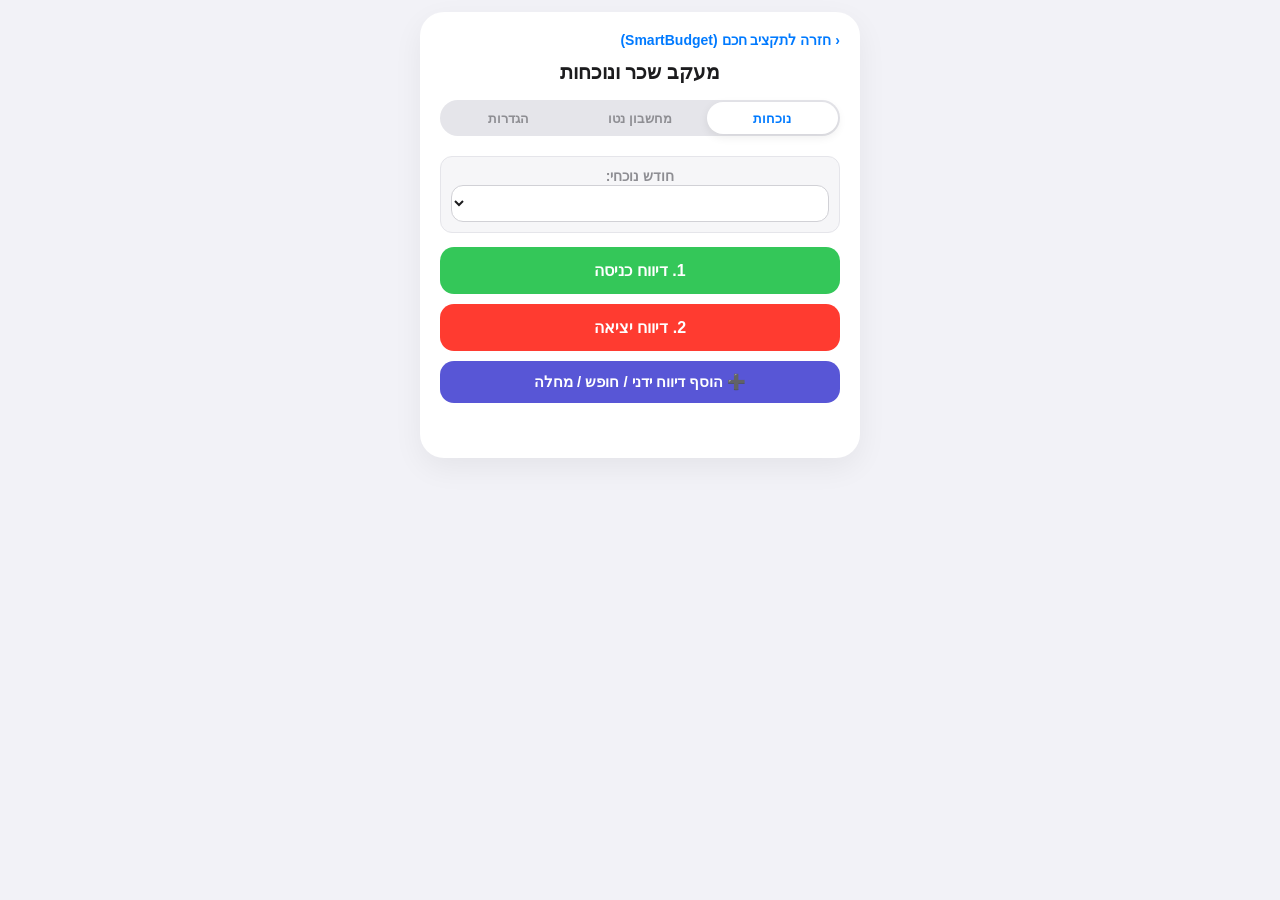
==== work.html @ 44f38001 "Add live work-hours salary sync and work app integration (work.html)" ====
<!DOCTYPE html>
<html lang="he" dir="rtl">
<head>
    <meta charset="UTF-8">
    <meta name="viewport" content="width=device-width, initial-scale=1.0, maximum-scale=1.0, user-scalable=no">
    <meta name="apple-mobile-web-app-capable" content="yes">
    <meta name="apple-mobile-web-app-status-bar-style" content="default">
    <meta name="apple-mobile-web-app-title" content="שעון נוכחות">
    <meta name="theme-color" content="#f2f2f7">
    
    <title>מעקב שכר ונוכחות</title>
    <style>
        :root {
            --ios-bg: #f2f2f7;
            --ios-card: #ffffff;
            --ios-blue: #007aff;
            --ios-green: #34c759;
            --ios-red: #ff3b30;
            --ios-orange: #ff9500;
            --ios-yellow-edit: #ffcc00;
            --ios-gray-text: #8e8e93;
            --ios-border: #e5e5ea;
        }

        body { 
            font-family: -apple-system, BlinkMacSystemFont, "SF Pro Display", "SF Pro Text", "Segoe UI", Roboto, Helvetica, Arial, sans-serif; 
            background-color: var(--ios-bg); 
            padding: 12px; 
            text-align: center; 
            color: #1c1c1e; 
            margin: 0; 
            -webkit-tap-highlight-color: transparent;
            -webkit-font-smoothing: antialiased;
        }

        .card { 
            background: var(--ios-card); 
            border-radius: 24px; 
            padding: 20px; 
            box-shadow: 0 10px 30px rgba(0,0,0,0.06); 
            max-width: 400px; 
            margin: 0 auto; 
        }

        h1 { font-size: 20px; font-weight: 700; color: #1c1c1e; margin-top: 0; margin-bottom: 16px;}
        
        .tabs { 
            display: flex; background: #e5e5ea; border-radius: 28px; padding: 2px;
            margin-bottom: 20px; position: relative; height: 36px; box-sizing: border-box;
        }

        .tab-slider {
            position: absolute; top: 2px; bottom: 2px; right: 2px; width: calc(33.333% - 2.66px);
            background: #ffffff; border-radius: 24px; box-shadow: 0 3px 10px rgba(0, 0, 0, 0.08);
            transition: transform 0.3s cubic-bezier(0.25, 1, 0.5, 1); z-index: 1;
        }

        .tabs.slide-0 .tab-slider { transform: translateX(0); }
        .tabs.slide-1 .tab-slider { transform: translateX(-100%); }
        .tabs.slide-2 .tab-slider { transform: translateX(-200%); }

        .tab-btn { 
            flex: 1; height: 100%; display: flex; align-items: center; justify-content: center;
            font-size: 13px; font-weight: 600; border: none; background: transparent; 
            color: var(--ios-gray-text); cursor: pointer; border-radius: 24px;
            transition: color 0.25s ease; z-index: 2; padding: 0;
        }
        .tab-btn.active { color: var(--ios-blue); font-weight: 700; }
        .tab-content { display: none; }
        .tab-content.active { display: block; }

        input, select { 
            padding: 12px; width: 100%; box-sizing: border-box; border-radius: 12px; 
            border: 1px solid #d1d1d6; font-size: 16px; margin-bottom: 12px; text-align: center; 
            background: #fafafa; color: #1c1c1e; outline: none; transition: border-color 0.2s;
        }
        input:focus, select:focus { border-color: var(--ios-blue); background: #fff; }

        button { 
            width: 100%; padding: 14px; border: none; border-radius: 14px; font-size: 16px; 
            font-weight: 600; margin-bottom: 10px; cursor: pointer; color: white; box-sizing: border-box;
            transition: opacity 0.2s, transform 0.1s;
        }
        button:active { transform: scale(0.98); opacity: 0.9; }
        
        .btn-in { background-color: var(--ios-green); }
        .btn-out { background-color: var(--ios-red); }
        .btn-cancel { background-color: var(--ios-orange); font-size: 14px; padding: 10px; margin-top: 2px; margin-bottom: 12px; display: none; }
        .btn-manual-toggle { background-color: #5856d6; font-size: 15px; padding: 12px; margin-bottom: 12px; }
        .btn-manual { background-color: var(--ios-blue); font-size: 16px; padding: 12px; margin-bottom: 0; }
        .btn-save { background-color: var(--ios-green); margin-top: 5px; margin-bottom: 15px;}
        .btn-pdf-short { background-color: #5856d6; margin-bottom: 8px; font-size: 14px; }
        .btn-pdf-detailed { background-color: var(--ios-blue); margin-bottom: 0; font-size: 14px; }
        .btn-cancel-edit { background-color: var(--ios-gray-text); font-size: 14px; padding: 8px; margin-top: 5px; display: none; }
        
        .timer-display { font-size: 28px; font-weight: 700; color: #1c1c1e; margin: 12px 0; display: none; font-variant-numeric: tabular-nums; }
        .timer-start-time { font-size: 13px; font-weight: normal; color: var(--ios-gray-text); margin-top: 4px; display: flex; align-items: center; justify-content: center; gap: 6px;}
        
        .month-selector-container { margin-bottom: 14px; background: #f6f6f8; padding: 10px; border-radius: 12px; border: 1px solid var(--ios-border);}
        .month-selector-container label { font-size: 14px; color: var(--ios-gray-text); }
        .month-selector-container select { margin-bottom: 0; background: #fff; font-weight: 600; padding: 8px;}
        
        .manual-entry { background: #f6f6f8; padding: 14px; border-radius: 14px; margin-bottom: 15px; border: 1px solid var(--ios-border); display: none; }
        .manual-entry h3 { margin-top: 0; font-size: 15px; color: #1c1c1e; margin-bottom: 12px;}
        .time-inputs { display: flex; justify-content: space-between; gap: 8px; }
        
        .log { margin-top: 15px; text-align: right; background: #ffffff; padding: 4px; border-radius: 14px; font-size: 14px; overflow: hidden;}
        
        .shift-container { position: relative; margin-bottom: 8px; background: #ffffff; border-radius: 12px; overflow: hidden; border: 1px solid var(--ios-border);}
        .shift-actions-bg { position: absolute; top: 0; left: 0; bottom: 0; right: 0; display: flex; justify-content: flex-start; z-index: 1; }
        .action-btn { width: 75px; display: flex; flex-direction: column; align-items: center; justify-content: center; color: white; font-size: 12px; font-weight: 600; border: none; cursor: pointer; gap: 4px; padding: 0; margin: 0; height: 100%; border-radius: 0;}
        .action-delete { background-color: var(--ios-red); } 
        .action-edit { background-color: var(--ios-yellow-edit); color: #000; }   
        
        .shift-card { position: relative; background: #fafafc; padding: 10px 14px; display: flex; justify-content: space-between; align-items: center; z-index: 2; transition: transform 0.2s cubic-bezier(0.25, 1, 0.5, 1); border-radius: 12px;}
        .shift-info { flex-grow: 1; line-height: 1.4; }
        .shift-header-row { display: flex; justify-content: space-between; align-items: center; margin-bottom: 2px;}
        .shift-header-right { display: flex; align-items: center; gap: 4px;}
        .shift-pay-tag { font-weight: 700; color: var(--ios-blue); font-size: 13px;}
        .shift-type-badge { display: inline-block; padding: 1px 6px; border-radius: 4px; font-size: 11px; font-weight: 700; }
        .badge-shift { background: #e5e5ea; color: #3a3a3c; }
        .badge-weekend { background: #5856d6; color: white; }
        .badge-vacation { background: var(--ios-green); color: white; }
        .badge-sick { background: var(--ios-orange); color: white; }
        
        .data-row { display: flex; justify-content: space-between; align-items: center; margin-bottom: 12px; background: #f6f6f8; padding: 10px 12px; border-radius: 10px; border: 1px solid var(--ios-border);}
        .data-row label { font-weight: 600; font-size: 13px; width: 60%; text-align: right; color: #3a3a3c;}
        .data-row input { width: 35%; margin-bottom: 0; padding: 8px; font-size: 14px;}
        .calc-summary-box { background: #fff; border: 1px solid var(--ios-border); padding: 14px; border-radius: 14px; text-align: right; margin-top:10px; box-shadow: 0 4px 12px rgba(0,0,0,0.03);}
        
        .custom-warning-icon { display: inline-flex; align-items: center; justify-content: center; margin-left: 6px; vertical-align: middle; }
    </style>
</head>
<body>

<div class="card">
    <div style="display:flex; justify-content:space-between; align-items:center; margin-bottom:12px;">
        <a href="index.html" style="color:var(--ios-blue); text-decoration:none; font-size:14px; font-weight:600; display:inline-flex; align-items:center; gap:4px;">
            <span>‹</span> חזרה לתקציב חכם (SmartBudget)
        </a>
    </div>
    <h1>מעקב שכר ונוכחות</h1>
    
    <div class="tabs slide-0" id="tabsContainer">
        <div class="tab-slider"></div>
        <button class="tab-btn active" onclick="switchTab(0, 'tab-attendance', this)">נוכחות</button>
        <button class="tab-btn" onclick="switchTab(1, 'tab-net', this)">מחשבון נטו</button>
        <button class="tab-btn" onclick="switchTab(2, 'tab-data', this)">הגדרות</button>
    </div>

    <!-- מסך נוכחות -->
    <div id="tab-attendance" class="tab-content active">
        <div class="month-selector-container">
            <label for="monthFilter"><strong>חודש נוכחי:</strong></label><br>
            <select id="monthFilter" onchange="renderLog()"></select>
        </div>

        <button class="btn-in" onclick="clockIn()">1. דיווח כניסה</button>
        <div id="shiftTimer" class="timer-display"></div>
        <button class="btn-out" onclick="clockOut()">2. דיווח יציאה</button>
        <button class="btn-cancel" id="cancelBtn" onclick="cancelActiveShift()">בטל דיווח כניסה פעיל</button>

        <button class="btn-manual-toggle" onclick="toggleManualBox()">➕ הוסף דיווח ידני / חופש / מחלה</button>
        <div class="manual-entry" id="manualEntryBox">
            <h3 id="formTitle">הוספת דיווח</h3>
            <select id="entryType" onchange="toggleTimeInputs()">
                <option value="shift">משמרת עבודה רגילה</option>
                <option value="vacation">יום חופשה (100% תשלום)</option>
                <option value="sick">יום מחלה (זיהוי אוטומטי)</option>
            </select>
            <input type="text" id="manualDate" placeholder="תאריך משמרת" onfocus="(this.type='date')" onblur="(this.value == '' ? this.type='text' : this.type='date')" />
            <div class="time-inputs" id="timeInputsContainer">
                <input type="text" id="manualStart" placeholder="שעת כניסה" onfocus="(this.type='time')" onblur="(this.value == '' ? this.type='text' : this.type='time')" />
                <input type="text" id="manualEnd" placeholder="שעת יציאה" onfocus="(this.type='time')" onblur="(this.value == '' ? this.type='text' : this.type='time')" />
            </div>
            <button class="btn-manual" id="btnManualSave" onclick="addManualShift()">הוסף להיסטוריה</button>
            <button class="btn-cancel-edit" id="btnCancelEdit" onclick="resetEditMode()">ביטול עריכה</button>
        </div>

        <div class="log" id="report"></div>
    </div>

    <!-- מסך מחשבון נטו -->
    <div id="tab-net" class="tab-content">
        <div class="month-selector-container">
            <label for="netMonthFilter"><strong>בחר חודש לחישוב נטו:</strong></label><br>
            <select id="netMonthFilter" onchange="onNetMonthChange()"></select>
        </div>
        
        <div class="data-row" style="background:#fff;">
            <label style="color:#007aff;">בונוס / תמריץ לחודש זה (₪):</label>
            <input type="number" id="netBonusInput" placeholder="0" oninput="renderNetCalculator()" style="background:#eef0f5;" />
        </div>

        <div class="calc-summary-box" id="netResultBox"></div>
    </div>

    <!-- מסך הגדרות ודוחות -->
    <div id="tab-data" class="tab-content">
        <h3 style="margin-top: 0; font-size: 16px; margin-bottom: 14px;">הגדרות ויתרות</h3>
        
        <div class="data-row">
            <label>שכר בסיס שעתי (₪):</label>
            <input type="number" id="settingWage" step="0.1" />
        </div>
        <div class="data-row">
            <label>דמי נסיעות קבועים (₪):</label>
            <input type="number" id="settingTravel" step="1" />
        </div>
        <div class="data-row">
            <label>יתרת ימי חופשה:</label>
            <input type="number" id="settingVacation" step="0.01" />
        </div>
        <div class="data-row">
            <label>יתרת ימי מחלה:</label>
            <input type="number" id="settingSick" step="0.01" />
        </div>
        <div class="data-row">
            <label>יתרת דמי הבראה (ימים):</label>
            <input type="number" id="settingHavraa" step="0.01" />
        </div>
        <div style="font-size:11px; color:var(--ios-gray-text); text-align:right; margin-bottom:12px;">* תאריך תחילת העסקה מוגדר ל-24/11/2024 (לצורך חישוב ותק הבראה). היתרות מתעדכנות אוטומטית בכל סוף חודש.</div>
        
        <button class="btn-save" onclick="saveSettings()">שמור נתונים</button>

        <h3 style="font-size: 15px; margin: 18px 0 10px 0; text-align: right; color: #3a3a3c;">הפקת דוחות:</h3>
        <div class="month-selector-container" style="padding:8px; margin-bottom:10px;">
            <label style="font-size: 13px;">בחר חודש לדוח:</label>
            <select id="reportMonthFilter" style="margin-top:4px; font-size:14px; padding:6px;"></select>
        </div>
        <button class="btn-pdf-short" onclick="generatePDF('short')">📄 הורד דוח מקוצר (למעסיק)</button>
        <button class="btn-pdf-detailed" onclick="generatePDF('detailed')">📊 הורד דוח מפורט</button>

        <h3 style="font-size: 15px; margin: 20px 0 10px 0; text-align: right; color: #3a3a3c;">גיבוי ושחזור נתונים:</h3>
        <button type="button" class="btn-manual" style="background:#007aff; margin-bottom:8px;" onclick="exportAllData()">📤 העתק גיבוי מלא ללוח (Export)</button>
        <button type="button" class="btn-manual" style="background:#5856d6; margin-bottom:12px;" onclick="importAllData()">📥 שחזר מגיבוי (Import)</button>
    </div>
</div>

<script>
    const REGULAR_HOURS = 8.0;
    const START_DATE = new Date('2024-11-24'); // תאריך תחילת העסקה
    const hebrewMonths = ["ינואר", "פברואר", "מרץ", "אפריל", "מאי", "יוני", "יולי", "אוגוסט", "ספטמבר", "אוקטובר", "נובמבר", "דצמבר"];
    let editingId = null;
    let openSwipeId = null;

    const warningSvg = `<svg class="custom-warning-icon" width="22" height="22" viewBox="0 0 24 24" fill="none" xmlns="http://www.w3.org/2000/svg" title="פחות מ-5 שעות"><path d="M12 2C10.5 2 9.5 3 9.5 4.5V12.5C9.5 14 10.5 15 12 15C13.5 15 14.5 14 14.5 12.5V4.5C14.5 3 13.5 2 12 2ZM12 17.5C10.6 17.5 9.5 18.6 9.5 20C9.5 21.4 10.6 22.5 12 22.5C13.4 22.5 14.5 21.4 14.5 20C14.5 18.6 13.4 17.5 12 17.5Z" fill="#d93025"/></svg>`;

    function initializeDefaults() {
        if (!localStorage.getItem('hourlyWage')) {
            localStorage.setItem('hourlyWage', '37.07');
            localStorage.setItem('travelExp', '1000');
            // יתרות מעודכנות לסוף אוגוסט 2026 לפי התלוש
            localStorage.setItem('vacationBalance', '23.57');
            localStorage.setItem('sickBalance', '12.44');
            localStorage.setItem('havraaBalance', '0.50');
        }
        injectSeptember2026Exact();
        processMonthlyAccrualsIfNeeded();
    }

    function injectSeptember2026Exact() {
        let shifts = JSON.parse(localStorage.getItem('shiftsHistory')) || [];
        if (shifts.some(s => s.monthKey === "2026-09")) return; 

        const septData = [
            { d: "01.09.2026", s: "08:11", e: "16:52", exactHours: 8.37 },
            { d: "02.09.2026", s: "10:07", e: "20:35", exactHours: 10.47 },
            { d: "03.09.2026", s: "08:29", e: "19:03", exactHours: 10.55 },
            { d: "04.09.2026", s: "08:00", e: "14:00", exactHours: 6.00 },
            { d: "06.09.2026", s: "08:20", e: "16:59", exactHours: 8.48 },
            { d: "07.09.2026", s: "08:09", e: "16:48", exactHours: 8.30 },
            { d: "08.09.2026", s: "08:09", e: "17:03", exactHours: 8.55 },
            { d: "09.09.2026", s: "08:30", e: "19:19", exactHours: 10.82 },
            { d: "10.09.2026", s: "08:00", e: "18:20", exactHours: 10.33 },
            { d: "11.09.2026", s: "08:04", e: "13:52", exactHours: 5.80 },
            { d: "14.09.2026", s: "08:11", e: "16:47", exactHours: 8.28 },
            { d: "15.09.2026", s: "08:15", e: "16:48", exactHours: 8.30 },
            { d: "16.09.2026", s: "08:14", e: "16:53", exactHours: 8.38 },
            { d: "17.09.2026", s: "10:25", e: "20:51", exactHours: 10.43 },
            { d: "20.09.2026", s: "08:06", e: "13:17", exactHours: 5.18 },
            { d: "22.09.2026", s: "08:16", e: "16:49", exactHours: 8.32 },
            { d: "23.09.2026", s: "08:13", e: "16:51", exactHours: 8.35 },
            { d: "24.09.2026", s: "09:29", e: "20:54", exactHours: 11.42 },
            { d: "25.09.2026", s: "08:09", e: "13:08", exactHours: 4.98 },
            { d: "27.09.2026", s: "08:22", e: "17:27", exactHours: 8.95 },
            { d: "29.09.2026", s: "08:18", e: "17:01", exactHours: 8.52 },
            { d: "30.09.2026", s: "08:11", e: "16:38", exactHours: 8.13 }
        ];

        let wage = parseFloat(localStorage.getItem('hourlyWage') || '37.07');
        let newShifts = septData.map((shift, i) => {
            let parts = shift.d.split('.');
            let start = new Date(`${parts[2]}-${parts[1]}-${parts[0]}T${shift.s}`);
            let end = new Date(`${parts[2]}-${parts[1]}-${parts[0]}T${shift.e}`);
            
            let payData = calculateShiftPay(start, end, shift.exactHours, wage);
            return {
                id: Date.now() + i,
                type: 'shift',
                date: shift.d,
                monthKey: "2026-09",
                start: shift.s,
                end: shift.e,
                hours: shift.exactHours.toFixed(2),
                pay: payData.totalPay.toFixed(2),
                isWeekend: payData.isWeekend
            };
        });

        localStorage.setItem('shiftsHistory', JSON.stringify([...shifts, ...newShifts]));
    }

    function processMonthlyAccrualsIfNeeded() {
        let shifts = JSON.parse(localStorage.getItem('shiftsHistory')) || [];
        let accruedMonths = JSON.parse(localStorage.getItem('accruedMonths')) || {};
        let now = new Date();
        // חודשים שהסתיימו בלבד
        let currentMonthKey = now.getFullYear() + "-" + String(now.getMonth() + 1).padStart(2, '0');

        let monthsMap = {};
        shifts.forEach(s => {
            if (s.monthKey && (!s.type || s.type === 'shift')) {
                if (!monthsMap[s.monthKey]) monthsMap[s.monthKey] = 0;
                monthsMap[s.monthKey] += parseFloat(s.hours);
            }
        });

        Object.keys(monthsMap).forEach(mKey => {
            // רק אם החודש עבר וטרם בוצעה לו צבירה
            if (mKey < currentMonthKey && !accruedMonths[mKey] && mKey >= "2026-09") {
                let hours = monthsMap[mKey];
                let fraction = Math.min(hours / 182, 1.0); // יחסיות משרה לפי 182 שעות
                
                // חופשה - לפי 14 ימים בשנה (1.17 לחודש)
                let newVac = fraction * (14 / 12); 
                // מחלה - 1.5 ימים לחודש לפי חוק
                let newSick = fraction * 1.50; 
                
                // הבראה - לפי ותק מתאריך תחילת העסקה
                let parts = mKey.split('-');
                let mDate = new Date(parts[0], parseInt(parts[1]), 1); 
                let diffYears = (mDate - START_DATE) / (1000 * 60 * 60 * 24 * 365.25);
                
                let havraaDaysPerYear = 5; // שנה ראשונה
                if (diffYears >= 1) havraaDaysPerYear = 6; // שנים 2-3
                if (diffYears >= 3) havraaDaysPerYear = 7; // שנים 4-10
                if (diffYears >= 10) havraaDaysPerYear = 8; // שנים 11-15
                
                let newHavraa = fraction * (havraaDaysPerYear / 12);

                let vacBal = parseFloat(localStorage.getItem('vacationBalance') || '0');
                let sickBal = parseFloat(localStorage.getItem('sickBalance') || '0');
                let havraaBal = parseFloat(localStorage.getItem('havraaBalance') || '0');

                localStorage.setItem('vacationBalance', (vacBal + newVac).toFixed(2));
                localStorage.setItem('sickBalance', (sickBal + newSick).toFixed(2));
                localStorage.setItem('havraaBalance', (havraaBal + newHavraa).toFixed(2));

                accruedMonths[mKey] = true;
                localStorage.setItem('accruedMonths', JSON.stringify(accruedMonths));
            }
        });
    }

    function switchTab(index, tabId, btnElement) {
        document.querySelectorAll('.tab-content').forEach(el => el.classList.remove('active'));
        document.querySelectorAll('.tab-btn').forEach(el => el.classList.remove('active'));
        
        document.getElementById(tabId).classList.add('active');
        btnElement.classList.add('active');
        document.getElementById('tabsContainer').className = 'tabs slide-' + index;

        if (tabId === 'tab-data') {
            loadSettings();
            populateReportMonthSelector();
        }
        if (tabId === 'tab-net') {
            populateNetMonthSelector();
            renderNetCalculator();
        }
    }

    function loadSettings() {
        document.getElementById('settingWage').value = localStorage.getItem('hourlyWage') || '37.07';
        document.getElementById('settingTravel').value = localStorage.getItem('travelExp') || '1000';
        document.getElementById('settingVacation').value = parseFloat(localStorage.getItem('vacationBalance') || '0').toFixed(2);
        document.getElementById('settingSick').value = parseFloat(localStorage.getItem('sickBalance') || '0').toFixed(2);
        document.getElementById('settingHavraa').value = parseFloat(localStorage.getItem('havraaBalance') || '0').toFixed(2);
    }

    function saveSettings() {
        let wage = document.getElementById('settingWage').value;
        if (!wage) { alert("חובה להזין שכר שעתי."); return; }
        localStorage.setItem('hourlyWage', wage);
        localStorage.setItem('travelExp', document.getElementById('settingTravel').value || '0');
        localStorage.setItem('vacationBalance', document.getElementById('settingVacation').value || '0');
        localStorage.setItem('sickBalance', document.getElementById('settingSick').value || '0');
        localStorage.setItem('havraaBalance', document.getElementById('settingHavraa').value || '0');
        alert("הנתונים נשמרו בהצלחה!");
    }

    function calculateShiftPay(startTime, endTime, totalHours, wage) {
        let day = startTime.getDay(); 
        let hour = startTime.getHours();
        let isWeekend = (day === 6) || (day === 5 && hour >= 14);

        let baseMult = isWeekend ? 1.5 : 1.0;
        let ot1Mult = isWeekend ? 1.75 : 1.25;
        let ot2Mult = isWeekend ? 2.0 : 1.5;

        let regHours = Math.min(totalHours, REGULAR_HOURS);
        let ot1Hours = Math.max(0, Math.min(totalHours - REGULAR_HOURS, 2));
        let ot2Hours = Math.max(0, totalHours - (REGULAR_HOURS + 2));

        let totalPay = (regHours * wage * baseMult) + (ot1Hours * wage * ot1Mult) + (ot2Hours * wage * ot2Mult);
        return { totalPay, regHours, ot1Hours, ot2Hours, isWeekend };
    }

    setInterval(updateTimer, 1000);
    function updateTimer() {
        let startIso = localStorage.getItem('shiftStart');
        let timerDiv = document.getElementById('shiftTimer');
        if (!startIso) { timerDiv.style.display = 'none'; return; }
        timerDiv.style.display = 'block';
        let startTime = new Date(startIso);
        let diffMs = Math.max(0, new Date() - startTime);
        let hrs = Math.floor(diffMs / 3600000);
        let mins = Math.floor((diffMs % 3600000) / 60000);
        let secs = Math.floor((diffMs % 60000) / 1000);
        
        timerDiv.innerHTML = `${String(hrs).padStart(2, '0')}:${String(mins).padStart(2, '0')}:${String(secs).padStart(2, '0')}
            <div class="timer-start-time">
                שעת כניסה: ${startTime.toLocaleTimeString('he-IL', {hour: '2-digit', minute:'2-digit'})}
                <span onclick="editActiveStartTime()" style="cursor:pointer; opacity:0.7; font-size: 15px;">✏️</span>
            </div>`;
    }

    function editActiveStartTime() {
        let startIso = localStorage.getItem('shiftStart');
        if (!startIso) return;
        let startDate = new Date(startIso);
        let newTime = prompt("הקלד את שעת הכניסה האמיתית (למשל 08:30):", startDate.toLocaleTimeString('he-IL', {hour: '2-digit', minute:'2-digit'}));
        if (newTime && /^([0-1]?[0-9]|2[0-3]):[0-5][0-9]$/.test(newTime)) {
            let parts = newTime.split(':');
            startDate.setHours(parseInt(parts[0]), parseInt(parts[1]), 0, 0);
            if (startDate > new Date()) return alert("שעת הכניסה לא יכולה להיות עתידית.");
            localStorage.setItem('shiftStart', startDate.toISOString());
            updateTimer();
        }
    }

    function updateActiveState() {
        document.getElementById('cancelBtn').style.display = localStorage.getItem('shiftStart') ? 'block' : 'none';
        updateTimer();
    }

    function clockIn() {
        let wage = localStorage.getItem('hourlyWage');
        if (!wage) { alert("אנא הזן שכר שעתי."); return; }
        if (localStorage.getItem('shiftStart')) { alert("כבר דיווחת כניסה!"); return; }
        localStorage.setItem('shiftStart', new Date().toISOString());
        updateActiveState();
    }

    function clockOut() {
        let startIso = localStorage.getItem('shiftStart');
        if (!startIso) return alert("לא נמצאה שעת כניסה.");
        let wage = parseFloat(localStorage.getItem('hourlyWage'));
        let startTime = new Date(startIso);
        let endTime = new Date();
        let totalHours = (endTime - startTime) / 3600000;
        
        if (totalHours > 24) {
            alert("עברו יותר מ-24 שעות!");
            localStorage.removeItem('shiftStart');
            return updateActiveState();
        }
        
        let payData = calculateShiftPay(startTime, endTime, totalHours, wage);
        saveShiftLog('shift', startTime, endTime, totalHours, payData.totalPay, 0, payData.isWeekend);
        localStorage.removeItem('shiftStart');
        updateActiveState();
    }

    function cancelActiveShift() {
        if(confirm("למחוק את דיווח הכניסה הפעיל?")) {
            localStorage.removeItem('shiftStart');
            updateActiveState();
        }
    }

    function toggleManualBox() {
        let box = document.getElementById('manualEntryBox');
        box.style.display = (box.style.display === 'block') ? 'none' : 'block';
        if(box.style.display === 'block') box.scrollIntoView({ behavior: 'smooth' });
    }

    function toggleTimeInputs() {
        let type = document.getElementById('entryType').value;
        document.getElementById('timeInputsContainer').style.display = (type === 'shift') ? 'flex' : 'none';
    }

    function editShift(id) {
        closeAllSwipes();
        let shifts = JSON.parse(localStorage.getItem('shiftsHistory')) || [];
        let shift = shifts.find(s => s.id === id);
        if (!shift) return;

        document.getElementById('entryType').value = shift.type || 'shift';
        toggleTimeInputs();
        
        let mDate = document.getElementById('manualDate');
        let mStart = document.getElementById('manualStart');
        let mEnd = document.getElementById('manualEnd');

        let dateParts = shift.date.split('.');
        if (dateParts.length === 3) {
            mDate.type = 'date';
            mDate.value = `${dateParts[2]}-${dateParts[1]}-${dateParts[0]}`;
        }
        
        if (!shift.type || shift.type === 'shift') {
            mStart.type = 'time'; mStart.value = shift.start;
            mEnd.type = 'time'; mEnd.value = shift.end;
        }

        editingId = id;
        document.getElementById('manualEntryBox').style.display = 'block';
        document.getElementById('formTitle').innerText = "עריכת דיווח קיים";
        let btn = document.getElementById('btnManualSave');
        btn.innerText = "שמור שינויים";
        btn.style.backgroundColor = "#ff9500";
        document.getElementById('btnCancelEdit').style.display = 'block';
        document.getElementById('manualEntryBox').scrollIntoView({ behavior: 'smooth' });
    }

    function resetEditMode() {
        editingId = null;
        document.getElementById('manualEntryBox').style.display = 'none';
        document.getElementById('formTitle').innerText = "הוספת דיווח";
        let btn = document.getElementById('btnManualSave');
        btn.innerText = "הוסף להיסטוריה";
        btn.style.backgroundColor = "#007aff";
        document.getElementById('btnCancelEdit').style.display = 'none';
        
        document.getElementById('manualDate').value = "";
        document.getElementById('manualStart').value = "";
        document.getElementById('manualEnd').value = "";
    }

    function addManualShift() {
        let type = document.getElementById('entryType').value;
        let mDate = document.getElementById('manualDate').value;
        let wage = parseFloat(localStorage.getItem('hourlyWage'));
        if (!wage || !mDate) return alert("חסרים פרטים.");

        let startTime, endTime, totalHours, totalPay, sickDayNum = 0, isWeekend = false;

        if (type === 'shift') {
            let mStart = document.getElementById('manualStart').value;
            let mEnd = document.getElementById('manualEnd').value;
            if (!mStart || !mEnd) return alert("חסרות שעות.");
            startTime = new Date(`${mDate}T${mStart}`);
            endTime = new Date(`${mDate}T${mEnd}`);
            if (endTime < startTime) endTime.setDate(endTime.getDate() + 1);
            totalHours = (endTime - startTime) / 3600000;
            let payData = calculateShiftPay(startTime, endTime, totalHours, wage);
            totalPay = payData.totalPay;
            isWeekend = payData.isWeekend;
        } else {
            startTime = new Date(`${mDate}T08:00`);
            endTime = new Date(`${mDate}T16:36`);
            totalHours = REGULAR_HOURS;
            if (type === 'vacation') {
                totalPay = totalHours * wage;
                let bal = parseFloat(localStorage.getItem('vacationBalance') || '0');
                localStorage.setItem('vacationBalance', (bal - 1).toFixed(2));
            } else if (type === 'sick') {
                sickDayNum = 1; 
                totalPay = totalHours * wage; 
                let bal = parseFloat(localStorage.getItem('sickBalance') || '0');
                localStorage.setItem('sickBalance', (bal - 1).toFixed(2));
            }
        }

        if (editingId) {
            let shifts = JSON.parse(localStorage.getItem('shiftsHistory')) || [];
            let oldS = shifts.find(s => s.id === editingId);
            // החזרת ימי חופש/מחלה אם שונה
            if(oldS && oldS.type === 'vacation') {
                 let bal = parseFloat(localStorage.getItem('vacationBalance') || '0');
                 localStorage.setItem('vacationBalance', (bal + 1).toFixed(2));
            }
            if(oldS && oldS.type === 'sick') {
                 let bal = parseFloat(localStorage.getItem('sickBalance') || '0');
                 localStorage.setItem('sickBalance', (bal + 1).toFixed(2));
            }
            shifts = shifts.filter(s => s.id !== editingId);
            localStorage.setItem('shiftsHistory', JSON.stringify(shifts));
        }

        saveShiftLog(type, startTime, endTime, totalHours, totalPay, sickDayNum, isWeekend);
        if (editingId) resetEditMode();
        document.getElementById('manualEntryBox').style.display = 'none';
    }

    function saveShiftLog(type, start, end, hours, pay, sickDayNum = 0, isWeekend = false) {
        let shifts = JSON.parse(localStorage.getItem('shiftsHistory')) || [];
        shifts.push({
            id: Date.now(), type, sickDayNum,
            date: start.toLocaleDateString('he-IL'),
            monthKey: start.getFullYear() + "-" + String(start.getMonth() + 1).padStart(2, '0'),
            start: start.toLocaleTimeString('he-IL', {hour: '2-digit', minute:'2-digit'}),
            end: end.toLocaleTimeString('he-IL', {hour: '2-digit', minute:'2-digit'}),
            hours: hours.toFixed(2),
            pay: pay.toFixed(2),
            isWeekend: isWeekend
        });
        
        shifts.sort((a, b) => new Date(a.date.split('.').reverse().join('-') + 'T' + a.start) - new Date(b.date.split('.').reverse().join('-') + 'T' + b.start));
        localStorage.setItem('shiftsHistory', JSON.stringify(shifts));
        populateMonthSelector(); 
        renderLog();
    }

    function deleteShift(id) {
        closeAllSwipes();
        if(confirm("למחוק דיווח זה? (אם זה חופש/מחלה, היום יוחזר ליתרה)")) {
            let shifts = JSON.parse(localStorage.getItem('shiftsHistory')) || [];
            let shiftToDelete = shifts.find(s => s.id === id);
            
            if(shiftToDelete && shiftToDelete.type === 'vacation') {
                 let bal = parseFloat(localStorage.getItem('vacationBalance') || '0');
                 localStorage.setItem('vacationBalance', (bal + 1).toFixed(2));
            }
            if(shiftToDelete && shiftToDelete.type === 'sick') {
                 let bal = parseFloat(localStorage.getItem('sickBalance') || '0');
                 localStorage.setItem('sickBalance', (bal + 1).toFixed(2));
            }

            localStorage.setItem('shiftsHistory', JSON.stringify(shifts.filter(s => s.id !== id)));
            populateMonthSelector(); renderLog();
        }
    }

    function getOptionsHTML(shifts, currentSelected) {
        let html = "";
        let monthsSet = new Set();
        shifts.forEach(s => { if(s.monthKey) monthsSet.add(s.monthKey); });
        let now = new Date();
        let currentMonthKey = now.getFullYear() + "-" + String(now.getMonth() + 1).padStart(2, '0');
        monthsSet.add(currentMonthKey);

        Array.from(monthsSet).sort().reverse().forEach(mKey => {
            let parts = mKey.split("-");
            let selectedStr = (mKey === currentSelected) ? "selected" : "";
            html += `<option value="${mKey}" ${selectedStr}>${hebrewMonths[parseInt(parts[1]) - 1]} ${parts[0]}</option>`;
        });
        return html;
    }

    function populateMonthSelector() {
        let shifts = JSON.parse(localStorage.getItem('shiftsHistory')) || [];
        let select = document.getElementById('monthFilter');
        let currentSelected = select.value || (new Date().getFullYear() + "-" + String(new Date().getMonth() + 1).padStart(2, '0'));
        select.innerHTML = getOptionsHTML(shifts, currentSelected);
    }

    function populateNetMonthSelector() {
        let shifts = JSON.parse(localStorage.getItem('shiftsHistory')) || [];
        let select = document.getElementById('netMonthFilter');
        let currentSelected = select.value || document.getElementById('monthFilter').value;
        select.innerHTML = getOptionsHTML(shifts, currentSelected);
        let savedBonus = localStorage.getItem('bonus_' + currentSelected) || '';
        document.getElementById('netBonusInput').value = savedBonus;
    }

    function onNetMonthChange() {
        let monthKey = document.getElementById('netMonthFilter').value;
        let savedBonus = localStorage.getItem('bonus_' + monthKey) || '';
        document.getElementById('netBonusInput').value = savedBonus;
        renderNetCalculator();
    }
    
    function populateReportMonthSelector() {
        let shifts = JSON.parse(localStorage.getItem('shiftsHistory')) || [];
        let select = document.getElementById('reportMonthFilter');
        let currentSelected = select.value || document.getElementById('monthFilter').value;
        select.innerHTML = getOptionsHTML(shifts, currentSelected);
    }

    const scriptPostUrl = 'https://script.google.com/macros/s/AKfycbz_oBoiUpQ9C_yFsBafkSKjodk1qmuh1sFxnsqFnQ3XHITsWlSOOlLHqgeKqLXlvAgQ/exec';
    let syncSalaryTimer = null;
    function syncSalaryToCloud(monthKey, net) {
        clearTimeout(syncSalaryTimer);
        syncSalaryTimer = setTimeout(async () => {
            try {
                const res = await fetch(scriptPostUrl);
                const cfg = await res.json();
                const cats = JSON.parse(cfg.categories || '{}');
                if (!cats.__liveSalaries) cats.__liveSalaries = {};
                cats.__liveSalaries[monthKey] = Math.round(net);
                const payload = {
                    action: 'save_config',
                    aliases: cfg.aliases,
                    categories: JSON.stringify(cats)
                };
                fetch(scriptPostUrl, {
                    method: 'POST',
                    mode: 'no-cors',
                    headers: { 'Content-Type': 'text/plain;charset=utf-8' },
                    body: JSON.stringify(payload)
                });
            } catch(e) {}
        }, 1200);
    }

    function exportAllData() {
        const data = {
            shiftsHistory: JSON.parse(localStorage.getItem('shiftsHistory') || '[]'),
            hourlyWage: localStorage.getItem('hourlyWage'),
            travelExp: localStorage.getItem('travelExp'),
            vacationBalance: localStorage.getItem('vacationBalance'),
            sickBalance: localStorage.getItem('sickBalance'),
            havraaBalance: localStorage.getItem('havraaBalance'),
            bonuses: {}
        };
        for (let i = 0; i < localStorage.length; i++) {
            let k = localStorage.key(i);
            if (k && k.startsWith('bonus_')) data.bonuses[k] = localStorage.getItem(k);
        }
        const json = JSON.stringify(data);
        if (navigator.clipboard && navigator.clipboard.writeText) {
            navigator.clipboard.writeText(json).then(() => {
                alert("כל הנתונים (משמרות, בונוסים והגדרות) הועתקו ללוח בהצלחה!");
            }).catch(() => {
                prompt("העתק את הטקסט הבא:", json);
            });
        } else {
            prompt("העתק את הטקסט הבא:", json);
        }
    }

    function importAllData() {
        const raw = prompt("הדבק כאן את נתוני הגיבוי (JSON):");
        if (!raw) return;
        try {
            const data = JSON.parse(raw);
            if (data.shiftsHistory) localStorage.setItem('shiftsHistory', JSON.stringify(data.shiftsHistory));
            if (data.hourlyWage) localStorage.setItem('hourlyWage', data.hourlyWage);
            if (data.travelExp) localStorage.setItem('travelExp', data.travelExp);
            if (data.vacationBalance) localStorage.setItem('vacationBalance', data.vacationBalance);
            if (data.sickBalance) localStorage.setItem('sickBalance', data.sickBalance);
            if (data.havraaBalance) localStorage.setItem('havraaBalance', data.havraaBalance);
            if (data.bonuses) {
                Object.keys(data.bonuses).forEach(k => localStorage.setItem(k, data.bonuses[k]));
            }
            alert("הנתונים שוחזרו בהצלחה!");
            location.reload();
        } catch(e) {
            alert("שגיאה בייבוא הנתונים: פורמט לא תקין");
        }
    }

    function renderLog() {
        let shifts = JSON.parse(localStorage.getItem('shiftsHistory')) || [];
        let reportDiv = document.getElementById('report');
        let selectedMonth = document.getElementById('monthFilter').value;
        
        reportDiv.innerHTML = "<h3 style='font-size: 15px; text-align: right; margin-bottom: 10px; color: #3a3a3c;'>פירוט החודש:</h3>";
        let totalPay = 0, totalHours = 0, shiftsFound = false;

        shifts.slice().reverse().forEach(shift => {
            if (shift.monthKey === selectedMonth) {
                shiftsFound = true;
                let isShort = (parseFloat(shift.hours) <= 5 && (!shift.type || shift.type === 'shift'));
                let iconHtml = isShort ? warningSvg : '';
                
                let badge = '<span class="shift-type-badge badge-shift">משמרת</span>';
                if (shift.isWeekend) badge = '<span class="shift-type-badge badge-weekend">שבת/חג</span>';
                if (shift.type === 'vacation') badge = '<span class="shift-type-badge badge-vacation">חופשה</span>';
                if (shift.type === 'sick') badge = `<span class="shift-type-badge badge-sick">מחלה</span>`;
                
                let timeString = (shift.type && shift.type !== 'shift') ? "יום מלא" : `${shift.start} - ${shift.end}`;
                
                reportDiv.innerHTML += `
                    <div class="shift-container" id="shift-container-${shift.id}">
                        <div class="shift-actions-bg">
                            <button class="action-btn action-delete" onclick="deleteShift(${shift.id})">
                                <svg width="20" height="20" viewBox="0 0 24 24" fill="none" stroke="currentColor" stroke-width="2"><polyline points="3 6 5 6 21 6"></polyline><path d="M19 6v14a2 2 0 0 1-2 2H7a2 2 0 0 1-2-2V6m3 0V4a2 2 0 0 1 2-2h4a2 2 0 0 1 2 2v2"></path></svg>
                                מחיקה
                            </button>
                            <button class="action-btn action-edit" onclick="editShift(${shift.id})">
                                <svg width="20" height="20" viewBox="0 0 24 24" fill="none" stroke="currentColor" stroke-width="2"><path d="M12 20h9M16.5 3.5a2.121 2.121 0 0 1 3 3L7 19l-4 1 1-4L16.5 3.5z"></path></svg>
                                עריכה
                            </button>
                        </div>
                        <div class="shift-card" ontouchstart="handleTouchStart(event, ${shift.id})" ontouchmove="handleTouchMove(event, ${shift.id})" ontouchend="handleTouchEnd(event, ${shift.id})">
                            <div class="shift-info">
                                <div class="shift-header-row">
                                    <div class="shift-header-right">
                                        ${iconHtml}${badge}
                                        <span style="font-size: 13px; color: #3a3a3c;"><strong>תאריך:</strong> ${shift.date}</span>
                                    </div>
                                    <span class="shift-pay-tag">₪${shift.pay}</span>
                                </div>
                                <div style="font-size: 13px; color: #636366; margin-top: 2px;"><strong>שעות:</strong> ${timeString} (${shift.hours} שעות)</div>
                            </div>
                        </div>
                    </div>
                `;
                totalPay += parseFloat(shift.pay);
                if (!shift.type || shift.type === 'shift') totalHours += parseFloat(shift.hours);
            }
        });

        if (!shiftsFound) reportDiv.innerHTML += "<p style='color: #8e8e93; font-size: 14px;'>אין דיווחים לחודש זה.</p>";

        reportDiv.innerHTML = `
            <div style="background: #f6f6f8; padding: 12px; border-radius: 12px; margin-bottom: 12px; border: 1px solid var(--ios-border);">
                <h2 style="color:var(--ios-blue); font-size: 18px; margin: 0 0 4px 0;">סה"כ שכר: ₪${totalPay.toFixed(2)}</h2>
                <h4 style="color:#636366; font-size: 13px; margin: 0; font-weight: normal;">שעות עבודה בפועל: ${totalHours.toFixed(2)}</h4>
            </div>
            ` + reportDiv.innerHTML;
    }

    function renderNetCalculator() {
        let monthKey = document.getElementById('netMonthFilter').value;
        let shifts = JSON.parse(localStorage.getItem('shiftsHistory')) || [];
        let travel = parseFloat(localStorage.getItem('travelExp') || '1000');
        let bonusVal = document.getElementById('netBonusInput').value;
        let bonus = parseFloat(bonusVal || '0');
        let wage = parseFloat(localStorage.getItem('hourlyWage') || '37.07');
        
        if (monthKey) {
            if (bonusVal) localStorage.setItem('bonus_' + monthKey, bonusVal);
            else localStorage.removeItem('bonus_' + monthKey);
        }

        let monthShifts = shifts.filter(s => s.monthKey === monthKey);
        
        let pensionableBasePay = 0; 
        let totalGrossPay = 0;
        let uniqueWorkDays = new Set();

        monthShifts.forEach(s => {
            let shiftPay = parseFloat(s.pay || 0);
            totalGrossPay += shiftPay;
            
            if (s.type === 'shift' || !s.type) {
                uniqueWorkDays.add(s.date); // ספירת ימי עבודה ייחודיים לסיבוס
                let hrs = parseFloat(s.hours);
                let regHrs = Math.min(hrs, REGULAR_HOURS);
                pensionableBasePay += (regHrs * wage);
            } else if (s.type === 'vacation' || s.type === 'sick') {
                pensionableBasePay += shiftPay;
            }
        });
        
        let daysCount = uniqueWorkDays.size;
        let cibusZkifa = daysCount * 40; // 40 ש"ח לכל יום
        let cibusNikuy = daysCount * 12; // 12 ש"ח לכל יום יורד מהנטו
        let fixedZkifot = 20.00 + 42.31; // רט"ן ובריאות
        let totalZkifot = cibusZkifa + fixedZkifot;

        let physicalGross = totalGrossPay + travel + bonus; 
        let taxGross = physicalGross + totalZkifot; // הברוטו שממנו מחשבים את המס
        
        // תיקון פנסיה: משכר הבסיס והבונוס יחד
        let pension = (pensionableBasePay + bonus) * 0.07; 
        
        // ביטוח לאומי ומס בריאות מחושבים על הברוטו למס
        let bleumi = (taxGross <= 7522) ? (taxGross * 0.035) : (7522 * 0.035) + ((taxGross - 7522) * 0.12);
        
        // מס הכנסה מחושב על הברוטו למס
        let tax = 0;
        if (taxGross > 0) tax += Math.min(taxGross, 7010) * 0.10;
        if (taxGross > 7010) tax += Math.min(taxGross - 7010, 10060 - 7010) * 0.14;
        if (taxGross > 10060) tax += Math.min(taxGross - 10060, 16150 - 10060) * 0.20;
        if (taxGross > 16150) tax += Math.min(taxGross - 16150, 22440 - 16150) * 0.31;
        
        // קיזוזים ממס הכנסה
        let creditPointsVal = 2.25 * 242; // 544.5
        let residentDiscount = Math.min(taxGross, 12220) * 0.07; 
        let pensionCredit = pension * 0.35; 
        
        tax = tax - creditPointsVal - residentDiscount - pensionCredit;
        if (tax < 0) tax = 0;
        
        // הנטו הסופי: ברוטו פיזי (בלי הזקיפות) פחות ניכויי החובה ופחות הניכוי הפיזי של סיבוס
        let net = physicalGross - pension - bleumi - tax - cibusNikuy;
        
        if (monthKey) {
            localStorage.setItem('salary_net_' + monthKey, net.toFixed(2));
            syncSalaryToCloud(monthKey, net);
        }
        
        let box = document.getElementById('netResultBox');
        if (monthShifts.length === 0 && bonus === 0) {
            box.innerHTML = `<p style="text-align:center; color:var(--ios-gray-text);">בחר חודש עם דיווחים.</p>`;
            return;
        }
        
        box.innerHTML = `
            <div style="display:flex; justify-content:space-between; margin-bottom:8px;">
                <span>שכר משעות עבודה:</span> <strong>₪${totalGrossPay.toFixed(2)}</strong>
            </div>
            <div style="display:flex; justify-content:space-between; margin-bottom:8px;">
                <span>נסיעות קבוע:</span> <strong>₪${travel.toFixed(2)}</strong>
            </div>
            <div style="display:flex; justify-content:space-between; margin-bottom:8px;">
                <span>בונוס / תמריץ:</span> <strong>₪${bonus.toFixed(2)}</strong>
            </div>
            <div style="display:flex; justify-content:space-between; margin-bottom:4px; font-size:13px; color:#5856d6;">
                <span>זקיפות שכר (סיבוס ${daysCount} ימ', רט"ן, בריאות):</span> <span>+₪${totalZkifot.toFixed(2)}</span>
            </div>
            <hr style="border:0; border-top:1px solid var(--ios-border); margin:12px 0;">
            <div style="display:flex; justify-content:space-between; margin-bottom:8px; font-weight:bold; color:var(--ios-blue);">
                <span>ברוטו מחושב למס:</span> <span>₪${taxGross.toFixed(2)}</span>
            </div>
            <div style="display:flex; justify-content:space-between; margin-bottom:4px; font-size:13px; color:var(--ios-gray-text);">
                <span>ניכוי פנסיה (7% מבסיס + בונוס):</span> <span style="color:var(--ios-red);">-₪${pension.toFixed(2)}</span>
            </div>
            <div style="display:flex; justify-content:space-between; margin-bottom:4px; font-size:13px; color:var(--ios-gray-text);">
                <span>ב.לאומי ובריאות:</span> <span style="color:var(--ios-red);">-₪${bleumi.toFixed(2)}</span>
            </div>
            <div style="display:flex; justify-content:space-between; margin-bottom:4px; font-size:13px; color:var(--ios-gray-text);">
                <span>מס הכנסה (משוער):</span> <span style="color:var(--ios-red);">-₪${tax.toFixed(2)}</span>
            </div>
            <div style="display:flex; justify-content:space-between; margin-bottom:12px; font-size:13px; color:var(--ios-gray-text);">
                <span>ניכוי סיבוס (${daysCount} ימים X 12₪):</span> <span style="color:var(--ios-red);">-₪${cibusNikuy.toFixed(2)}</span>
            </div>
            <div style="background:var(--ios-green); color:white; padding:15px; border-radius:12px; text-align:center;">
                <h2 style="margin:0; font-size:24px;">נטו לתשלום: ₪${net.toFixed(2)}</h2>
            </div>
    }

    function generatePDF(type) {
        let selectedMonthKey = document.getElementById('reportMonthFilter').value;
        let parts = selectedMonthKey.split("-");
        let monthName = hebrewMonths[parseInt(parts[1]) - 1];
        let year = parts[0];

        let shifts = JSON.parse(localStorage.getItem('shiftsHistory')) || [];
        let monthShifts = shifts.filter(s => s.monthKey === selectedMonthKey);

        if (monthShifts.length === 0) return alert("אין דיווחים לחודש הנבחר.");

        let totalPay = 0, totalHours = 0, totalDays = 0, totalOt125 = 0, totalOt150 = 0, weekendHours = 0;

        monthShifts.forEach(s => {
            totalPay += parseFloat(s.pay);
            if (!s.type || s.type === 'shift') {
                totalHours += parseFloat(s.hours);
                totalDays++;
                let hrs = parseFloat(s.hours);
                if (s.isWeekend) {
                    weekendHours += hrs;
                } else {
                    totalOt125 += Math.max(0, Math.min(hrs - REGULAR_HOURS, 2));
                    totalOt150 += Math.max(0, hrs - (REGULAR_HOURS + 2));
                }
            } else { totalDays++; }
        });

        let printWindow = window.open('', '_blank');
        let htmlContent = `
            <!DOCTYPE html>
            <html lang="he" dir="rtl">
            <head>
                <meta charset="UTF-8">
                <title>דוח נוכחות - ${monthName} ${year}</title>
                <style>
                    body { font-family: Arial, sans-serif; padding: 20px; direction: rtl; text-align: right; }
                    h2, h3 { color: #007aff; }
                    table { width: 100%; border-collapse: collapse; margin-top: 15px; font-size: 13px; }
                    th, td { border: 1px solid #ccc; padding: 8px; text-align: center; }
                    th { background-color: #f2f2f7; }
                    .summary-box { background: #f9f9fb; border: 1px solid #e5e5ea; padding: 12px; border-radius: 8px; }
                </style>
            </head>
            <body>
                <h2>דוח נוכחות - ${type === 'short' ? 'מקוצר' : 'מפורט'} | ${monthName} ${year}</h2>
                <div class="summary-box">
                    <p>ימי עבודה: ${totalDays} | סה"כ שעות בפועל: ${totalHours.toFixed(2)}</p>
                    ${type === 'detailed' ? `<p>שעות 125%: ${totalOt125.toFixed(2)} | שעות 150%: ${totalOt150.toFixed(2)} \vert{} שעות שבת/חג: ${weekendHours.toFixed(2)}</p>` : ''}
                    <h3 style="color: #34c759;">שכר משוער (לפני נסיעות ובונוס): ₪${totalPay.toFixed(2)}</h3>
                </div>
        `;

        if (type === 'detailed') {
            htmlContent += `
                <table><thead><tr><th>תאריך</th><th>סוג</th><th>שעות</th><th>סה"כ</th><th>רגילות</th><th>125%</th><th>150%</th><th>שכר יומי</th></tr></thead><tbody>
            `;
            monthShifts.forEach(s => {
                let isShift = (!s.type || s.type === 'shift');
                let typeLbl = s.isWeekend ? "שבת/חג" : (isShift ? "משמרת" : (s.type==='vacation'?"חופשה":"מחלה"));
                let time = isShift ? `${s.start} - ${s.end}` : "יום מלא";
                let hrs = isShift ? parseFloat(s.hours) : REGULAR_HOURS;
                let reg = Math.min(hrs, REGULAR_HOURS).toFixed(2);
                let ot125 = isShift && !s.isWeekend ? Math.max(0, Math.min(hrs - REGULAR_HOURS, 2)).toFixed(2) : "0.00";
                let ot150 = isShift && !s.isWeekend ? Math.max(0, hrs - (REGULAR_HOURS + 2)).toFixed(2) : "0.00";
                
                if(s.isWeekend) { reg="0.00"; ot125="0.00"; ot150=hrs.toFixed(2); }

                htmlContent += `<tr><td>${s.date}</td><td>${typeLbl}</td><td>${time}</td><td>${s.hours}</td><td>${reg}</td><td>${ot125}</td><td>${ot150}</td><td>₪${s.pay}</td></tr>`;
            });
            htmlContent += `</tbody></table>`;
        }

        htmlContent += `<script>window.onload=function(){window.print();}<\/script></body></html>`;
        printWindow.document.write(htmlContent);
        printWindow.document.close();
    }

    // ג'סטות Swipe
    let touchStartX = 0; let touchCurrentX = 0;
    function handleTouchStart(e, id) { touchStartX = e.touches[0].clientX; touchCurrentX = touchStartX; }
    function handleTouchMove(e, id) {
        touchCurrentX = e.touches[0].clientX;
        let diff = touchCurrentX - touchStartX;
        let card = document.querySelector(`#shift-container-${id} .shift-card`);
        if (openSwipeId !== id && diff < 0 && diff > -160) card.style.transform = `translateX(${diff}px)`;
    }
    function handleTouchEnd(e, id) {
        let card = document.querySelector(`#shift-container-${id} .shift-card`);
        let diff = touchCurrentX - touchStartX;
        if (openSwipeId !== id && diff < -60) { closeAllSwipes(); card.style.transform = `translateX(-150px)`; openSwipeId = id; } 
        else { card.style.transform = `translateX(0px)`; if(openSwipeId === id) openSwipeId = null; }
    }
    function closeAllSwipes() { document.querySelectorAll('.shift-card').forEach(c => c.style.transform = `translateX(0px)`); openSwipeId = null; }

    window.onload = function() {
        initializeDefaults();
        updateActiveState();
        populateMonthSelector();
        renderLog();
    }
</script>

</body>
</html>
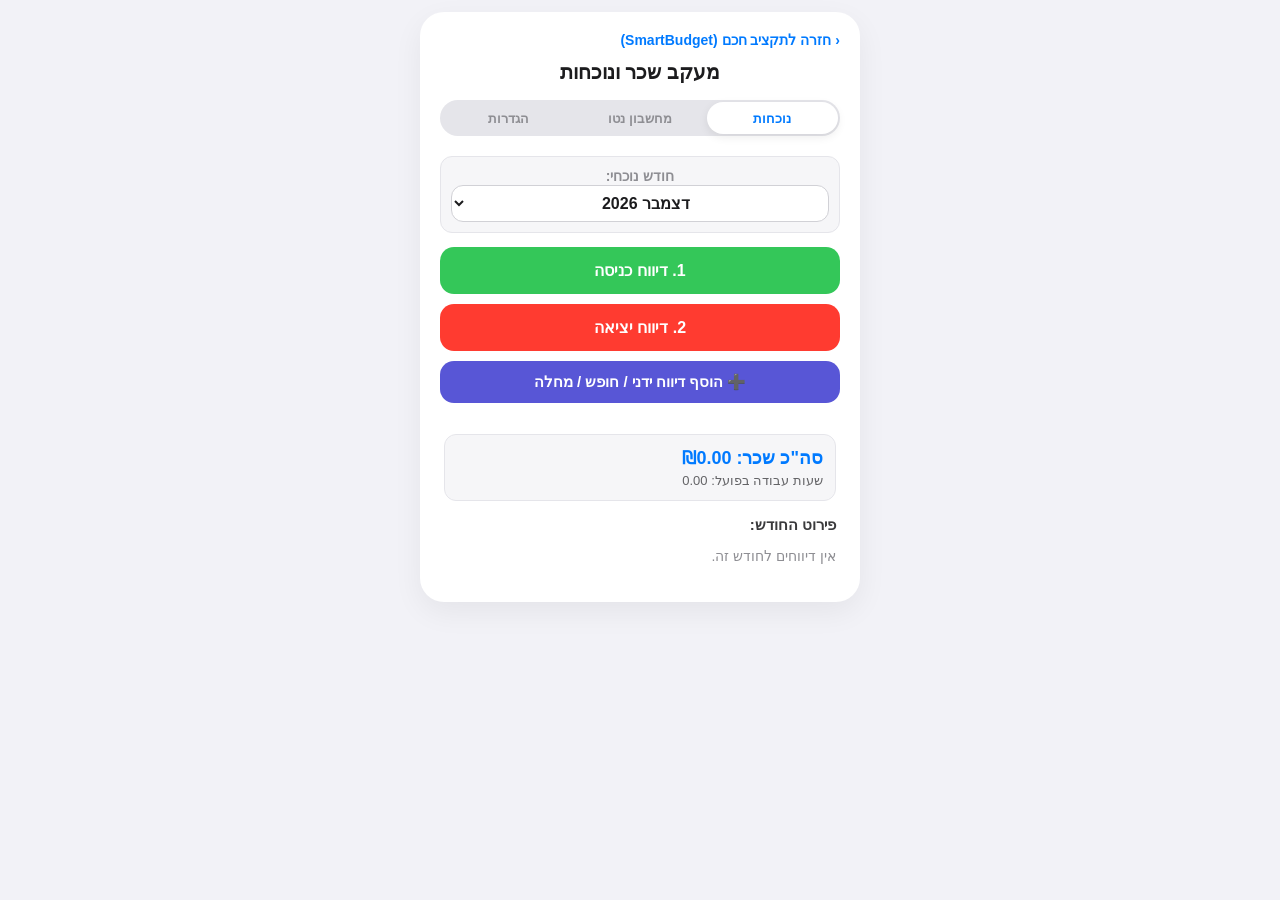
==== commit eec47227: "Fix syntax error closing backtick in work.html (work.html)" ====
--- a/work.html
+++ b/work.html
@@ -934,6 +934,7 @@
             <div style="background:var(--ios-green); color:white; padding:15px; border-radius:12px; text-align:center;">
                 <h2 style="margin:0; font-size:24px;">נטו לתשלום: ₪${net.toFixed(2)}</h2>
             </div>
+        `;
     }
 
     function generatePDF(type) {
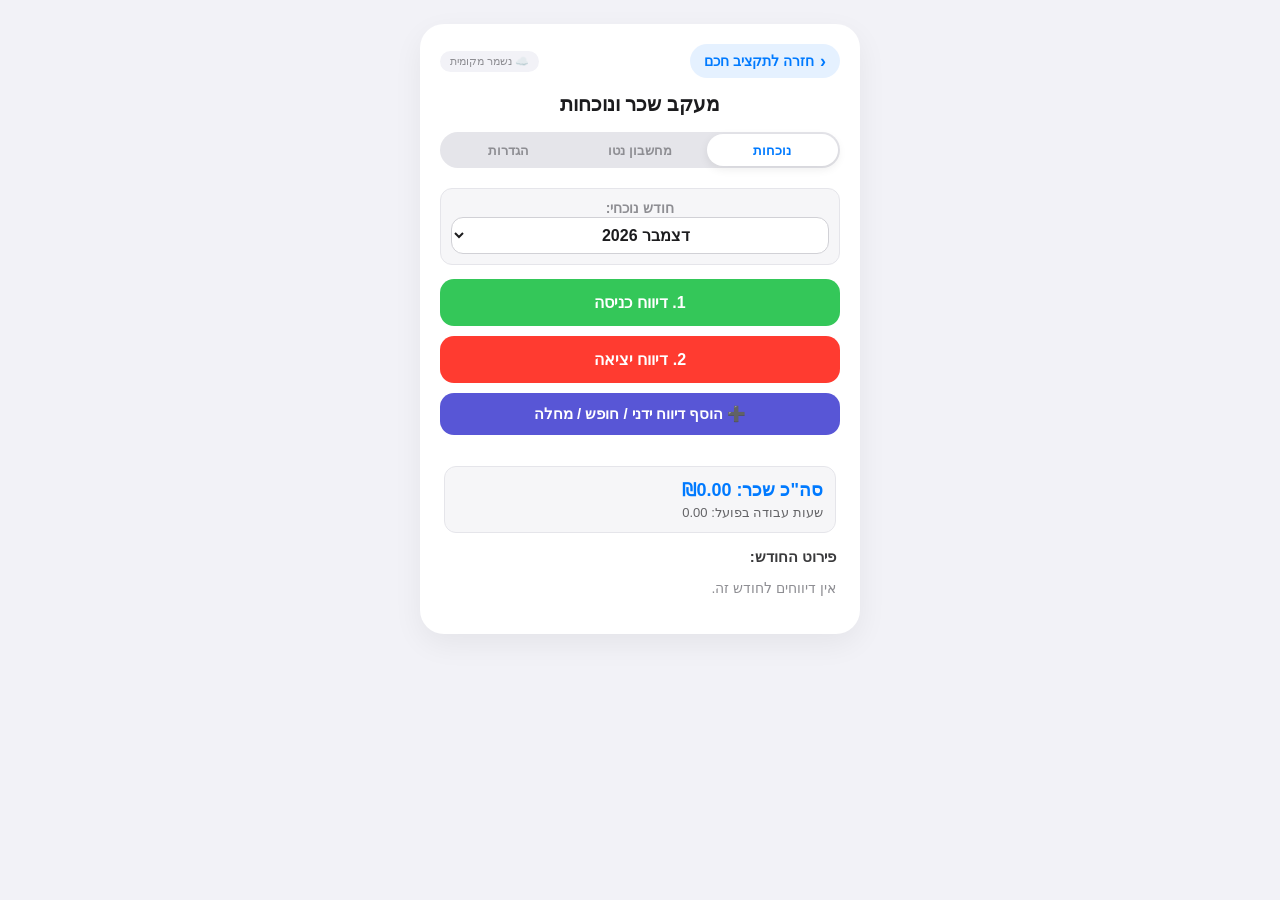
==== commit f0a81ca0: "Fix utility recurring labels, Hot Mobile encoding, Dynamic Island insets, and shift cloud sync (work" ====
--- a/work.html
+++ b/work.html
@@ -2,11 +2,17 @@
 <html lang="he" dir="rtl">
 <head>
     <meta charset="UTF-8">
-    <meta name="viewport" content="width=device-width, initial-scale=1.0, maximum-scale=1.0, user-scalable=no">
+    <meta name="viewport" content="width=device-width, initial-scale=1.0, maximum-scale=1.0, user-scalable=no, viewport-fit=cover">
     <meta name="apple-mobile-web-app-capable" content="yes">
     <meta name="apple-mobile-web-app-status-bar-style" content="default">
     <meta name="apple-mobile-web-app-title" content="שעון נוכחות">
     <meta name="theme-color" content="#f2f2f7">
+    <link rel="manifest" href="manifest.json">
+    <link rel="apple-touch-icon" href="apple-touch-icon.png">
+    <link rel="apple-touch-icon" sizes="180x180" href="apple-touch-icon-180.png">
+    <link rel="icon" type="image/png" sizes="192x192" href="icon-192.png">
+    <link rel="icon" type="image/png" sizes="512x512" href="icon-512.png">
+    <link rel="icon" type="image/png" sizes="64x64" href="favicon.png">
     
     <title>מעקב שכר ונוכחות</title>
     <style>
@@ -25,7 +31,8 @@
         body { 
             font-family: -apple-system, BlinkMacSystemFont, "SF Pro Display", "SF Pro Text", "Segoe UI", Roboto, Helvetica, Arial, sans-serif; 
             background-color: var(--ios-bg); 
-            padding: 12px; 
+            padding: max(16px, env(safe-area-inset-top)) 12px max(24px, env(safe-area-inset-bottom)) 12px; 
+            padding-top: max(24px, calc(env(safe-area-inset-top) + 12px));
             text-align: center; 
             color: #1c1c1e; 
             margin: 0; 
@@ -129,15 +136,47 @@
         .calc-summary-box { background: #fff; border: 1px solid var(--ios-border); padding: 14px; border-radius: 14px; text-align: right; margin-top:10px; box-shadow: 0 4px 12px rgba(0,0,0,0.03);}
         
         .custom-warning-icon { display: inline-flex; align-items: center; justify-content: center; margin-left: 6px; vertical-align: middle; }
+        
+        .nav-back-pill {
+            color: var(--ios-blue);
+            text-decoration: none;
+            font-size: 14px;
+            font-weight: 600;
+            display: inline-flex;
+            align-items: center;
+            gap: 6px;
+            background: rgba(0, 122, 255, 0.1);
+            padding: 8px 14px;
+            border-radius: 20px;
+            -webkit-tap-highlight-color: transparent;
+            transition: background 0.2s, transform 0.1s;
+        }
+        .nav-back-pill:active {
+            background: rgba(0, 122, 255, 0.2);
+            transform: scale(0.97);
+        }
+        .sync-badge {
+            font-size: 11px;
+            font-weight: 500;
+            color: var(--ios-gray-text);
+            display: inline-flex;
+            align-items: center;
+            gap: 4px;
+            background: #f2f2f7;
+            padding: 4px 10px;
+            border-radius: 12px;
+        }
     </style>
 </head>
 <body>
 
 <div class="card">
-    <div style="display:flex; justify-content:space-between; align-items:center; margin-bottom:12px;">
-        <a href="index.html" style="color:var(--ios-blue); text-decoration:none; font-size:14px; font-weight:600; display:inline-flex; align-items:center; gap:4px;">
-            <span>‹</span> חזרה לתקציב חכם (SmartBudget)
+    <div style="display:flex; justify-content:space-between; align-items:center; margin-bottom:14px;">
+        <a href="index.html" class="nav-back-pill">
+            <span style="font-size:18px; line-height:1; font-weight:700;">‹</span>
+            <span>חזרה לתקציב חכם</span>
         </a>
+        <span id="cloudSyncStatus" class="sync-badge" title="סנכרון ענן פעיל">☁️ מסונכרן</span>
     </div>
     <h1>מעקב שכר ונוכחות</h1>
     
@@ -397,7 +436,8 @@
         localStorage.setItem('vacationBalance', document.getElementById('settingVacation').value || '0');
         localStorage.setItem('sickBalance', document.getElementById('settingSick').value || '0');
         localStorage.setItem('havraaBalance', document.getElementById('settingHavraa').value || '0');
-        alert("הנתונים נשמרו בהצלחה!");
+        syncWorkDataToCloud();
+        alert("הנתונים נשמרו בהצלחה וסונכרנו לענן!");
     }
 
     function calculateShiftPay(startTime, endTime, totalHours, wage) {
@@ -620,6 +660,7 @@
         
         shifts.sort((a, b) => new Date(a.date.split('.').reverse().join('-') + 'T' + a.start) - new Date(b.date.split('.').reverse().join('-') + 'T' + b.start));
         localStorage.setItem('shiftsHistory', JSON.stringify(shifts));
+        syncWorkDataToCloud();
         populateMonthSelector(); 
         renderLog();
     }
@@ -640,6 +681,7 @@
             }
 
             localStorage.setItem('shiftsHistory', JSON.stringify(shifts.filter(s => s.id !== id)));
+            syncWorkDataToCloud();
             populateMonthSelector(); renderLog();
         }
     }
@@ -691,29 +733,141 @@
     }
 
     const scriptPostUrl = 'https://script.google.com/macros/s/AKfycbz_oBoiUpQ9C_yFsBafkSKjodk1qmuh1sFxnsqFnQ3XHITsWlSOOlLHqgeKqLXlvAgQ/exec';
-    let syncSalaryTimer = null;
+    let syncCloudTimer = null;
+
+    function setSyncStatus(text, color) {
+        const el = document.getElementById('cloudSyncStatus');
+        if (!el) return;
+        el.innerHTML = text;
+        if (color) el.style.color = color;
+    }
+
     function syncSalaryToCloud(monthKey, net) {
-        clearTimeout(syncSalaryTimer);
-        syncSalaryTimer = setTimeout(async () => {
+        syncWorkDataToCloud(monthKey, net);
+    }
+
+    function syncWorkDataToCloud(immediateMonthKey, immediateNet) {
+        clearTimeout(syncCloudTimer);
+        setSyncStatus('☁️ מסנכרן...', '#ff9500');
+        syncCloudTimer = setTimeout(async () => {
             try {
                 const res = await fetch(scriptPostUrl);
                 const cfg = await res.json();
                 const cats = JSON.parse(cfg.categories || '{}');
-                if (!cats.__liveSalaries) cats.__liveSalaries = {};
-                cats.__liveSalaries[monthKey] = Math.round(net);
+                
+                const shifts = JSON.parse(localStorage.getItem('shiftsHistory') || '[]');
+                const bonuses = {};
+                for (let i = 0; i < localStorage.length; i++) {
+                    let k = localStorage.key(i);
+                    if (k && k.startsWith('bonus_')) bonuses[k] = localStorage.getItem(k);
+                }
+                const settings = {
+                    hourlyWage: localStorage.getItem('hourlyWage'),
+                    travelExp: localStorage.getItem('travelExp'),
+                    vacationBalance: localStorage.getItem('vacationBalance'),
+                    sickBalance: localStorage.getItem('sickBalance'),
+                    havraaBalance: localStorage.getItem('havraaBalance'),
+                    bonuses: bonuses
+                };
+
+                let cloudShifts = [];
+                if (cats.__shiftsData && Array.isArray(cats.__shiftsData.shiftsHistory)) {
+                    cloudShifts = cats.__shiftsData.shiftsHistory;
+                }
+                const shiftMap = new Map();
+                cloudShifts.forEach(s => shiftMap.set(String(s.id), s));
+                shifts.forEach(s => shiftMap.set(String(s.id), s));
+                const mergedShifts = Array.from(shiftMap.values());
+                mergedShifts.sort((a, b) => new Date(a.date.split('.').reverse().join('-') + 'T' + (a.start || '00:00')) - new Date(b.date.split('.').reverse().join('-') + 'T' + (b.start || '00:00')));
+
+                cats.__shiftsData = {
+                    shiftsHistory: mergedShifts,
+                    settings: settings,
+                    updatedAt: Date.now()
+                };
+
+                if (immediateMonthKey && immediateNet !== undefined) {
+                    if (!cats.__liveSalaries) cats.__liveSalaries = {};
+                    cats.__liveSalaries[immediateMonthKey] = Math.round(immediateNet);
+                }
+
                 const payload = {
                     action: 'save_config',
                     aliases: cfg.aliases,
                     categories: JSON.stringify(cats)
                 };
-                fetch(scriptPostUrl, {
+                await fetch(scriptPostUrl, {
                     method: 'POST',
                     mode: 'no-cors',
                     headers: { 'Content-Type': 'text/plain;charset=utf-8' },
                     body: JSON.stringify(payload)
                 });
-            } catch(e) {}
+                setSyncStatus('☁️ מסונכרן', '#34c759');
+            } catch(e) {
+                console.warn('Sync failed', e);
+                setSyncStatus('☁️ לא מקוון', '#8e8e93');
+            }
         }, 1200);
+    }
+
+    async function loadWorkDataFromCloud() {
+        setSyncStatus('☁️ בודק ענן...', '#ff9500');
+        try {
+            const res = await fetch(scriptPostUrl);
+            const cfg = await res.json();
+            const cats = JSON.parse(cfg.categories || '{}');
+            
+            let changed = false;
+            if (cats.__shiftsData) {
+                const cloudShifts = Array.isArray(cats.__shiftsData.shiftsHistory) ? cats.__shiftsData.shiftsHistory : [];
+                const localShifts = JSON.parse(localStorage.getItem('shiftsHistory') || '[]');
+
+                const shiftMap = new Map();
+                cloudShifts.forEach(s => shiftMap.set(String(s.id), s));
+                localShifts.forEach(s => shiftMap.set(String(s.id), s));
+                const mergedShifts = Array.from(shiftMap.values());
+                mergedShifts.sort((a, b) => new Date(a.date.split('.').reverse().join('-') + 'T' + (a.start || '00:00')) - new Date(b.date.split('.').reverse().join('-') + 'T' + (b.start || '00:00')));
+
+                if (mergedShifts.length > 0 && JSON.stringify(mergedShifts) !== JSON.stringify(localShifts)) {
+                    localStorage.setItem('shiftsHistory', JSON.stringify(mergedShifts));
+                    changed = true;
+                }
+
+                const cSet = cats.__shiftsData.settings;
+                if (cSet) {
+                    if (cSet.hourlyWage && !localStorage.getItem('hourlyWage')) { localStorage.setItem('hourlyWage', cSet.hourlyWage); changed = true; }
+                    if (cSet.travelExp && !localStorage.getItem('travelExp')) { localStorage.setItem('travelExp', cSet.travelExp); changed = true; }
+                    if (cSet.vacationBalance && !localStorage.getItem('vacationBalance')) { localStorage.setItem('vacationBalance', cSet.vacationBalance); changed = true; }
+                    if (cSet.sickBalance && !localStorage.getItem('sickBalance')) { localStorage.setItem('sickBalance', cSet.sickBalance); changed = true; }
+                    if (cSet.havraaBalance && !localStorage.getItem('havraaBalance')) { localStorage.setItem('havraaBalance', cSet.havraaBalance); changed = true; }
+                    if (cSet.bonuses && typeof cSet.bonuses === 'object') {
+                        Object.entries(cSet.bonuses).forEach(([k, v]) => {
+                            if (!localStorage.getItem(k)) { localStorage.setItem(k, v); changed = true; }
+                        });
+                    }
+                }
+
+                if (localShifts.length > cloudShifts.length) {
+                    syncWorkDataToCloud();
+                }
+            } else {
+                const localShifts = JSON.parse(localStorage.getItem('shiftsHistory') || '[]');
+                if (localShifts.length > 0) {
+                    syncWorkDataToCloud();
+                }
+            }
+
+            setSyncStatus('☁️ מסונכרן', '#34c759');
+            if (changed) {
+                populateMonthSelector();
+                renderLog();
+                loadSettings();
+                if (typeof renderNetCalculator === 'function') renderNetCalculator();
+            }
+        } catch(e) {
+            console.warn('Load from cloud failed', e);
+            setSyncStatus('☁️ נשמר מקומית', '#8e8e93');
+        }
     }
 
     function exportAllData() {
@@ -756,7 +910,8 @@
             if (data.bonuses) {
                 Object.keys(data.bonuses).forEach(k => localStorage.setItem(k, data.bonuses[k]));
             }
-            alert("הנתונים שוחזרו בהצלחה!");
+            syncWorkDataToCloud();
+            alert("הנתונים שוחזרו בהצלחה וסונכרנו לענן!");
             location.reload();
         } catch(e) {
             alert("שגיאה בייבוא הנתונים: פורמט לא תקין");
@@ -1037,6 +1192,7 @@
         updateActiveState();
         populateMonthSelector();
         renderLog();
+        loadWorkDataFromCloud();
     }
 </script>
 
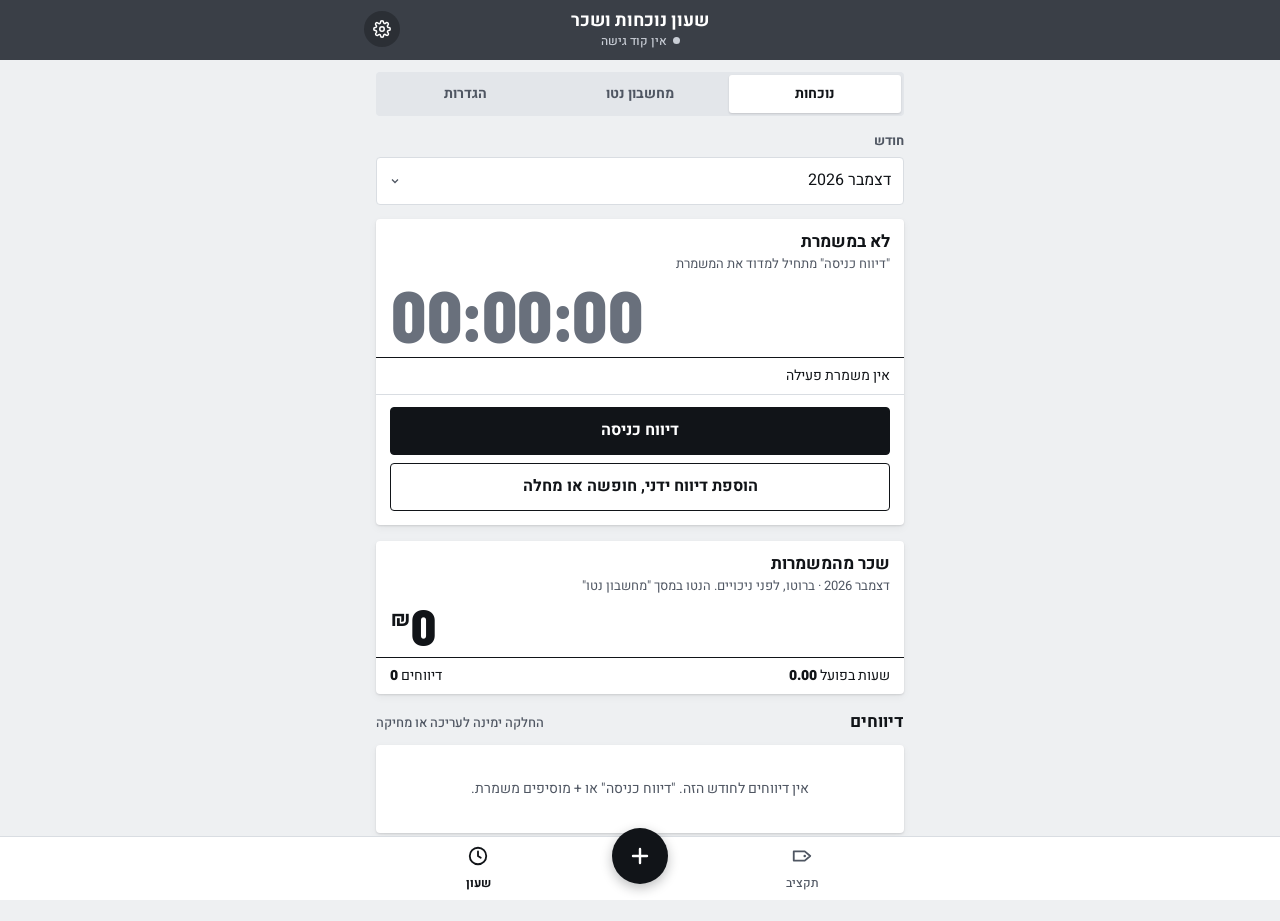
==== commit 5af698ba: "Redesign: shelf-label look, insurance row, security token (work.html)" ====
--- a/work.html
+++ b/work.html
@@ -1,415 +1,349 @@
-  <!DOCTYPE html>
+<!DOCTYPE html>
 <html lang="he" dir="rtl">
 <head>
     <meta charset="UTF-8">
-    <meta name="viewport" content="width=device-width, initial-scale=1.0, maximum-scale=1.0, user-scalable=no, viewport-fit=cover">
+    <meta name="viewport" content="width=device-width, initial-scale=1.0, viewport-fit=cover">
     <meta name="apple-mobile-web-app-capable" content="yes">
-    <meta name="apple-mobile-web-app-status-bar-style" content="default">
+    <meta name="apple-mobile-web-app-status-bar-style" content="black-translucent">
     <meta name="apple-mobile-web-app-title" content="שעון נוכחות">
-    <meta name="theme-color" content="#f2f2f7">
-    <link rel="manifest" href="manifest.json">
-    <link rel="apple-touch-icon" href="apple-touch-icon.png">
-    <link rel="apple-touch-icon" sizes="180x180" href="apple-touch-icon-180.png">
-    <link rel="icon" type="image/png" sizes="192x192" href="icon-192.png">
-    <link rel="icon" type="image/png" sizes="512x512" href="icon-512.png">
-    <link rel="icon" type="image/png" sizes="64x64" href="favicon.png">
-    
-    <title>מעקב שכר ונוכחות</title>
+    <meta name="theme-color" content="#3A3F47">
+    <link rel="manifest" href="manifest-work.json">
+    <link rel="apple-touch-icon" href="clock-touch-icon.png">
+    <link rel="apple-touch-icon" sizes="180x180" href="clock-touch-icon.png">
+    <link rel="icon" type="image/png" sizes="192x192" href="clock-icon-192.png">
+    <link rel="icon" type="image/png" sizes="512x512" href="clock-icon-512.png">
+    <link rel="icon" type="image/png" sizes="64x64" href="clock-favicon.png">
+    <title>שעון נוכחות ושכר</title>
+    <link rel="preconnect" href="https://fonts.googleapis.com">
+    <link rel="preconnect" href="https://fonts.gstatic.com" crossorigin>
+    <link href="https://fonts.googleapis.com/css2?family=Barlow+Condensed:wght@600;700;800&family=Heebo:wght@400;500;700;900&display=swap" rel="stylesheet">
+    <link rel="stylesheet" href="sb.css?v=1">
+    <script src="cloud.js?v=3"></script>
+    <script src="payroll.js?v=3"></script>
+    <script src="sb-ui.js?v=1"></script>
     <style>
-        :root {
-            --ios-bg: #f2f2f7;
-            --ios-card: #ffffff;
-            --ios-blue: #007aff;
-            --ios-green: #34c759;
-            --ios-red: #ff3b30;
-            --ios-orange: #ff9500;
-            --ios-yellow-edit: #ffcc00;
-            --ios-gray-text: #8e8e93;
-            --ios-border: #e5e5ea;
-        }
-
-        body { 
-            font-family: -apple-system, BlinkMacSystemFont, "SF Pro Display", "SF Pro Text", "Segoe UI", Roboto, Helvetica, Arial, sans-serif; 
-            background-color: var(--ios-bg); 
-            padding: max(16px, env(safe-area-inset-top)) 12px max(24px, env(safe-area-inset-bottom)) 12px; 
-            padding-top: max(24px, calc(env(safe-area-inset-top) + 12px));
-            text-align: center; 
-            color: #1c1c1e; 
-            margin: 0; 
-            -webkit-tap-highlight-color: transparent;
-            -webkit-font-smoothing: antialiased;
-        }
-
-        .card { 
-            background: var(--ios-card); 
-            border-radius: 24px; 
-            padding: 20px; 
-            box-shadow: 0 10px 30px rgba(0,0,0,0.06); 
-            max-width: 400px; 
-            margin: 0 auto; 
-        }
-
-        h1 { font-size: 20px; font-weight: 700; color: #1c1c1e; margin-top: 0; margin-bottom: 16px;}
-        
-        .tabs { 
-            display: flex; background: #e5e5ea; border-radius: 28px; padding: 2px;
-            margin-bottom: 20px; position: relative; height: 36px; box-sizing: border-box;
-        }
-
-        .tab-slider {
-            position: absolute; top: 2px; bottom: 2px; right: 2px; width: calc(33.333% - 2.66px);
-            background: #ffffff; border-radius: 24px; box-shadow: 0 3px 10px rgba(0, 0, 0, 0.08);
-            transition: transform 0.3s cubic-bezier(0.25, 1, 0.5, 1); z-index: 1;
-        }
-
-        .tabs.slide-0 .tab-slider { transform: translateX(0); }
-        .tabs.slide-1 .tab-slider { transform: translateX(-100%); }
-        .tabs.slide-2 .tab-slider { transform: translateX(-200%); }
-
-        .tab-btn { 
-            flex: 1; height: 100%; display: flex; align-items: center; justify-content: center;
-            font-size: 13px; font-weight: 600; border: none; background: transparent; 
-            color: var(--ios-gray-text); cursor: pointer; border-radius: 24px;
-            transition: color 0.25s ease; z-index: 2; padding: 0;
-        }
-        .tab-btn.active { color: var(--ios-blue); font-weight: 700; }
-        .tab-content { display: none; }
-        .tab-content.active { display: block; }
-
-        input, select { 
-            padding: 12px; width: 100%; box-sizing: border-box; border-radius: 12px; 
-            border: 1px solid #d1d1d6; font-size: 16px; margin-bottom: 12px; text-align: center; 
-            background: #fafafa; color: #1c1c1e; outline: none; transition: border-color 0.2s;
-        }
-        input:focus, select:focus { border-color: var(--ios-blue); background: #fff; }
-
-        button { 
-            width: 100%; padding: 14px; border: none; border-radius: 14px; font-size: 16px; 
-            font-weight: 600; margin-bottom: 10px; cursor: pointer; color: white; box-sizing: border-box;
-            transition: opacity 0.2s, transform 0.1s;
-        }
-        button:active { transform: scale(0.98); opacity: 0.9; }
-        
-        .btn-in { background-color: var(--ios-green); }
-        .btn-out { background-color: var(--ios-red); }
-        .btn-cancel { background-color: var(--ios-orange); font-size: 14px; padding: 10px; margin-top: 2px; margin-bottom: 12px; display: none; }
-        .btn-manual-toggle { background-color: #5856d6; font-size: 15px; padding: 12px; margin-bottom: 12px; }
-        .btn-manual { background-color: var(--ios-blue); font-size: 16px; padding: 12px; margin-bottom: 0; }
-        .btn-save { background-color: var(--ios-green); margin-top: 5px; margin-bottom: 15px;}
-        .btn-pdf-short { background-color: #5856d6; margin-bottom: 8px; font-size: 14px; }
-        .btn-pdf-detailed { background-color: var(--ios-blue); margin-bottom: 0; font-size: 14px; }
-        .btn-cancel-edit { background-color: var(--ios-gray-text); font-size: 14px; padding: 8px; margin-top: 5px; display: none; }
-        
-        .timer-display { font-size: 28px; font-weight: 700; color: #1c1c1e; margin: 12px 0; display: none; font-variant-numeric: tabular-nums; }
-        .timer-start-time { font-size: 13px; font-weight: normal; color: var(--ios-gray-text); margin-top: 4px; display: flex; align-items: center; justify-content: center; gap: 6px;}
-        
-        .month-selector-container { margin-bottom: 14px; background: #f6f6f8; padding: 10px; border-radius: 12px; border: 1px solid var(--ios-border);}
-        .month-selector-container label { font-size: 14px; color: var(--ios-gray-text); }
-        .month-selector-container select { margin-bottom: 0; background: #fff; font-weight: 600; padding: 8px;}
-        
-        .manual-entry { background: #f6f6f8; padding: 14px; border-radius: 14px; margin-bottom: 15px; border: 1px solid var(--ios-border); display: none; }
-        .manual-entry h3 { margin-top: 0; font-size: 15px; color: #1c1c1e; margin-bottom: 12px;}
-        .time-inputs { display: flex; justify-content: space-between; gap: 8px; }
-        
-        .log { margin-top: 15px; text-align: right; background: #ffffff; padding: 4px; border-radius: 14px; font-size: 14px; overflow: hidden;}
-        
-        .shift-container { position: relative; margin-bottom: 8px; background: #ffffff; border-radius: 12px; overflow: hidden; border: 1px solid var(--ios-border);}
-        .shift-actions-bg { position: absolute; top: 0; left: 0; bottom: 0; right: 0; display: flex; justify-content: flex-start; z-index: 1; }
-        .action-btn { width: 75px; display: flex; flex-direction: column; align-items: center; justify-content: center; color: white; font-size: 12px; font-weight: 600; border: none; cursor: pointer; gap: 4px; padding: 0; margin: 0; height: 100%; border-radius: 0;}
-        .action-delete { background-color: var(--ios-red); } 
-        .action-edit { background-color: var(--ios-yellow-edit); color: #000; }   
-        
-        .shift-card { position: relative; background: #fafafc; padding: 10px 14px; display: flex; justify-content: space-between; align-items: center; z-index: 2; transition: transform 0.2s cubic-bezier(0.25, 1, 0.5, 1); border-radius: 12px;}
-        .shift-info { flex-grow: 1; line-height: 1.4; }
-        .shift-header-row { display: flex; justify-content: space-between; align-items: center; margin-bottom: 2px;}
-        .shift-header-right { display: flex; align-items: center; gap: 4px;}
-        .shift-pay-tag { font-weight: 700; color: var(--ios-blue); font-size: 13px;}
-        .shift-type-badge { display: inline-block; padding: 1px 6px; border-radius: 4px; font-size: 11px; font-weight: 700; }
-        .badge-shift { background: #e5e5ea; color: #3a3a3c; }
-        .badge-weekend { background: #5856d6; color: white; }
-        .badge-vacation { background: var(--ios-green); color: white; }
-        .badge-sick { background: var(--ios-orange); color: white; }
-        
-        .data-row { display: flex; justify-content: space-between; align-items: center; margin-bottom: 12px; background: #f6f6f8; padding: 10px 12px; border-radius: 10px; border: 1px solid var(--ios-border);}
-        .data-row label { font-weight: 600; font-size: 13px; width: 60%; text-align: right; color: #3a3a3c;}
-        .data-row input { width: 35%; margin-bottom: 0; padding: 8px; font-size: 14px;}
-        .calc-summary-box { background: #fff; border: 1px solid var(--ios-border); padding: 14px; border-radius: 14px; text-align: right; margin-top:10px; box-shadow: 0 4px 12px rgba(0,0,0,0.03);}
-        
-        .custom-warning-icon { display: inline-flex; align-items: center; justify-content: center; margin-left: 6px; vertical-align: middle; }
-        
-        .nav-back-pill {
-            color: var(--ios-blue);
-            text-decoration: none;
-            font-size: 14px;
-            font-weight: 600;
-            display: inline-flex;
-            align-items: center;
-            gap: 6px;
-            background: rgba(0, 122, 255, 0.1);
-            padding: 8px 14px;
-            border-radius: 20px;
-            -webkit-tap-highlight-color: transparent;
-            transition: background 0.2s, transform 0.1s;
-        }
-        .nav-back-pill:active {
-            background: rgba(0, 122, 255, 0.2);
-            transform: scale(0.97);
-        }
-        .sync-badge {
-            font-size: 11px;
-            font-weight: 500;
-            color: var(--ios-gray-text);
-            display: inline-flex;
-            align-items: center;
-            gap: 4px;
-            background: #f2f2f7;
-            padding: 4px 10px;
-            border-radius: 12px;
-        }
+        .seg-wrap { margin: 12px 16px 0; }
+        .tab-content { margin: 16px 16px 0; }
+        .clock { overflow: hidden; }
+        .clock-time { font-size: 72px; text-align: left; padding: 8px 14px 10px; color: var(--ink-3); }
+        .clock.active .clock-time { color: var(--ink); }
+        .clock .unit-row button { border: 0; background: none; color: var(--focus); font-weight: 700; font-size: 14px; padding: 4px 0; }
+        .clock-actions { padding: 12px 14px 14px; display: grid; gap: 8px; border-top: 1px solid var(--line); }
+        .summary { overflow: hidden; margin: 16px 0; }
+        .summary .price { font-size: 52px; text-align: left; padding: 6px 14px 8px; }
+        .form-list .row { gap: 12px; }
+        .form-list .row-main { font-weight: 500; }
+        .input-sm { width: 132px; min-height: 40px; padding: 6px 10px; flex: none; }
+        input[type="date"].input-sm { width: 150px; }
+        .rail-title small::before { content: ""; display: inline-block; width: 7px; height: 7px; border-radius: 4px; background: var(--rail-ink-2); margin-left: 6px; vertical-align: 1px; }
+        .rail-title small.ok::before { background: var(--ok-bg); }
+        .rail-title small.busy::before { background: #FFFFFF; }
+        .rail-title small.bad::before { background: transparent; box-shadow: inset 0 0 0 1.5px #FFFFFF; }
+        .receipt .row { min-height: 44px; }
+        .receipt .row.total { font-weight: 700; background: var(--ground); }
+        .receipt .minus, .receipt .plus { color: var(--ink); }
+        .tab-content > .section-sub { margin-top: 24px; }
     </style>
 </head>
 <body>
 
-<div class="card">
-    <div style="display:flex; justify-content:space-between; align-items:center; margin-bottom:14px;">
-        <a href="index.html" class="nav-back-pill">
-            <span style="font-size:18px; line-height:1; font-weight:700;">‹</span>
-            <span>חזרה לתקציב חכם</span>
-        </a>
-        <span id="cloudSyncStatus" class="sync-badge" title="סנכרון ענן פעיל">☁️ מסונכרן</span>
+<header class="rail">
+    <span aria-hidden="true"></span>
+    <div class="rail-title">שעון נוכחות ושכר<small id="cloudSyncStatus" aria-live="polite">בודק ענן...</small></div>
+    <button class="rail-btn" onclick="switchTab(2, 'tab-data')" aria-label="הגדרות" data-icon="gear"></button>
+</header>
+
+<main class="page">
+    <div class="seg-wrap">
+        <div class="seg" role="tablist" id="tabsContainer" aria-label="מסכי השעון">
+            <button role="tab" aria-selected="true" data-tab="tab-attendance" onclick="switchTab(0, 'tab-attendance', this)">נוכחות</button>
+            <button role="tab" aria-selected="false" data-tab="tab-net" onclick="switchTab(1, 'tab-net', this)">מחשבון נטו</button>
+            <button role="tab" aria-selected="false" data-tab="tab-data" onclick="switchTab(2, 'tab-data', this)">הגדרות</button>
+        </div>
     </div>
-    <h1>מעקב שכר ונוכחות</h1>
-    
-    <div class="tabs slide-0" id="tabsContainer">
-        <div class="tab-slider"></div>
-        <button class="tab-btn active" onclick="switchTab(0, 'tab-attendance', this)">נוכחות</button>
-        <button class="tab-btn" onclick="switchTab(1, 'tab-net', this)">מחשבון נטו</button>
-        <button class="tab-btn" onclick="switchTab(2, 'tab-data', this)">הגדרות</button>
-    </div>
-
-    <!-- מסך נוכחות -->
-    <div id="tab-attendance" class="tab-content active">
-        <div class="month-selector-container">
-            <label for="monthFilter"><strong>חודש נוכחי:</strong></label><br>
-            <select id="monthFilter" onchange="renderLog()"></select>
+
+    <!-- נוכחות -->
+    <section id="tab-attendance" class="tab-content" role="tabpanel">
+        <label class="field"><span>חודש</span>
+            <select id="monthFilter" class="input" onchange="renderLog()"></select>
+        </label>
+
+        <section class="label clock" id="clockLabel" aria-labelledby="clockTitle">
+            <div class="label-top">
+                <h1 id="clockTitle">לא במשמרת</h1>
+                <p class="label-sub" id="clockSub">"דיווח כניסה" מתחיל למדוד את המשמרת</p>
+            </div>
+            <div class="price clock-time" id="shiftTimer" role="timer">00:00:00</div>
+            <div class="unit-row"><span id="clockStartLine">אין משמרת פעילה</span><button id="editStartBtn" onclick="editActiveStartTime()" hidden>עריכת שעת כניסה</button></div>
+            <div class="clock-actions">
+                <button class="btn" id="btnIn" onclick="clockIn()">דיווח כניסה</button>
+                <button class="btn" id="btnOut" onclick="clockOut()" hidden>דיווח יציאה</button>
+                <button class="btn btn-text" id="cancelBtn" onclick="cancelActiveShift()" hidden>ביטול דיווח הכניסה</button>
+                <button class="btn btn-secondary" onclick="toggleManualBox()">הוספת דיווח ידני, חופשה או מחלה</button>
+            </div>
+        </section>
+
+        <div id="report"></div>
+    </section>
+
+    <!-- מחשבון נטו -->
+    <section id="tab-net" class="tab-content" role="tabpanel" hidden>
+        <label class="field"><span>חודש עבודה</span>
+            <select id="netMonthFilter" class="input" onchange="onNetMonthChange()"></select>
+        </label>
+        <label class="field"><span>בונוס / תמריץ לחודש הזה (₪)</span>
+            <input type="number" id="netBonusInput" class="input" inputmode="decimal" placeholder="0" oninput="renderNetCalculator()">
+        </label>
+        <div id="netResultBox"></div>
+    </section>
+
+    <!-- הגדרות -->
+    <section id="tab-data" class="tab-content" role="tabpanel" hidden>
+        <h2 class="section-sub" style="margin-top:0;">שכר ויתרות</h2>
+        <div class="list form-list">
+            <label class="row"><span class="row-main">שכר בסיס לשעה (₪)</span><input class="input input-sm num" type="number" id="settingWage" step="0.1" inputmode="decimal"></label>
+            <label class="row"><span class="row-main">דמי נסיעות קבועים (₪)</span><input class="input input-sm num" type="number" id="settingTravel" step="1" inputmode="decimal"></label>
+            <label class="row"><span class="row-main">יתרת ימי חופשה</span><input class="input input-sm num" type="number" id="settingVacation" step="0.01" inputmode="decimal"></label>
+            <label class="row"><span class="row-main">יתרת ימי מחלה</span><input class="input input-sm num" type="number" id="settingSick" step="0.01" inputmode="decimal"></label>
+            <label class="row"><span class="row-main">יתרת דמי הבראה (ימים)</span><input class="input input-sm num" type="number" id="settingHavraa" step="0.01" inputmode="decimal"></label>
+            <label class="row"><span class="row-main">תחילת העסקה (לוותק הבראה)</span><input class="input input-sm" type="date" id="settingStartDate"></label>
         </div>
-
-        <button class="btn-in" onclick="clockIn()">1. דיווח כניסה</button>
-        <div id="shiftTimer" class="timer-display"></div>
-        <button class="btn-out" onclick="clockOut()">2. דיווח יציאה</button>
-        <button class="btn-cancel" id="cancelBtn" onclick="cancelActiveShift()">בטל דיווח כניסה פעיל</button>
-
-        <button class="btn-manual-toggle" onclick="toggleManualBox()">➕ הוסף דיווח ידני / חופש / מחלה</button>
-        <div class="manual-entry" id="manualEntryBox">
-            <h3 id="formTitle">הוספת דיווח</h3>
-            <select id="entryType" onchange="toggleTimeInputs()">
-                <option value="shift">משמרת עבודה רגילה</option>
-                <option value="vacation">יום חופשה (100% תשלום)</option>
-                <option value="sick">יום מחלה (זיהוי אוטומטי)</option>
-            </select>
-            <input type="text" id="manualDate" placeholder="תאריך משמרת" onfocus="(this.type='date')" onblur="(this.value == '' ? this.type='text' : this.type='date')" />
-            <div class="time-inputs" id="timeInputsContainer">
-                <input type="text" id="manualStart" placeholder="שעת כניסה" onfocus="(this.type='time')" onblur="(this.value == '' ? this.type='text' : this.type='time')" />
-                <input type="text" id="manualEnd" placeholder="שעת יציאה" onfocus="(this.type='time')" onblur="(this.value == '' ? this.type='text' : this.type='time')" />
+        <p class="sheet-note" style="margin-top:8px;">היתרות מתעדכנות אוטומטית בכל סוף חודש ומסונכרנות בין המכשירים.</p>
+        <button class="btn" onclick="saveSettings()">שמירה</button>
+
+        <h2 class="section-sub">דוחות</h2>
+        <label class="field"><span>חודש לדוח</span>
+            <select id="reportMonthFilter" class="input"></select>
+        </label>
+        <div class="btn-row">
+            <button class="btn btn-secondary" onclick="generatePDF('short')">דוח מקוצר למעסיק</button>
+            <button class="btn btn-secondary" onclick="generatePDF('detailed')">דוח מפורט</button>
+        </div>
+
+        <h2 class="section-sub">גיבוי וענן</h2>
+        <div class="list">
+            <button class="row" onclick="exportAllData()"><span class="row-icon" data-icon="inbox"></span><span class="row-main"><span class="row-title">העתקת גיבוי מלא ללוח</span><span class="row-sub">משמרות, בונוסים והגדרות</span></span></button>
+            <button class="row" onclick="importAllData()"><span class="row-icon" data-icon="repeat"></span><span class="row-main"><span class="row-title">שחזור מגיבוי</span><span class="row-sub">הדבקת גיבוי שהועתק קודם</span></span></button>
+            <button class="row" onclick="changeCloudToken()"><span class="row-icon" data-icon="key"></span><span class="row-main"><span class="row-title">קוד גישה לענן</span><span class="row-sub">אותו קוד כמו באפליקציית התקציב</span></span></button>
+        </div>
+    </section>
+</main>
+
+<!-- סרגל תחתון -->
+<nav class="tabbar" aria-label="ניווט ראשי">
+    <a class="tab" href="index.html"><span data-icon="budget"></span>תקציב</a>
+    <button class="fab" onclick="toggleManualBox()" aria-label="הוספת דיווח ידני" data-icon="plus"></button>
+    <a class="tab" href="work.html" aria-current="page" onclick="event.preventDefault(); switchTab(0, 'tab-attendance');"><span data-icon="clock"></span>שעון</a>
+</nav>
+
+<!-- גיליון: דיווח ידני / עריכה -->
+<div class="sheet" id="manualSheet" role="dialog" aria-modal="true" aria-labelledby="formTitle" aria-hidden="true">
+    <div class="sheet-panel">
+        <div class="sheet-head"><div><h2 id="formTitle">הוספת דיווח</h2></div><button class="sheet-close" data-close-sheet aria-label="סגירה" onclick="resetEditMode()"></button></div>
+        <div class="sheet-body" id="manualEntryBox">
+            <p class="form-error" id="manualError" role="alert" hidden></p>
+            <label class="field"><span>סוג הדיווח</span>
+                <select id="entryType" class="input" onchange="toggleTimeInputs()">
+                    <option value="shift">משמרת עבודה רגילה</option>
+                    <option value="vacation">יום חופשה (100% תשלום)</option>
+                    <option value="sick">יום מחלה (זיהוי אוטומטי)</option>
+                </select>
+            </label>
+            <label class="field"><span>תאריך</span><input type="date" id="manualDate" class="input"></label>
+            <div class="btn-row" id="timeInputsContainer">
+                <label class="field" style="flex:1;"><span>כניסה</span><input type="time" id="manualStart" class="input"></label>
+                <label class="field" style="flex:1;"><span>יציאה</span><input type="time" id="manualEnd" class="input"></label>
             </div>
-            <button class="btn-manual" id="btnManualSave" onclick="addManualShift()">הוסף להיסטוריה</button>
-            <button class="btn-cancel-edit" id="btnCancelEdit" onclick="resetEditMode()">ביטול עריכה</button>
         </div>
-
-        <div class="log" id="report"></div>
-    </div>
-
-    <!-- מסך מחשבון נטו -->
-    <div id="tab-net" class="tab-content">
-        <div class="month-selector-container">
-            <label for="netMonthFilter"><strong>בחר חודש לחישוב נטו:</strong></label><br>
-            <select id="netMonthFilter" onchange="onNetMonthChange()"></select>
+        <div class="sheet-foot">
+            <div class="btn-row">
+                <button class="btn btn-secondary" id="btnCancelEdit" onclick="resetEditMode()">ביטול</button>
+                <button class="btn" id="btnManualSave" onclick="addManualShift()">הוספה לדיווחים</button>
+            </div>
         </div>
-        
-        <div class="data-row" style="background:#fff;">
-            <label style="color:#007aff;">בונוס / תמריץ לחודש זה (₪):</label>
-            <input type="number" id="netBonusInput" placeholder="0" oninput="renderNetCalculator()" style="background:#eef0f5;" />
-        </div>
-
-        <div class="calc-summary-box" id="netResultBox"></div>
-    </div>
-
-    <!-- מסך הגדרות ודוחות -->
-    <div id="tab-data" class="tab-content">
-        <h3 style="margin-top: 0; font-size: 16px; margin-bottom: 14px;">הגדרות ויתרות</h3>
-        
-        <div class="data-row">
-            <label>שכר בסיס שעתי (₪):</label>
-            <input type="number" id="settingWage" step="0.1" />
-        </div>
-        <div class="data-row">
-            <label>דמי נסיעות קבועים (₪):</label>
-            <input type="number" id="settingTravel" step="1" />
-        </div>
-        <div class="data-row">
-            <label>יתרת ימי חופשה:</label>
-            <input type="number" id="settingVacation" step="0.01" />
-        </div>
-        <div class="data-row">
-            <label>יתרת ימי מחלה:</label>
-            <input type="number" id="settingSick" step="0.01" />
-        </div>
-        <div class="data-row">
-            <label>יתרת דמי הבראה (ימים):</label>
-            <input type="number" id="settingHavraa" step="0.01" />
-        </div>
-        <div style="font-size:11px; color:var(--ios-gray-text); text-align:right; margin-bottom:12px;">* תאריך תחילת העסקה מוגדר ל-24/11/2024 (לצורך חישוב ותק הבראה). היתרות מתעדכנות אוטומטית בכל סוף חודש.</div>
-        
-        <button class="btn-save" onclick="saveSettings()">שמור נתונים</button>
-
-        <h3 style="font-size: 15px; margin: 18px 0 10px 0; text-align: right; color: #3a3a3c;">הפקת דוחות:</h3>
-        <div class="month-selector-container" style="padding:8px; margin-bottom:10px;">
-            <label style="font-size: 13px;">בחר חודש לדוח:</label>
-            <select id="reportMonthFilter" style="margin-top:4px; font-size:14px; padding:6px;"></select>
-        </div>
-        <button class="btn-pdf-short" onclick="generatePDF('short')">📄 הורד דוח מקוצר (למעסיק)</button>
-        <button class="btn-pdf-detailed" onclick="generatePDF('detailed')">📊 הורד דוח מפורט</button>
-
-        <h3 style="font-size: 15px; margin: 20px 0 10px 0; text-align: right; color: #3a3a3c;">גיבוי ושחזור נתונים:</h3>
-        <button type="button" class="btn-manual" style="background:#007aff; margin-bottom:8px;" onclick="exportAllData()">📤 העתק גיבוי מלא ללוח (Export)</button>
-        <button type="button" class="btn-manual" style="background:#5856d6; margin-bottom:12px;" onclick="importAllData()">📥 שחזר מגיבוי (Import)</button>
     </div>
 </div>
 
 <script>
-    const REGULAR_HOURS = 8.0;
-    const START_DATE = new Date('2024-11-24'); // תאריך תחילת העסקה
+    const REGULAR_HOURS = SBPayroll.PAYROLL.REGULAR_HOURS;
+    const DEFAULT_EMPLOYMENT_START = '2024-11-24'; // ניתן לשינוי במסך ההגדרות
     const hebrewMonths = ["ינואר", "פברואר", "מרץ", "אפריל", "מאי", "יוני", "יולי", "אוגוסט", "ספטמבר", "אוקטובר", "נובמבר", "דצמבר"];
     let editingId = null;
     let openSwipeId = null;
 
     const warningSvg = `<svg class="custom-warning-icon" width="22" height="22" viewBox="0 0 24 24" fill="none" xmlns="http://www.w3.org/2000/svg" title="פחות מ-5 שעות"><path d="M12 2C10.5 2 9.5 3 9.5 4.5V12.5C9.5 14 10.5 15 12 15C13.5 15 14.5 14 14.5 12.5V4.5C14.5 3 13.5 2 12 2ZM12 17.5C10.6 17.5 9.5 18.6 9.5 20C9.5 21.4 10.6 22.5 12 22.5C13.4 22.5 14.5 21.4 14.5 20C14.5 18.6 13.4 17.5 12 17.5Z" fill="#d93025"/></svg>`;
 
-    function initializeDefaults() {
-        if (!localStorage.getItem('hourlyWage')) {
-            localStorage.setItem('hourlyWage', '37.07');
-            localStorage.setItem('travelExp', '1000');
-            // יתרות מעודכנות לסוף אוגוסט 2026 לפי התלוש
-            localStorage.setItem('vacationBalance', '23.57');
-            localStorage.setItem('sickBalance', '12.44');
-            localStorage.setItem('havraaBalance', '0.50');
-        }
-        injectSeptember2026Exact();
-        processMonthlyAccrualsIfNeeded();
-    }
-
-    function injectSeptember2026Exact() {
-        let shifts = JSON.parse(localStorage.getItem('shiftsHistory')) || [];
-        if (shifts.some(s => s.monthKey === "2026-09")) return; 
-
-        const septData = [
-            { d: "01.09.2026", s: "08:11", e: "16:52", exactHours: 8.37 },
-            { d: "02.09.2026", s: "10:07", e: "20:35", exactHours: 10.47 },
-            { d: "03.09.2026", s: "08:29", e: "19:03", exactHours: 10.55 },
-            { d: "04.09.2026", s: "08:00", e: "14:00", exactHours: 6.00 },
-            { d: "06.09.2026", s: "08:20", e: "16:59", exactHours: 8.48 },
-            { d: "07.09.2026", s: "08:09", e: "16:48", exactHours: 8.30 },
-            { d: "08.09.2026", s: "08:09", e: "17:03", exactHours: 8.55 },
-            { d: "09.09.2026", s: "08:30", e: "19:19", exactHours: 10.82 },
-            { d: "10.09.2026", s: "08:00", e: "18:20", exactHours: 10.33 },
-            { d: "11.09.2026", s: "08:04", e: "13:52", exactHours: 5.80 },
-            { d: "14.09.2026", s: "08:11", e: "16:47", exactHours: 8.28 },
-            { d: "15.09.2026", s: "08:15", e: "16:48", exactHours: 8.30 },
-            { d: "16.09.2026", s: "08:14", e: "16:53", exactHours: 8.38 },
-            { d: "17.09.2026", s: "10:25", e: "20:51", exactHours: 10.43 },
-            { d: "20.09.2026", s: "08:06", e: "13:17", exactHours: 5.18 },
-            { d: "22.09.2026", s: "08:16", e: "16:49", exactHours: 8.32 },
-            { d: "23.09.2026", s: "08:13", e: "16:51", exactHours: 8.35 },
-            { d: "24.09.2026", s: "09:29", e: "20:54", exactHours: 11.42 },
-            { d: "25.09.2026", s: "08:09", e: "13:08", exactHours: 4.98 },
-            { d: "27.09.2026", s: "08:22", e: "17:27", exactHours: 8.95 },
-            { d: "29.09.2026", s: "08:18", e: "17:01", exactHours: 8.52 },
-            { d: "30.09.2026", s: "08:11", e: "16:38", exactHours: 8.13 }
-        ];
-
-        let wage = parseFloat(localStorage.getItem('hourlyWage') || '37.07');
-        let newShifts = septData.map((shift, i) => {
-            let parts = shift.d.split('.');
-            let start = new Date(`${parts[2]}-${parts[1]}-${parts[0]}T${shift.s}`);
-            let end = new Date(`${parts[2]}-${parts[1]}-${parts[0]}T${shift.e}`);
-            
-            let payData = calculateShiftPay(start, end, shift.exactHours, wage);
-            return {
-                id: Date.now() + i,
-                type: 'shift',
-                date: shift.d,
-                monthKey: "2026-09",
-                start: shift.s,
-                end: shift.e,
-                hours: shift.exactHours.toFixed(2),
-                pay: payData.totalPay.toFixed(2),
-                isWeekend: payData.isWeekend
-            };
+    // ==========================================
+    //   נתונים מקומיים
+    // ==========================================
+    function readShifts() {
+        try {
+            const arr = JSON.parse(localStorage.getItem('shiftsHistory') || '[]');
+            return Array.isArray(arr) ? arr : [];
+        } catch (e) { return []; }
+    }
+    function writeShifts(shifts) {
+        localStorage.setItem('shiftsHistory', JSON.stringify(shifts));
+    }
+
+    function pad2(n) { return String(n).padStart(2, '0'); }
+    function formatDate(d) { return `${pad2(d.getDate())}.${pad2(d.getMonth() + 1)}.${d.getFullYear()}`; }
+    function formatTime(d) { return `${pad2(d.getHours())}:${pad2(d.getMinutes())}`; }
+    function monthKeyOf(d) { return d.getFullYear() + "-" + pad2(d.getMonth() + 1); }
+    function shiftSortKey(s) {
+        const p = SBPayroll.normalizeDate(s.date).split('.');
+        return new Date(`${p[2]}-${p[1]}-${p[0]}T${s.start || '00:00'}`).getTime() || 0;
+    }
+
+    // משמרת תקינה: מזהה מספרי (מגן מפני הזרקת קוד מנתוני ענן) ותאריך בפורמט אחיד dd.mm.yyyy
+    function cleanShift(s) {
+        if (!s || s.id === undefined || s.id === null || !isFinite(Number(s.id))) return null;
+        return Object.assign({}, s, { id: Number(s.id), date: SBPayroll.normalizeDate(s.date) });
+    }
+
+    function sortShifts(shifts) {
+        return shifts.sort((a, b) => shiftSortKey(a) - shiftSortKey(b));
+    }
+
+    // מאחד תאריכים ישנים בפורמט 1.9.2026 לפורמט 01.09.2026 (חד פעמי)
+    function normalizeStoredShifts() {
+        const before = localStorage.getItem('shiftsHistory') || '[]';
+        const shifts = sortShifts(readShifts().map(cleanShift).filter(Boolean));
+        const after = JSON.stringify(shifts);
+        if (after !== before) { writeShifts(shifts); return true; }
+        return false;
+    }
+
+    // ==========================================
+    //   הגדרות: כל שינוי מסומן בזמן, כדי שהענן ידע מה העדכני
+    // ==========================================
+    const SETTING_KEYS = ['hourlyWage', 'travelExp', 'vacationBalance', 'sickBalance', 'havraaBalance', 'employmentStart'];
+
+    function touchSettings() { localStorage.setItem('workSettingsUpdatedAt', String(Date.now())); }
+    function setSetting(key, value) { localStorage.setItem(key, String(value)); touchSettings(); }
+    function getNum(key, fallback) { const v = parseFloat(localStorage.getItem(key)); return isNaN(v) ? fallback : v; }
+    function adjustBalance(key, delta) { setSetting(key, (getNum(key, 0) + delta).toFixed(2)); }
+
+    function readAccruedMonths() {
+        try { return JSON.parse(localStorage.getItem('accruedMonths') || '{}') || {}; } catch (e) { return {}; }
+    }
+
+    function collectLocalSettings() {
+        const settings = {};
+        SETTING_KEYS.forEach(k => { settings[k] = localStorage.getItem(k); });
+        const bonuses = {};
+        for (let i = 0; i < localStorage.length; i++) {
+            const k = localStorage.key(i);
+            if (k && k.startsWith('bonus_')) bonuses[k] = localStorage.getItem(k);
+        }
+        settings.bonuses = bonuses;
+        settings.accruedMonths = readAccruedMonths();
+        settings.updatedAt = parseInt(localStorage.getItem('workSettingsUpdatedAt') || '0', 10) || 0;
+        return settings;
+    }
+
+    // מחיל הגדרות מהענן: אם הן חדשות יותר מהמקומיות – מחליף; אחרת משלים רק ערכים חסרים.
+    function mergeSettingsFromCloud(cSet) {
+        if (!cSet || typeof cSet !== 'object') return false;
+        let changed = false;
+        const cloudTs = Number(cSet.updatedAt) || 0;
+        const localTs = parseInt(localStorage.getItem('workSettingsUpdatedAt') || '0', 10) || 0;
+        const cloudIsNewer = cloudTs > localTs;
+
+        SETTING_KEYS.forEach(k => {
+            const v = cSet[k];
+            if (v === undefined || v === null || v === '') return;
+            if (cloudIsNewer || localStorage.getItem(k) === null) {
+                if (localStorage.getItem(k) !== String(v)) { localStorage.setItem(k, String(v)); changed = true; }
+            }
         });
 
-        localStorage.setItem('shiftsHistory', JSON.stringify([...shifts, ...newShifts]));
-    }
-
+        if (cSet.bonuses && typeof cSet.bonuses === 'object') {
+            if (cloudIsNewer) {
+                const localBonusKeys = [];
+                for (let i = 0; i < localStorage.length; i++) {
+                    const k = localStorage.key(i);
+                    if (k && k.startsWith('bonus_')) localBonusKeys.push(k);
+                }
+                localBonusKeys.forEach(k => { if (!(k in cSet.bonuses)) { localStorage.removeItem(k); changed = true; } });
+            }
+            Object.entries(cSet.bonuses).forEach(([k, v]) => {
+                if (!k.startsWith('bonus_')) return;
+                if (cloudIsNewer || localStorage.getItem(k) === null) {
+                    if (localStorage.getItem(k) !== String(v)) { localStorage.setItem(k, String(v)); changed = true; }
+                }
+            });
+        }
+
+        // חודשים שכבר נצברו – איחוד, כדי שלא תהיה צבירה כפולה בשני מכשירים
+        if (cSet.accruedMonths && typeof cSet.accruedMonths === 'object') {
+            const local = readAccruedMonths();
+            const merged = Object.assign({}, local, cSet.accruedMonths);
+            if (JSON.stringify(merged) !== JSON.stringify(local)) {
+                localStorage.setItem('accruedMonths', JSON.stringify(merged));
+                changed = true;
+            }
+        }
+
+        if (cloudIsNewer) localStorage.setItem('workSettingsUpdatedAt', String(cloudTs));
+        return changed;
+    }
+
+    function getEmploymentStart() {
+        const v = localStorage.getItem('employmentStart') || DEFAULT_EMPLOYMENT_START;
+        const d = new Date(v + 'T00:00');
+        return isNaN(d) ? new Date(DEFAULT_EMPLOYMENT_START + 'T00:00') : d;
+    }
+
+    // צבירת חופשה/מחלה/הבראה לחודשים שהסתיימו. רץ רק אחרי טעינה מהענן.
     function processMonthlyAccrualsIfNeeded() {
-        let shifts = JSON.parse(localStorage.getItem('shiftsHistory')) || [];
-        let accruedMonths = JSON.parse(localStorage.getItem('accruedMonths')) || {};
-        let now = new Date();
-        // חודשים שהסתיימו בלבד
-        let currentMonthKey = now.getFullYear() + "-" + String(now.getMonth() + 1).padStart(2, '0');
-
-        let monthsMap = {};
+        const shifts = readShifts();
+        const accruedMonths = readAccruedMonths();
+        const currentMonthKey = monthKeyOf(new Date());
+        const startDate = getEmploymentStart();
+
+        const monthsMap = {};
         shifts.forEach(s => {
             if (s.monthKey && (!s.type || s.type === 'shift')) {
-                if (!monthsMap[s.monthKey]) monthsMap[s.monthKey] = 0;
-                monthsMap[s.monthKey] += parseFloat(s.hours);
+                monthsMap[s.monthKey] = (monthsMap[s.monthKey] || 0) + (parseFloat(s.hours) || 0);
             }
         });
 
+        let accrued = false;
         Object.keys(monthsMap).forEach(mKey => {
-            // רק אם החודש עבר וטרם בוצעה לו צבירה
             if (mKey < currentMonthKey && !accruedMonths[mKey] && mKey >= "2026-09") {
-                let hours = monthsMap[mKey];
-                let fraction = Math.min(hours / 182, 1.0); // יחסיות משרה לפי 182 שעות
-                
-                // חופשה - לפי 14 ימים בשנה (1.17 לחודש)
-                let newVac = fraction * (14 / 12); 
-                // מחלה - 1.5 ימים לחודש לפי חוק
-                let newSick = fraction * 1.50; 
-                
-                // הבראה - לפי ותק מתאריך תחילת העסקה
-                let parts = mKey.split('-');
-                let mDate = new Date(parts[0], parseInt(parts[1]), 1); 
-                let diffYears = (mDate - START_DATE) / (1000 * 60 * 60 * 24 * 365.25);
-                
-                let havraaDaysPerYear = 5; // שנה ראשונה
-                if (diffYears >= 1) havraaDaysPerYear = 6; // שנים 2-3
-                if (diffYears >= 3) havraaDaysPerYear = 7; // שנים 4-10
-                if (diffYears >= 10) havraaDaysPerYear = 8; // שנים 11-15
-                
-                let newHavraa = fraction * (havraaDaysPerYear / 12);
-
-                let vacBal = parseFloat(localStorage.getItem('vacationBalance') || '0');
-                let sickBal = parseFloat(localStorage.getItem('sickBalance') || '0');
-                let havraaBal = parseFloat(localStorage.getItem('havraaBalance') || '0');
-
-                localStorage.setItem('vacationBalance', (vacBal + newVac).toFixed(2));
-                localStorage.setItem('sickBalance', (sickBal + newSick).toFixed(2));
-                localStorage.setItem('havraaBalance', (havraaBal + newHavraa).toFixed(2));
+                const fraction = Math.min(monthsMap[mKey] / 182, 1.0); // יחסיות משרה לפי 182 שעות
+                const newVac = fraction * (14 / 12);   // חופשה – 14 ימים בשנה
+                const newSick = fraction * 1.50;       // מחלה – 1.5 ימים לחודש
+
+                const parts = mKey.split('-');
+                const mDate = new Date(parseInt(parts[0], 10), parseInt(parts[1], 10), 1);
+                const diffYears = (mDate - startDate) / (1000 * 60 * 60 * 24 * 365.25);
+                let havraaDaysPerYear = 5;
+                if (diffYears >= 1) havraaDaysPerYear = 6;
+                if (diffYears >= 3) havraaDaysPerYear = 7;
+                if (diffYears >= 10) havraaDaysPerYear = 8;
+                const newHavraa = fraction * (havraaDaysPerYear / 12);
+
+                adjustBalance('vacationBalance', newVac);
+                adjustBalance('sickBalance', newSick);
+                adjustBalance('havraaBalance', newHavraa);
 
                 accruedMonths[mKey] = true;
-                localStorage.setItem('accruedMonths', JSON.stringify(accruedMonths));
+                accrued = true;
             }
         });
+        if (accrued) {
+            localStorage.setItem('accruedMonths', JSON.stringify(accruedMonths));
+            touchSettings();
+        }
+        return accrued;
     }
 
     function switchTab(index, tabId, btnElement) {
-        document.querySelectorAll('.tab-content').forEach(el => el.classList.remove('active'));
-        document.querySelectorAll('.tab-btn').forEach(el => el.classList.remove('active'));
-        
-        document.getElementById(tabId).classList.add('active');
-        btnElement.classList.add('active');
-        document.getElementById('tabsContainer').className = 'tabs slide-' + index;
-
+        document.querySelectorAll('.tab-content').forEach(el => { el.hidden = el.id !== tabId; });
+        document.querySelectorAll('#tabsContainer [role="tab"]').forEach(el => el.setAttribute('aria-selected', el.dataset.tab === tabId ? 'true' : 'false'));
+        window.scrollTo(0, 0);
         if (tabId === 'tab-data') {
             loadSettings();
             populateReportMonthSelector();
@@ -421,696 +355,647 @@
     }
 
     function loadSettings() {
-        document.getElementById('settingWage').value = localStorage.getItem('hourlyWage') || '37.07';
-        document.getElementById('settingTravel').value = localStorage.getItem('travelExp') || '1000';
-        document.getElementById('settingVacation').value = parseFloat(localStorage.getItem('vacationBalance') || '0').toFixed(2);
-        document.getElementById('settingSick').value = parseFloat(localStorage.getItem('sickBalance') || '0').toFixed(2);
-        document.getElementById('settingHavraa').value = parseFloat(localStorage.getItem('havraaBalance') || '0').toFixed(2);
+        document.getElementById('settingWage').value = localStorage.getItem('hourlyWage') || '';
+        document.getElementById('settingTravel').value = localStorage.getItem('travelExp') || '0';
+        document.getElementById('settingVacation').value = getNum('vacationBalance', 0).toFixed(2);
+        document.getElementById('settingSick').value = getNum('sickBalance', 0).toFixed(2);
+        document.getElementById('settingHavraa').value = getNum('havraaBalance', 0).toFixed(2);
+        document.getElementById('settingStartDate').value = localStorage.getItem('employmentStart') || DEFAULT_EMPLOYMENT_START;
     }
 
     function saveSettings() {
-        let wage = document.getElementById('settingWage').value;
-        if (!wage) { alert("חובה להזין שכר שעתי."); return; }
+        const wage = document.getElementById('settingWage').value;
+        if (!wage) { SBUI.toast('צריך להזין שכר לשעה'); document.getElementById('settingWage').focus(); return; }
         localStorage.setItem('hourlyWage', wage);
         localStorage.setItem('travelExp', document.getElementById('settingTravel').value || '0');
         localStorage.setItem('vacationBalance', document.getElementById('settingVacation').value || '0');
         localStorage.setItem('sickBalance', document.getElementById('settingSick').value || '0');
         localStorage.setItem('havraaBalance', document.getElementById('settingHavraa').value || '0');
-        syncWorkDataToCloud();
-        alert("הנתונים נשמרו בהצלחה וסונכרנו לענן!");
+        const start = document.getElementById('settingStartDate').value;
+        if (start) localStorage.setItem('employmentStart', start);
+        touchSettings();
+        syncWorkDataToCloud({ immediate: true });
+        SBUI.toast('נשמר ונשלח לענן');
     }
 
     function calculateShiftPay(startTime, endTime, totalHours, wage) {
-        let day = startTime.getDay(); 
-        let hour = startTime.getHours();
-        let isWeekend = (day === 6) || (day === 5 && hour >= 14);
-
-        let baseMult = isWeekend ? 1.5 : 1.0;
-        let ot1Mult = isWeekend ? 1.75 : 1.25;
-        let ot2Mult = isWeekend ? 2.0 : 1.5;
-
-        let regHours = Math.min(totalHours, REGULAR_HOURS);
-        let ot1Hours = Math.max(0, Math.min(totalHours - REGULAR_HOURS, 2));
-        let ot2Hours = Math.max(0, totalHours - (REGULAR_HOURS + 2));
-
-        let totalPay = (regHours * wage * baseMult) + (ot1Hours * wage * ot1Mult) + (ot2Hours * wage * ot2Mult);
+        const day = startTime.getDay();
+        const hour = startTime.getHours();
+        const isWeekend = (day === 6) || (day === 5 && hour >= 14);
+
+        const baseMult = isWeekend ? 1.5 : 1.0;
+        const ot1Mult = isWeekend ? 1.75 : 1.25;
+        const ot2Mult = isWeekend ? 2.0 : 1.5;
+
+        const regHours = Math.min(totalHours, REGULAR_HOURS);
+        const ot1Hours = Math.max(0, Math.min(totalHours - REGULAR_HOURS, 2));
+        const ot2Hours = Math.max(0, totalHours - (REGULAR_HOURS + 2));
+
+        const totalPay = (regHours * wage * baseMult) + (ot1Hours * wage * ot1Mult) + (ot2Hours * wage * ot2Mult);
         return { totalPay, regHours, ot1Hours, ot2Hours, isWeekend };
     }
 
     setInterval(updateTimer, 1000);
     function updateTimer() {
-        let startIso = localStorage.getItem('shiftStart');
-        let timerDiv = document.getElementById('shiftTimer');
-        if (!startIso) { timerDiv.style.display = 'none'; return; }
-        timerDiv.style.display = 'block';
-        let startTime = new Date(startIso);
-        let diffMs = Math.max(0, new Date() - startTime);
-        let hrs = Math.floor(diffMs / 3600000);
-        let mins = Math.floor((diffMs % 3600000) / 60000);
-        let secs = Math.floor((diffMs % 60000) / 1000);
-        
-        timerDiv.innerHTML = `${String(hrs).padStart(2, '0')}:${String(mins).padStart(2, '0')}:${String(secs).padStart(2, '0')}
-            <div class="timer-start-time">
-                שעת כניסה: ${startTime.toLocaleTimeString('he-IL', {hour: '2-digit', minute:'2-digit'})}
-                <span onclick="editActiveStartTime()" style="cursor:pointer; opacity:0.7; font-size: 15px;">✏️</span>
-            </div>`;
-    }
-
-    function editActiveStartTime() {
-        let startIso = localStorage.getItem('shiftStart');
+        const startIso = localStorage.getItem('shiftStart');
+        const timerDiv = document.getElementById('shiftTimer');
+        const label = document.getElementById('clockLabel');
+        if (!startIso) {
+            label.classList.remove('active');
+            timerDiv.textContent = '00:00:00';
+            document.getElementById('clockTitle').innerText = 'לא במשמרת';
+            document.getElementById('clockSub').innerText = '"דיווח כניסה" מתחיל למדוד את המשמרת';
+            document.getElementById('clockStartLine').innerText = 'אין משמרת פעילה';
+            document.getElementById('editStartBtn').hidden = true;
+            return;
+        }
+        const startTime = new Date(startIso);
+        const diffMs = Math.max(0, new Date() - startTime);
+        const hrs = Math.floor(diffMs / 3600000);
+        const mins = Math.floor((diffMs % 3600000) / 60000);
+        const secs = Math.floor((diffMs % 60000) / 1000);
+        label.classList.add('active');
+        timerDiv.textContent = `${pad2(hrs)}:${pad2(mins)}:${pad2(secs)}`;
+        document.getElementById('clockTitle').innerText = 'במשמרת עכשיו';
+        const wage = parseFloat(localStorage.getItem('hourlyWage')) || 0;
+        document.getElementById('clockSub').innerText = wage ? `בערך ₪${Math.round(diffMs / 3600000 * wage).toLocaleString('he-IL')} עד עכשיו, לפני תוספות` : 'יציאה מסיימת את המשמרת ושומרת אותה';
+        document.getElementById('clockStartLine').innerHTML = `כניסה ב-<b class="num">${formatTime(startTime)}</b>`;
+        document.getElementById('editStartBtn').hidden = false;
+    }
+
+    async function editActiveStartTime() {
+        const startIso = localStorage.getItem('shiftStart');
         if (!startIso) return;
-        let startDate = new Date(startIso);
-        let newTime = prompt("הקלד את שעת הכניסה האמיתית (למשל 08:30):", startDate.toLocaleTimeString('he-IL', {hour: '2-digit', minute:'2-digit'}));
-        if (newTime && /^([0-1]?[0-9]|2[0-3]):[0-5][0-9]$/.test(newTime)) {
-            let parts = newTime.split(':');
-            startDate.setHours(parseInt(parts[0]), parseInt(parts[1]), 0, 0);
-            if (startDate > new Date()) return alert("שעת הכניסה לא יכולה להיות עתידית.");
-            localStorage.setItem('shiftStart', startDate.toISOString());
+        const startDate = new Date(startIso);
+        const atTime = t => { const d = new Date(startDate); const p = t.split(':'); d.setHours(parseInt(p[0], 10), parseInt(p[1], 10), 0, 0); return d; };
+        const v = await SBUI.dialog({ title: 'שעת הכניסה', okLabel: 'שמירה', fields: [{
+            name: 't', label: 'השעה שבה נכנסת בפועל', type: 'time', value: formatTime(startDate), required: true,
+            validate: t => !/^([0-1]?[0-9]|2[0-3]):[0-5][0-9]$/.test(t) ? 'השעה לא תקינה' : (atTime(t) > new Date() ? 'שעת הכניסה לא יכולה להיות בעתיד' : null)
+        }] });
+        if (v && localStorage.getItem('shiftStart')) {
+            localStorage.setItem('shiftStart', atTime(v.t).toISOString());
             updateTimer();
         }
     }
 
     function updateActiveState() {
-        document.getElementById('cancelBtn').style.display = localStorage.getItem('shiftStart') ? 'block' : 'none';
+        const active = !!localStorage.getItem('shiftStart');
+        document.getElementById('btnIn').hidden = active;
+        document.getElementById('btnOut').hidden = !active;
+        document.getElementById('cancelBtn').hidden = !active;
         updateTimer();
     }
 
+    function requireWage() {
+        const wage = parseFloat(localStorage.getItem('hourlyWage'));
+        if (!wage) {
+            SBUI.alert('כדי לחשב שכר צריך להזין שכר לשעה במסך ההגדרות.', 'חסר שכר לשעה').then(() => switchTab(2, 'tab-data'));
+            return 0;
+        }
+        return wage;
+    }
+
     function clockIn() {
-        let wage = localStorage.getItem('hourlyWage');
-        if (!wage) { alert("אנא הזן שכר שעתי."); return; }
-        if (localStorage.getItem('shiftStart')) { alert("כבר דיווחת כניסה!"); return; }
+        if (!requireWage()) return;
+        if (localStorage.getItem('shiftStart')) { SBUI.toast('כבר יש דיווח כניסה פעיל'); return; }
         localStorage.setItem('shiftStart', new Date().toISOString());
         updateActiveState();
     }
 
     function clockOut() {
-        let startIso = localStorage.getItem('shiftStart');
-        if (!startIso) return alert("לא נמצאה שעת כניסה.");
-        let wage = parseFloat(localStorage.getItem('hourlyWage'));
-        let startTime = new Date(startIso);
-        let endTime = new Date();
-        let totalHours = (endTime - startTime) / 3600000;
-        
+        const startIso = localStorage.getItem('shiftStart');
+        if (!startIso) { SBUI.toast('אין דיווח כניסה פעיל'); return updateActiveState(); }
+        const wage = requireWage();
+        if (!wage) return;
+        const startTime = new Date(startIso);
+        const endTime = new Date();
+        const totalHours = (endTime - startTime) / 3600000;
+
         if (totalHours > 24) {
-            alert("עברו יותר מ-24 שעות!");
+            SBUI.alert('עברו יותר מ-24 שעות מדיווח הכניסה, לכן הוא בוטל. אפשר להוסיף את המשמרת ידנית בכפתור +.', 'הדיווח בוטל');
             localStorage.removeItem('shiftStart');
             return updateActiveState();
         }
-        
-        let payData = calculateShiftPay(startTime, endTime, totalHours, wage);
+
+        const payData = calculateShiftPay(startTime, endTime, totalHours, wage);
         saveShiftLog('shift', startTime, endTime, totalHours, payData.totalPay, 0, payData.isWeekend);
         localStorage.removeItem('shiftStart');
         updateActiveState();
     }
 
-    function cancelActiveShift() {
-        if(confirm("למחוק את דיווח הכניסה הפעיל?")) {
+    async function cancelActiveShift() {
+        if (await SBUI.confirm('דיווח הכניסה הפעיל יימחק והזמן שנמדד לא יישמר.', { title: 'ביטול דיווח הכניסה', okLabel: 'ביטול הדיווח', danger: true })) {
             localStorage.removeItem('shiftStart');
             updateActiveState();
         }
     }
 
     function toggleManualBox() {
-        let box = document.getElementById('manualEntryBox');
-        box.style.display = (box.style.display === 'block') ? 'none' : 'block';
-        if(box.style.display === 'block') box.scrollIntoView({ behavior: 'smooth' });
+        if (!editingId) {
+            document.getElementById('formTitle').innerText = 'הוספת דיווח';
+            document.getElementById('btnManualSave').innerText = 'הוספה לדיווחים';
+            const d = new Date();
+            const mDate = document.getElementById('manualDate');
+            if (!mDate.value) mDate.value = `${d.getFullYear()}-${pad2(d.getMonth() + 1)}-${pad2(d.getDate())}`;
+        }
+        toggleTimeInputs();
+        SBUI.openSheet('manualSheet');
     }
 
     function toggleTimeInputs() {
-        let type = document.getElementById('entryType').value;
-        document.getElementById('timeInputsContainer').style.display = (type === 'shift') ? 'flex' : 'none';
+        const type = document.getElementById('entryType').value;
+        document.getElementById('timeInputsContainer').hidden = type !== 'shift';
     }
 
     function editShift(id) {
         closeAllSwipes();
-        let shifts = JSON.parse(localStorage.getItem('shiftsHistory')) || [];
-        let shift = shifts.find(s => s.id === id);
+        const shift = readShifts().find(s => Number(s.id) === Number(id));
         if (!shift) return;
 
         document.getElementById('entryType').value = shift.type || 'shift';
         toggleTimeInputs();
-        
-        let mDate = document.getElementById('manualDate');
-        let mStart = document.getElementById('manualStart');
-        let mEnd = document.getElementById('manualEnd');
-
-        let dateParts = shift.date.split('.');
+
+        const mDate = document.getElementById('manualDate');
+        const mStart = document.getElementById('manualStart');
+        const mEnd = document.getElementById('manualEnd');
+
+        // תאריך תמיד בפורמט dd.mm.yyyy -> yyyy-mm-dd (בעבר 1.9.2026 נשבר כאן)
+        const dateParts = SBPayroll.normalizeDate(shift.date).split('.');
         if (dateParts.length === 3) {
             mDate.type = 'date';
             mDate.value = `${dateParts[2]}-${dateParts[1]}-${dateParts[0]}`;
         }
-        
+
         if (!shift.type || shift.type === 'shift') {
             mStart.type = 'time'; mStart.value = shift.start;
             mEnd.type = 'time'; mEnd.value = shift.end;
         }
 
-        editingId = id;
-        document.getElementById('manualEntryBox').style.display = 'block';
-        document.getElementById('formTitle').innerText = "עריכת דיווח קיים";
-        let btn = document.getElementById('btnManualSave');
-        btn.innerText = "שמור שינויים";
-        btn.style.backgroundColor = "#ff9500";
-        document.getElementById('btnCancelEdit').style.display = 'block';
-        document.getElementById('manualEntryBox').scrollIntoView({ behavior: 'smooth' });
+        editingId = Number(id);
+        document.getElementById('formTitle').innerText = "עריכת דיווח";
+        document.getElementById('btnManualSave').innerText = "שמירת שינויים";
+        SBUI.openSheet('manualSheet');
     }
 
     function resetEditMode() {
         editingId = null;
-        document.getElementById('manualEntryBox').style.display = 'none';
+        SBUI.closeSheet('manualSheet');
         document.getElementById('formTitle').innerText = "הוספת דיווח";
-        let btn = document.getElementById('btnManualSave');
-        btn.innerText = "הוסף להיסטוריה";
-        btn.style.backgroundColor = "#007aff";
-        document.getElementById('btnCancelEdit').style.display = 'none';
-        
+        document.getElementById('btnManualSave').innerText = "הוספה לדיווחים";
         document.getElementById('manualDate').value = "";
         document.getElementById('manualStart').value = "";
         document.getElementById('manualEnd').value = "";
     }
 
+    function manualError(msg, inputId) {
+        SBUI.showFieldError(document.getElementById('manualError'), msg, inputId ? document.getElementById(inputId) : null);
+        if (msg && inputId) document.getElementById(inputId).focus();
+    }
+
     function addManualShift() {
-        let type = document.getElementById('entryType').value;
-        let mDate = document.getElementById('manualDate').value;
-        let wage = parseFloat(localStorage.getItem('hourlyWage'));
-        if (!wage || !mDate) return alert("חסרים פרטים.");
+        const type = document.getElementById('entryType').value;
+        const mDate = document.getElementById('manualDate').value;
+        const wage = parseFloat(localStorage.getItem('hourlyWage'));
+        manualError('');
+        if (!wage) return manualError('צריך להזין שכר לשעה במסך ההגדרות');
+        if (!mDate) return manualError('צריך לבחור תאריך', 'manualDate');
 
         let startTime, endTime, totalHours, totalPay, sickDayNum = 0, isWeekend = false;
 
         if (type === 'shift') {
-            let mStart = document.getElementById('manualStart').value;
-            let mEnd = document.getElementById('manualEnd').value;
-            if (!mStart || !mEnd) return alert("חסרות שעות.");
+            const mStart = document.getElementById('manualStart').value;
+            const mEnd = document.getElementById('manualEnd').value;
+            if (!mStart || !mEnd) return manualError('צריך למלא שעת כניסה ושעת יציאה', document.getElementById('manualStart').value ? 'manualEnd' : 'manualStart');
             startTime = new Date(`${mDate}T${mStart}`);
             endTime = new Date(`${mDate}T${mEnd}`);
             if (endTime < startTime) endTime.setDate(endTime.getDate() + 1);
             totalHours = (endTime - startTime) / 3600000;
-            let payData = calculateShiftPay(startTime, endTime, totalHours, wage);
+            const payData = calculateShiftPay(startTime, endTime, totalHours, wage);
             totalPay = payData.totalPay;
             isWeekend = payData.isWeekend;
         } else {
             startTime = new Date(`${mDate}T08:00`);
             endTime = new Date(`${mDate}T16:36`);
             totalHours = REGULAR_HOURS;
-            if (type === 'vacation') {
-                totalPay = totalHours * wage;
-                let bal = parseFloat(localStorage.getItem('vacationBalance') || '0');
-                localStorage.setItem('vacationBalance', (bal - 1).toFixed(2));
-            } else if (type === 'sick') {
-                sickDayNum = 1; 
-                totalPay = totalHours * wage; 
-                let bal = parseFloat(localStorage.getItem('sickBalance') || '0');
-                localStorage.setItem('sickBalance', (bal - 1).toFixed(2));
-            }
+            totalPay = totalHours * wage;
+            if (type === 'vacation') adjustBalance('vacationBalance', -1);
+            else if (type === 'sick') { sickDayNum = 1; adjustBalance('sickBalance', -1); }
         }
 
         if (editingId) {
-            let shifts = JSON.parse(localStorage.getItem('shiftsHistory')) || [];
-            let oldS = shifts.find(s => s.id === editingId);
-            // החזרת ימי חופש/מחלה אם שונה
-            if(oldS && oldS.type === 'vacation') {
-                 let bal = parseFloat(localStorage.getItem('vacationBalance') || '0');
-                 localStorage.setItem('vacationBalance', (bal + 1).toFixed(2));
-            }
-            if(oldS && oldS.type === 'sick') {
-                 let bal = parseFloat(localStorage.getItem('sickBalance') || '0');
-                 localStorage.setItem('sickBalance', (bal + 1).toFixed(2));
-            }
-            shifts = shifts.filter(s => s.id !== editingId);
-            localStorage.setItem('shiftsHistory', JSON.stringify(shifts));
+            let shifts = readShifts();
+            const oldS = shifts.find(s => Number(s.id) === editingId);
+            // החזרת ימי חופש/מחלה של הדיווח הישן
+            if (oldS && oldS.type === 'vacation') adjustBalance('vacationBalance', 1);
+            if (oldS && oldS.type === 'sick') adjustBalance('sickBalance', 1);
+            shifts = shifts.filter(s => Number(s.id) !== editingId);
+            writeShifts(shifts);
+            markShiftDeleted(editingId);
         }
 
         saveShiftLog(type, startTime, endTime, totalHours, totalPay, sickDayNum, isWeekend);
-        if (editingId) resetEditMode();
-        document.getElementById('manualEntryBox').style.display = 'none';
+        resetEditMode();
     }
 
     function saveShiftLog(type, start, end, hours, pay, sickDayNum = 0, isWeekend = false) {
-        let shifts = JSON.parse(localStorage.getItem('shiftsHistory')) || [];
+        const shifts = readShifts();
+        const newId = Date.now();
+        unmarkShiftDeleted(newId);
         shifts.push({
-            id: Date.now(), type, sickDayNum,
-            date: start.toLocaleDateString('he-IL'),
-            monthKey: start.getFullYear() + "-" + String(start.getMonth() + 1).padStart(2, '0'),
-            start: start.toLocaleTimeString('he-IL', {hour: '2-digit', minute:'2-digit'}),
-            end: end.toLocaleTimeString('he-IL', {hour: '2-digit', minute:'2-digit'}),
+            id: newId, type, sickDayNum,
+            date: formatDate(start),
+            monthKey: monthKeyOf(start),
+            start: formatTime(start),
+            end: formatTime(end),
             hours: hours.toFixed(2),
             pay: pay.toFixed(2),
             isWeekend: isWeekend
         });
-        
-        shifts.sort((a, b) => new Date(a.date.split('.').reverse().join('-') + 'T' + a.start) - new Date(b.date.split('.').reverse().join('-') + 'T' + b.start));
-        localStorage.setItem('shiftsHistory', JSON.stringify(shifts));
+        writeShifts(sortShifts(shifts));
         syncWorkDataToCloud();
-        populateMonthSelector(); 
+        populateMonthSelector();
         renderLog();
     }
 
-    function deleteShift(id) {
+    // לחיצה ראשונה על "מחיקה" הופכת אותו ל"למחוק?", לחיצה שנייה מוחקת
+    function deleteShift(id, btn) {
+        if (btn && !SBUI.armDelete(btn)) return;
         closeAllSwipes();
-        if(confirm("למחוק דיווח זה? (אם זה חופש/מחלה, היום יוחזר ליתרה)")) {
-            let shifts = JSON.parse(localStorage.getItem('shiftsHistory')) || [];
-            let shiftToDelete = shifts.find(s => s.id === id);
-            
-            if(shiftToDelete && shiftToDelete.type === 'vacation') {
-                 let bal = parseFloat(localStorage.getItem('vacationBalance') || '0');
-                 localStorage.setItem('vacationBalance', (bal + 1).toFixed(2));
-            }
-            if(shiftToDelete && shiftToDelete.type === 'sick') {
-                 let bal = parseFloat(localStorage.getItem('sickBalance') || '0');
-                 localStorage.setItem('sickBalance', (bal + 1).toFixed(2));
-            }
-
-            localStorage.setItem('shiftsHistory', JSON.stringify(shifts.filter(s => s.id !== id)));
-            syncWorkDataToCloud();
-            populateMonthSelector(); renderLog();
-        }
+        id = Number(id);
+        const shifts = readShifts();
+        const shiftToDelete = shifts.find(s => Number(s.id) === id);
+        if (shiftToDelete && shiftToDelete.type === 'vacation') adjustBalance('vacationBalance', 1);
+        if (shiftToDelete && shiftToDelete.type === 'sick') adjustBalance('sickBalance', 1);
+
+        markShiftDeleted(id);
+        writeShifts(shifts.filter(s => Number(s.id) !== id));
+        syncWorkDataToCloud({ immediate: true });
+        populateMonthSelector();
+        renderLog();
+        const back = shiftToDelete && shiftToDelete.type === 'vacation' ? ' · יום החופשה הוחזר ליתרה'
+            : (shiftToDelete && shiftToDelete.type === 'sick' ? ' · יום המחלה הוחזר ליתרה' : '');
+        SBUI.toast('הדיווח נמחק' + back);
     }
 
     function getOptionsHTML(shifts, currentSelected) {
         let html = "";
-        let monthsSet = new Set();
-        shifts.forEach(s => { if(s.monthKey) monthsSet.add(s.monthKey); });
-        let now = new Date();
-        let currentMonthKey = now.getFullYear() + "-" + String(now.getMonth() + 1).padStart(2, '0');
-        monthsSet.add(currentMonthKey);
+        const monthsSet = new Set();
+        shifts.forEach(s => { if (s.monthKey) monthsSet.add(s.monthKey); });
+        monthsSet.add(monthKeyOf(new Date()));
 
         Array.from(monthsSet).sort().reverse().forEach(mKey => {
-            let parts = mKey.split("-");
-            let selectedStr = (mKey === currentSelected) ? "selected" : "";
-            html += `<option value="${mKey}" ${selectedStr}>${hebrewMonths[parseInt(parts[1]) - 1]} ${parts[0]}</option>`;
+            const parts = mKey.split("-");
+            const monthName = hebrewMonths[parseInt(parts[1], 10) - 1];
+            if (!monthName) return;
+            const selectedStr = (mKey === currentSelected) ? "selected" : "";
+            html += `<option value="${escHtml(mKey)}" ${selectedStr}>${monthName} ${escHtml(parts[0])}</option>`;
         });
         return html;
     }
 
     function populateMonthSelector() {
-        let shifts = JSON.parse(localStorage.getItem('shiftsHistory')) || [];
-        let select = document.getElementById('monthFilter');
-        let currentSelected = select.value || (new Date().getFullYear() + "-" + String(new Date().getMonth() + 1).padStart(2, '0'));
-        select.innerHTML = getOptionsHTML(shifts, currentSelected);
+        const select = document.getElementById('monthFilter');
+        const currentSelected = select.value || monthKeyOf(new Date());
+        select.innerHTML = getOptionsHTML(readShifts(), currentSelected);
     }
 
     function populateNetMonthSelector() {
-        let shifts = JSON.parse(localStorage.getItem('shiftsHistory')) || [];
-        let select = document.getElementById('netMonthFilter');
-        let currentSelected = select.value || document.getElementById('monthFilter').value;
-        select.innerHTML = getOptionsHTML(shifts, currentSelected);
-        let savedBonus = localStorage.getItem('bonus_' + currentSelected) || '';
-        document.getElementById('netBonusInput').value = savedBonus;
+        const select = document.getElementById('netMonthFilter');
+        const currentSelected = select.value || document.getElementById('monthFilter').value;
+        select.innerHTML = getOptionsHTML(readShifts(), currentSelected);
+        document.getElementById('netBonusInput').value = localStorage.getItem('bonus_' + select.value) || '';
     }
 
     function onNetMonthChange() {
-        let monthKey = document.getElementById('netMonthFilter').value;
-        let savedBonus = localStorage.getItem('bonus_' + monthKey) || '';
-        document.getElementById('netBonusInput').value = savedBonus;
+        const monthKey = document.getElementById('netMonthFilter').value;
+        document.getElementById('netBonusInput').value = localStorage.getItem('bonus_' + monthKey) || '';
         renderNetCalculator();
     }
-    
+
     function populateReportMonthSelector() {
-        let shifts = JSON.parse(localStorage.getItem('shiftsHistory')) || [];
-        let select = document.getElementById('reportMonthFilter');
-        let currentSelected = select.value || document.getElementById('monthFilter').value;
-        select.innerHTML = getOptionsHTML(shifts, currentSelected);
-    }
-
-    const scriptPostUrl = 'https://script.google.com/macros/s/AKfycbz_oBoiUpQ9C_yFsBafkSKjodk1qmuh1sFxnsqFnQ3XHITsWlSOOlLHqgeKqLXlvAgQ/exec';
+        const select = document.getElementById('reportMonthFilter');
+        const currentSelected = select.value || document.getElementById('monthFilter').value;
+        select.innerHTML = getOptionsHTML(readShifts(), currentSelected);
+    }
+
+    // ==========================================
+    //   סנכרון ענן (דרך cloud.js עם קוד גישה)
+    // ==========================================
     let syncCloudTimer = null;
+    let cloudLoadedOnce = false;
+    const pendingSalaries = {};
 
     function setSyncStatus(text, color) {
         const el = document.getElementById('cloudSyncStatus');
         if (!el) return;
-        el.innerHTML = text;
-        if (color) el.style.color = color;
+        el.textContent = String(text).replace(/[\u2600-\u27BF\uFE0F]|\uD83D[\uDC00-\uDFFF]|\uD83C[\uDC00-\uDFFF]/g, '').trim();
+        el.className = color === '#34c759' ? 'ok' : (color === '#ff3b30' ? 'bad' : (color === '#ff9500' ? 'busy' : ''));
+    }
+
+    function getDeletedShiftIds() {
+        try { return JSON.parse(localStorage.getItem('deletedShiftIds') || '[]').map(String); }
+        catch (e) { return []; }
+    }
+
+    function markShiftDeleted(id) {
+        if (!id) return;
+        const strId = String(id);
+        const delIds = getDeletedShiftIds();
+        if (!delIds.includes(strId)) {
+            delIds.push(strId);
+            if (delIds.length > 1000) delIds.splice(0, delIds.length - 1000);
+            localStorage.setItem('deletedShiftIds', JSON.stringify(delIds));
+        }
+    }
+
+    function unmarkShiftDeleted(id) {
+        if (!id) return;
+        const strId = String(id);
+        localStorage.setItem('deletedShiftIds', JSON.stringify(getDeletedShiftIds().filter(d => d !== strId)));
+    }
+
+    // מאחד משמרות מקומיות ומהענן (לפי מזהה), בלי משמרות שנמחקו
+    function mergeShifts(cloudData) {
+        const localDeleted = getDeletedShiftIds();
+        const cloudDeleted = (cloudData && Array.isArray(cloudData.deletedShiftIds)) ? cloudData.deletedShiftIds.map(String) : [];
+        const allDeletedSet = new Set([...localDeleted, ...cloudDeleted]);
+        const allDeletedArr = Array.from(allDeletedSet).slice(-1000);
+        localStorage.setItem('deletedShiftIds', JSON.stringify(allDeletedArr));
+
+        const cloudShifts = (cloudData && Array.isArray(cloudData.shiftsHistory)) ? cloudData.shiftsHistory : [];
+        const shiftMap = new Map();
+        cloudShifts.map(cleanShift).filter(Boolean).forEach(s => { if (!allDeletedSet.has(String(s.id))) shiftMap.set(String(s.id), s); });
+        readShifts().map(cleanShift).filter(Boolean).forEach(s => { if (!allDeletedSet.has(String(s.id))) shiftMap.set(String(s.id), s); });
+        const merged = sortShifts(Array.from(shiftMap.values()));
+
+        const cloudHasDeleted = cloudShifts.some(s => s && allDeletedSet.has(String(s.id)));
+        return { merged, allDeletedArr, cloudHasDeleted, localHasMoreDeletes: localDeleted.some(d => !cloudDeleted.includes(d)) };
     }
 
     function syncSalaryToCloud(monthKey, net) {
-        syncWorkDataToCloud(monthKey, net);
-    }
-
-    function syncWorkDataToCloud(immediateMonthKey, immediateNet) {
+        pendingSalaries[monthKey] = Math.round(net);
+        syncWorkDataToCloud();
+    }
+
+    function syncWorkDataToCloud(opts) {
+        opts = opts || {};
         clearTimeout(syncCloudTimer);
+        if (!cloudLoadedOnce) {
+            // לא כותבים לענן לפני שהצלחנו לקרוא ממנו (כדי לא לדרוס נתונים)
+            setSyncStatus('☁️ נשמר במכשיר', '#8e8e93');
+            return;
+        }
         setSyncStatus('☁️ מסנכרן...', '#ff9500');
-        syncCloudTimer = setTimeout(async () => {
+
+        const doSync = async () => {
             try {
-                const res = await fetch(scriptPostUrl);
-                const cfg = await res.json();
-                const cats = JSON.parse(cfg.categories || '{}');
-                
-                const shifts = JSON.parse(localStorage.getItem('shiftsHistory') || '[]');
-                const bonuses = {};
-                for (let i = 0; i < localStorage.length; i++) {
-                    let k = localStorage.key(i);
-                    if (k && k.startsWith('bonus_')) bonuses[k] = localStorage.getItem(k);
-                }
-                const settings = {
-                    hourlyWage: localStorage.getItem('hourlyWage'),
-                    travelExp: localStorage.getItem('travelExp'),
-                    vacationBalance: localStorage.getItem('vacationBalance'),
-                    sickBalance: localStorage.getItem('sickBalance'),
-                    havraaBalance: localStorage.getItem('havraaBalance'),
-                    bonuses: bonuses
-                };
-
-                let cloudShifts = [];
-                if (cats.__shiftsData && Array.isArray(cats.__shiftsData.shiftsHistory)) {
-                    cloudShifts = cats.__shiftsData.shiftsHistory;
-                }
-                const shiftMap = new Map();
-                cloudShifts.forEach(s => shiftMap.set(String(s.id), s));
-                shifts.forEach(s => shiftMap.set(String(s.id), s));
-                const mergedShifts = Array.from(shiftMap.values());
-                mergedShifts.sort((a, b) => new Date(a.date.split('.').reverse().join('-') + 'T' + (a.start || '00:00')) - new Date(b.date.split('.').reverse().join('-') + 'T' + (b.start || '00:00')));
-
-                cats.__shiftsData = {
-                    shiftsHistory: mergedShifts,
-                    settings: settings,
-                    updatedAt: Date.now()
-                };
-
-                if (immediateMonthKey && immediateNet !== undefined) {
-                    if (!cats.__liveSalaries) cats.__liveSalaries = {};
-                    cats.__liveSalaries[immediateMonthKey] = Math.round(immediateNet);
-                }
-
-                const payload = {
-                    action: 'save_config',
-                    aliases: cfg.aliases,
-                    categories: JSON.stringify(cats)
-                };
-                await fetch(scriptPostUrl, {
-                    method: 'POST',
-                    mode: 'no-cors',
-                    headers: { 'Content-Type': 'text/plain;charset=utf-8' },
-                    body: JSON.stringify(payload)
+                await SBCloud.updateConfig(cfg => {
+                    const cats = cfg.categories || {};
+                    const cloudData = cats.__shiftsData || {};
+                    const { merged, allDeletedArr } = mergeShifts(cloudData);
+                    writeShifts(merged);
+                    mergeSettingsFromCloud(cloudData.settings);
+
+                    cats.__shiftsData = {
+                        shiftsHistory: merged,
+                        deletedShiftIds: allDeletedArr,
+                        settings: collectLocalSettings(),
+                        updatedAt: Date.now()
+                    };
+                    const salaries = Object.assign({}, cats.__liveSalaries || {});
+                    Object.keys(pendingSalaries).forEach(k => { salaries[k] = pendingSalaries[k]; delete pendingSalaries[k]; });
+                    cats.__liveSalaries = salaries;
+                    return { aliases: cfg.aliases, categories: cats };
                 });
                 setSyncStatus('☁️ מסונכרן', '#34c759');
-            } catch(e) {
+            } catch (e) {
                 console.warn('Sync failed', e);
-                setSyncStatus('☁️ לא מקוון', '#8e8e93');
+                if (e && e.name === 'AuthError') setSyncStatus('🔒 קוד גישה שגוי', '#ff3b30');
+                else setSyncStatus('☁️ לא מקוון', '#8e8e93');
             }
-        }, 1200);
-    }
-
-    async function loadWorkDataFromCloud() {
+        };
+
+        if (opts.immediate) doSync();
+        else syncCloudTimer = setTimeout(doSync, 1200);
+    }
+
+    async function loadWorkDataFromCloud(isRetry) {
+        if (!SBCloud.hasToken() && !SBCloud.askToken('כדי לסנכרן את המשמרות צריך להזין את קוד הגישה פעם אחת במכשיר הזה.')) {
+            setSyncStatus('🔒 אין קוד גישה', '#8e8e93');
+            return;
+        }
         setSyncStatus('☁️ בודק ענן...', '#ff9500');
         try {
-            const res = await fetch(scriptPostUrl);
-            const cfg = await res.json();
-            const cats = JSON.parse(cfg.categories || '{}');
-            
+            const cfg = await SBCloud.loadConfig();
+            const cats = cfg.categories || {};
             let changed = false;
+            let needPush = false;
+
             if (cats.__shiftsData) {
-                const cloudShifts = Array.isArray(cats.__shiftsData.shiftsHistory) ? cats.__shiftsData.shiftsHistory : [];
-                const localShifts = JSON.parse(localStorage.getItem('shiftsHistory') || '[]');
-
-                const shiftMap = new Map();
-                cloudShifts.forEach(s => shiftMap.set(String(s.id), s));
-                localShifts.forEach(s => shiftMap.set(String(s.id), s));
-                const mergedShifts = Array.from(shiftMap.values());
-                mergedShifts.sort((a, b) => new Date(a.date.split('.').reverse().join('-') + 'T' + (a.start || '00:00')) - new Date(b.date.split('.').reverse().join('-') + 'T' + (b.start || '00:00')));
-
-                if (mergedShifts.length > 0 && JSON.stringify(mergedShifts) !== JSON.stringify(localShifts)) {
-                    localStorage.setItem('shiftsHistory', JSON.stringify(mergedShifts));
+                const { merged, cloudHasDeleted, localHasMoreDeletes } = mergeShifts(cats.__shiftsData);
+                if (JSON.stringify(merged) !== JSON.stringify(readShifts())) {
+                    writeShifts(merged);
                     changed = true;
                 }
-
-                const cSet = cats.__shiftsData.settings;
-                if (cSet) {
-                    if (cSet.hourlyWage && !localStorage.getItem('hourlyWage')) { localStorage.setItem('hourlyWage', cSet.hourlyWage); changed = true; }
-                    if (cSet.travelExp && !localStorage.getItem('travelExp')) { localStorage.setItem('travelExp', cSet.travelExp); changed = true; }
-                    if (cSet.vacationBalance && !localStorage.getItem('vacationBalance')) { localStorage.setItem('vacationBalance', cSet.vacationBalance); changed = true; }
-                    if (cSet.sickBalance && !localStorage.getItem('sickBalance')) { localStorage.setItem('sickBalance', cSet.sickBalance); changed = true; }
-                    if (cSet.havraaBalance && !localStorage.getItem('havraaBalance')) { localStorage.setItem('havraaBalance', cSet.havraaBalance); changed = true; }
-                    if (cSet.bonuses && typeof cSet.bonuses === 'object') {
-                        Object.entries(cSet.bonuses).forEach(([k, v]) => {
-                            if (!localStorage.getItem(k)) { localStorage.setItem(k, v); changed = true; }
-                        });
-                    }
-                }
-
-                if (localShifts.length > cloudShifts.length) {
-                    syncWorkDataToCloud();
-                }
-            } else {
-                const localShifts = JSON.parse(localStorage.getItem('shiftsHistory') || '[]');
-                if (localShifts.length > 0) {
-                    syncWorkDataToCloud();
-                }
+                if (mergeSettingsFromCloud(cats.__shiftsData.settings)) changed = true;
+                const cloudCount = Array.isArray(cats.__shiftsData.shiftsHistory) ? cats.__shiftsData.shiftsHistory.length : 0;
+                if (cloudHasDeleted || localHasMoreDeletes || merged.length !== cloudCount) needPush = true;
+            } else if (readShifts().length > 0) {
+                needPush = true;
             }
 
-            setSyncStatus('☁️ מסונכרן', '#34c759');
+            cloudLoadedOnce = true;
+            if (processMonthlyAccrualsIfNeeded()) { changed = true; needPush = true; }
+            if (needPush) syncWorkDataToCloud({ immediate: true });
+            else setSyncStatus('☁️ מסונכרן', '#34c759');
+
             if (changed) {
                 populateMonthSelector();
                 renderLog();
                 loadSettings();
-                if (typeof renderNetCalculator === 'function') renderNetCalculator();
+                if (document.getElementById('tab-net').classList.contains('active')) renderNetCalculator();
             }
-        } catch(e) {
+        } catch (e) {
             console.warn('Load from cloud failed', e);
-            setSyncStatus('☁️ נשמר מקומית', '#8e8e93');
-        }
+            if (e && e.name === 'AuthError' && !isRetry && SBCloud.askToken('קוד הגישה לענן שגוי או חסר.')) return loadWorkDataFromCloud(true);
+            setSyncStatus(e && e.name === 'AuthError' ? '🔒 קוד גישה שגוי' : '☁️ נשמר מקומית', '#8e8e93');
+        }
+    }
+
+    function changeCloudToken() {
+        if (SBCloud.askToken()) loadWorkDataFromCloud(true);
     }
 
     function exportAllData() {
-        const data = {
-            shiftsHistory: JSON.parse(localStorage.getItem('shiftsHistory') || '[]'),
-            hourlyWage: localStorage.getItem('hourlyWage'),
-            travelExp: localStorage.getItem('travelExp'),
-            vacationBalance: localStorage.getItem('vacationBalance'),
-            sickBalance: localStorage.getItem('sickBalance'),
-            havraaBalance: localStorage.getItem('havraaBalance'),
-            bonuses: {}
-        };
-        for (let i = 0; i < localStorage.length; i++) {
-            let k = localStorage.key(i);
-            if (k && k.startsWith('bonus_')) data.bonuses[k] = localStorage.getItem(k);
-        }
+        const data = Object.assign({ shiftsHistory: readShifts() }, collectLocalSettings());
         const json = JSON.stringify(data);
         if (navigator.clipboard && navigator.clipboard.writeText) {
             navigator.clipboard.writeText(json).then(() => {
-                alert("כל הנתונים (משמרות, בונוסים והגדרות) הועתקו ללוח בהצלחה!");
-            }).catch(() => {
-                prompt("העתק את הטקסט הבא:", json);
-            });
+                SBUI.toast('הגיבוי (משמרות, בונוסים והגדרות) הועתק ללוח');
+            }).catch(() => showBackupText(json));
         } else {
-            prompt("העתק את הטקסט הבא:", json);
-        }
-    }
-
-    function importAllData() {
-        const raw = prompt("הדבק כאן את נתוני הגיבוי (JSON):");
+            showBackupText(json);
+        }
+    }
+    function showBackupText(json) {
+        SBUI.dialog({ title: 'גיבוי', message: 'אי אפשר היה להעתיק אוטומטית. כדאי לסמן את כל הטקסט ולהעתיק אותו.', okLabel: 'סגירה', alertOnly: true,
+            fields: [{ name: 'j', label: 'נתוני הגיבוי', type: 'textarea', value: json }] });
+    }
+
+    async function importAllData() {
+        const v = await SBUI.dialog({ title: 'שחזור מגיבוי', okLabel: 'שחזור', danger: true,
+            message: 'השחזור מחליף את המשמרות וההגדרות שבמכשיר בנתוני הגיבוי.',
+            fields: [{ name: 'raw', label: 'הדבקת נתוני הגיבוי', type: 'textarea', required: true, placeholder: '{"shiftsHistory": ...}' }] });
+        const raw = v ? v.raw : '';
         if (!raw) return;
         try {
             const data = JSON.parse(raw);
-            if (data.shiftsHistory) localStorage.setItem('shiftsHistory', JSON.stringify(data.shiftsHistory));
-            if (data.hourlyWage) localStorage.setItem('hourlyWage', data.hourlyWage);
-            if (data.travelExp) localStorage.setItem('travelExp', data.travelExp);
-            if (data.vacationBalance) localStorage.setItem('vacationBalance', data.vacationBalance);
-            if (data.sickBalance) localStorage.setItem('sickBalance', data.sickBalance);
-            if (data.havraaBalance) localStorage.setItem('havraaBalance', data.havraaBalance);
-            if (data.bonuses) {
-                Object.keys(data.bonuses).forEach(k => localStorage.setItem(k, data.bonuses[k]));
+            if (Array.isArray(data.shiftsHistory)) {
+                writeShifts(sortShifts(data.shiftsHistory.map(cleanShift).filter(Boolean)));
+                localStorage.setItem('deletedShiftIds', '[]');
             }
-            syncWorkDataToCloud();
-            alert("הנתונים שוחזרו בהצלחה וסונכרנו לענן!");
-            location.reload();
-        } catch(e) {
-            alert("שגיאה בייבוא הנתונים: פורמט לא תקין");
+            SETTING_KEYS.forEach(k => { if (data[k] !== undefined && data[k] !== null) localStorage.setItem(k, String(data[k])); });
+            if (data.bonuses && typeof data.bonuses === 'object') {
+                Object.keys(data.bonuses).forEach(k => { if (k.startsWith('bonus_')) localStorage.setItem(k, String(data.bonuses[k])); });
+            }
+            if (data.accruedMonths && typeof data.accruedMonths === 'object') localStorage.setItem('accruedMonths', JSON.stringify(data.accruedMonths));
+            touchSettings();
+            syncWorkDataToCloud({ immediate: true });
+            SBUI.toast('הנתונים שוחזרו ויסונכרנו לענן');
+            setTimeout(() => location.reload(), 1500);
+        } catch (e) {
+            SBUI.alert('הטקסט שהודבק אינו גיבוי תקין. כדאי להעתיק שוב את כל הגיבוי ולנסות שוב.', 'השחזור נכשל');
         }
     }
 
     function renderLog() {
-        let shifts = JSON.parse(localStorage.getItem('shiftsHistory')) || [];
-        let reportDiv = document.getElementById('report');
-        let selectedMonth = document.getElementById('monthFilter').value;
-        
-        reportDiv.innerHTML = "<h3 style='font-size: 15px; text-align: right; margin-bottom: 10px; color: #3a3a3c;'>פירוט החודש:</h3>";
-        let totalPay = 0, totalHours = 0, shiftsFound = false;
-
+        const shifts = readShifts();
+        const reportDiv = document.getElementById('report');
+        const selectedMonth = document.getElementById('monthFilter').value;
+        const dayNames = ['א׳', 'ב׳', 'ג׳', 'ד׳', 'ה׳', 'ו׳', 'שבת'];
+        let rowsHtml = '';
+        let totalPay = 0, totalHours = 0, count = 0;
+    
         shifts.slice().reverse().forEach(shift => {
-            if (shift.monthKey === selectedMonth) {
-                shiftsFound = true;
-                let isShort = (parseFloat(shift.hours) <= 5 && (!shift.type || shift.type === 'shift'));
-                let iconHtml = isShort ? warningSvg : '';
-                
-                let badge = '<span class="shift-type-badge badge-shift">משמרת</span>';
-                if (shift.isWeekend) badge = '<span class="shift-type-badge badge-weekend">שבת/חג</span>';
-                if (shift.type === 'vacation') badge = '<span class="shift-type-badge badge-vacation">חופשה</span>';
-                if (shift.type === 'sick') badge = `<span class="shift-type-badge badge-sick">מחלה</span>`;
-                
-                let timeString = (shift.type && shift.type !== 'shift') ? "יום מלא" : `${shift.start} - ${shift.end}`;
-                
-                reportDiv.innerHTML += `
-                    <div class="shift-container" id="shift-container-${shift.id}">
-                        <div class="shift-actions-bg">
-                            <button class="action-btn action-delete" onclick="deleteShift(${shift.id})">
-                                <svg width="20" height="20" viewBox="0 0 24 24" fill="none" stroke="currentColor" stroke-width="2"><polyline points="3 6 5 6 21 6"></polyline><path d="M19 6v14a2 2 0 0 1-2 2H7a2 2 0 0 1-2-2V6m3 0V4a2 2 0 0 1 2-2h4a2 2 0 0 1 2 2v2"></path></svg>
-                                מחיקה
-                            </button>
-                            <button class="action-btn action-edit" onclick="editShift(${shift.id})">
-                                <svg width="20" height="20" viewBox="0 0 24 24" fill="none" stroke="currentColor" stroke-width="2"><path d="M12 20h9M16.5 3.5a2.121 2.121 0 0 1 3 3L7 19l-4 1 1-4L16.5 3.5z"></path></svg>
-                                עריכה
-                            </button>
-                        </div>
-                        <div class="shift-card" ontouchstart="handleTouchStart(event, ${shift.id})" ontouchmove="handleTouchMove(event, ${shift.id})" ontouchend="handleTouchEnd(event, ${shift.id})">
-                            <div class="shift-info">
-                                <div class="shift-header-row">
-                                    <div class="shift-header-right">
-                                        ${iconHtml}${badge}
-                                        <span style="font-size: 13px; color: #3a3a3c;"><strong>תאריך:</strong> ${shift.date}</span>
-                                    </div>
-                                    <span class="shift-pay-tag">₪${shift.pay}</span>
-                                </div>
-                                <div style="font-size: 13px; color: #636366; margin-top: 2px;"><strong>שעות:</strong> ${timeString} (${shift.hours} שעות)</div>
-                            </div>
-                        </div>
+            if (shift.monthKey !== selectedMonth) return;
+            count++;
+            const id = Number(shift.id);
+            const isShort = (parseFloat(shift.hours) <= 5 && (!shift.type || shift.type === 'shift'));
+            let badge = '<span class="chip">משמרת</span>';
+            if (shift.isWeekend) badge = '<span class="chip chip-ink">שבת/חג</span>';
+            if (shift.type === 'vacation') badge = '<span class="chip chip-line">חופשה</span>';
+            if (shift.type === 'sick') badge = '<span class="chip chip-line">מחלה</span>';
+            const p = SBPayroll.normalizeDate(shift.date).split('.');
+            const dObj = p.length === 3 ? new Date(+p[2], +p[1] - 1, +p[0]) : null;
+            const dayName = dObj && !isNaN(dObj) ? (dObj.getDay() === 6 ? 'שבת' : 'יום ' + dayNames[dObj.getDay()]) : '';
+            const timeString = (shift.type && shift.type !== 'shift') ? 'יום מלא' : `${escHtml(shift.start)}–${escHtml(shift.end)}`;
+            rowsHtml += `
+                <li class="sw-row" id="shift-container-${id}">
+                    <div class="sw-actions">
+                        <button class="sw-edit" onclick="editShift(${id})">${SBUI.ICONS.edit}עריכה</button>
+                        <button class="sw-del" onclick="deleteShift(${id}, this)">${SBUI.ICONS.trash}מחיקה</button>
                     </div>
-                `;
-                totalPay += parseFloat(shift.pay);
-                if (!shift.type || shift.type === 'shift') totalHours += parseFloat(shift.hours);
+                    <div class="sw-content row" tabindex="0" aria-label="${escHtml(shift.date)}, ₪${escHtml(shift.pay)}. החלקה ימינה לעריכה או מחיקה">
+                        <span class="row-main">
+                            <span class="row-title">${dayName} ${escHtml(shift.date)}</span>
+                            <span class="row-sub">${badge} <span class="num">${timeString}</span> · ${escHtml(shift.hours)} ש׳${isShort ? ` <span class="chip chip-ink">${SBUI.ICONS.warn}פחות מ-5 שעות</span>` : ''}</span>
+                        </span>
+                        <span class="row-amt num">₪${escHtml(shift.pay)}</span>
+                    </div>
+                </li>`;
+            totalPay += parseFloat(shift.pay) || 0;
+            if (!shift.type || shift.type === 'shift') totalHours += parseFloat(shift.hours) || 0;
+        });
+    
+        const mParts = (selectedMonth || '').split('-');
+        const monthName = mParts.length === 2 ? `${hebrewMonths[parseInt(mParts[1], 10) - 1]} ${mParts[0]}` : '';
+        reportDiv.innerHTML = `
+            <section class="label summary" aria-label="סיכום החודש">
+                <div class="label-top"><h2>שכר מהמשמרות</h2><p class="label-sub">${escHtml(monthName)} · ברוטו, לפני ניכויים. הנטו במסך "מחשבון נטו"</p></div>
+                <div class="price"><sup>₪</sup>${Math.round(totalPay).toLocaleString('he-IL')}</div>
+                <div class="unit-row"><span>שעות בפועל <b class="num">${totalHours.toFixed(2)}</b></span><span>דיווחים <b>${count}</b></span></div>
+            </section>
+            <h3 class="section-sub">דיווחים <span>החלקה ימינה לעריכה או מחיקה</span></h3>
+            ${count ? `<ul class="list plain">${rowsHtml}</ul>` : '<div class="list"><p class="empty">אין דיווחים לחודש הזה. "דיווח כניסה" או + מוסיפים משמרת.</p></div>'}`;
+        SBUI.bindSwipe(reportDiv);
+    }
+
+    function renderNetCalculator() {
+        const monthKey = document.getElementById('netMonthFilter').value;
+        const bonusVal = document.getElementById('netBonusInput').value;
+        const bonus = parseFloat(bonusVal || '0') || 0;
+        const wage = getNum('hourlyWage', 0);
+        const travel = getNum('travelExp', 0);
+    
+        if (monthKey) {
+            const prevBonus = localStorage.getItem('bonus_' + monthKey) || '';
+            if ((bonusVal || '') !== prevBonus) {
+                if (bonusVal) localStorage.setItem('bonus_' + monthKey, bonusVal);
+                else localStorage.removeItem('bonus_' + monthKey);
+                touchSettings();
             }
-        });
-
-        if (!shiftsFound) reportDiv.innerHTML += "<p style='color: #8e8e93; font-size: 14px;'>אין דיווחים לחודש זה.</p>";
-
-        reportDiv.innerHTML = `
-            <div style="background: #f6f6f8; padding: 12px; border-radius: 12px; margin-bottom: 12px; border: 1px solid var(--ios-border);">
-                <h2 style="color:var(--ios-blue); font-size: 18px; margin: 0 0 4px 0;">סה"כ שכר: ₪${totalPay.toFixed(2)}</h2>
-                <h4 style="color:#636366; font-size: 13px; margin: 0; font-weight: normal;">שעות עבודה בפועל: ${totalHours.toFixed(2)}</h4>
-            </div>
-            ` + reportDiv.innerHTML;
-    }
-
-    function renderNetCalculator() {
-        let monthKey = document.getElementById('netMonthFilter').value;
-        let shifts = JSON.parse(localStorage.getItem('shiftsHistory')) || [];
-        let travel = parseFloat(localStorage.getItem('travelExp') || '1000');
-        let bonusVal = document.getElementById('netBonusInput').value;
-        let bonus = parseFloat(bonusVal || '0');
-        let wage = parseFloat(localStorage.getItem('hourlyWage') || '37.07');
-        
+        }
+    
+        const monthShifts = readShifts().filter(s => s.monthKey === monthKey);
+        const r = SBPayroll.computeNet({ shifts: monthShifts, wage, travel, bonus });
+    
         if (monthKey) {
-            if (bonusVal) localStorage.setItem('bonus_' + monthKey, bonusVal);
-            else localStorage.removeItem('bonus_' + monthKey);
-        }
-
-        let monthShifts = shifts.filter(s => s.monthKey === monthKey);
-        
-        let pensionableBasePay = 0; 
-        let totalGrossPay = 0;
-        let uniqueWorkDays = new Set();
+            localStorage.setItem('salary_net_' + monthKey, r.net.toFixed(2));
+            syncSalaryToCloud(monthKey, r.net);
+        }
+    
+        const box = document.getElementById('netResultBox');
+        if (monthShifts.length === 0 && bonus === 0) {
+            box.innerHTML = '<div class="list"><p class="empty">אין דיווחים בחודש הזה. אפשר לבחור חודש אחר.</p></div>';
+            return;
+        }
+        if (!wage) {
+            box.innerHTML = '<div class="list"><p class="empty">צריך להזין שכר לשעה במסך ההגדרות.</p></div>';
+            return;
+        }
+        const money = n => '₪' + n.toLocaleString('he-IL', { minimumFractionDigits: 2, maximumFractionDigits: 2 });
+        const deductions = r.pension + r.bleumi + r.tax + r.cibusDeduction;
+        const p = (monthKey || '').split('-');
+        const payMonth = p.length === 2 ? hebrewMonths[parseInt(p[1], 10) % 12] : '';
+        const line = (label, val, cls) => `<div class="row ${cls || ''}"><span class="row-main">${label}</span><span class="row-amt num ${cls === 'minus' ? 'minus' : (cls === 'plus' ? 'plus' : '')}">${cls === 'minus' ? '−' : (cls === 'plus' ? '+' : '')}${money(val)}</span></div>`;
+        box.innerHTML = `
+            <section class="label summary" aria-label="נטו לתשלום">
+                <div class="label-top"><h2>נטו לתשלום</h2><p class="label-sub">משוער · ייכנס במשכורת של ${escHtml(payMonth)}</p></div>
+                <div class="price"><sup>₪</sup>${Math.round(r.net).toLocaleString('he-IL')}</div>
+                <div class="unit-row"><span>ברוטו למס <b class="num">${money(r.taxGross)}</b></span><span>ניכויים <b class="num">${money(deductions)}</b></span></div>
+            </section>
+            <h3 class="section-sub">פירוט התלוש</h3>
+            <div class="list receipt">
+                ${line('שכר משעות עבודה', r.totalGrossPay)}
+                ${line('נסיעות קבוע', r.travel)}
+                ${line('בונוס / תמריץ', r.bonus)}
+                ${line(`זקיפות שכר (סיבוס ${r.daysCount} ימים, רט"ן, בריאות)`, r.totalImputed, 'plus')}
+                ${line('ברוטו מחושב למס', r.taxGross, 'total')}
+                ${line('פנסיה (7% מהבסיס והבונוס)', r.pension, 'minus')}
+                ${line('ביטוח לאומי ובריאות', r.bleumi, 'minus')}
+                ${line('מס הכנסה (משוער)', r.tax, 'minus')}
+                ${line(`ניכוי סיבוס (${r.daysCount} ימים × ₪${SBPayroll.PAYROLL.CIBUS_DEDUCTION_PER_DAY})`, r.cibusDeduction, 'minus')}
+                ${line('נטו לתשלום', r.net, 'total')}
+            </div>`;
+    }
+
+    function generatePDF(type) {
+        const selectedMonthKey = document.getElementById('reportMonthFilter').value;
+        const parts = selectedMonthKey.split("-");
+        const monthName = hebrewMonths[parseInt(parts[1], 10) - 1];
+        const year = escHtml(parts[0]);
+
+        const monthShifts = readShifts().filter(s => s.monthKey === selectedMonthKey);
+        if (monthShifts.length === 0) return SBUI.toast('אין דיווחים בחודש שנבחר');
+
+        let totalPay = 0, totalHours = 0, totalDays = 0, totalOt125 = 0, totalOt150 = 0, weekendHours = 0;
 
         monthShifts.forEach(s => {
-            let shiftPay = parseFloat(s.pay || 0);
-            totalGrossPay += shiftPay;
-            
-            if (s.type === 'shift' || !s.type) {
-                uniqueWorkDays.add(s.date); // ספירת ימי עבודה ייחודיים לסיבוס
-                let hrs = parseFloat(s.hours);
-                let regHrs = Math.min(hrs, REGULAR_HOURS);
-                pensionableBasePay += (regHrs * wage);
-            } else if (s.type === 'vacation' || s.type === 'sick') {
-                pensionableBasePay += shiftPay;
-            }
-        });
-        
-        let daysCount = uniqueWorkDays.size;
-        let cibusZkifa = daysCount * 40; // 40 ש"ח לכל יום
-        let cibusNikuy = daysCount * 12; // 12 ש"ח לכל יום יורד מהנטו
-        let fixedZkifot = 20.00 + 42.31; // רט"ן ובריאות
-        let totalZkifot = cibusZkifa + fixedZkifot;
-
-        let physicalGross = totalGrossPay + travel + bonus; 
-        let taxGross = physicalGross + totalZkifot; // הברוטו שממנו מחשבים את המס
-        
-        // תיקון פנסיה: משכר הבסיס והבונוס יחד
-        let pension = (pensionableBasePay + bonus) * 0.07; 
-        
-        // ביטוח לאומי ומס בריאות מחושבים על הברוטו למס
-        let bleumi = (taxGross <= 7522) ? (taxGross * 0.035) : (7522 * 0.035) + ((taxGross - 7522) * 0.12);
-        
-        // מס הכנסה מחושב על הברוטו למס
-        let tax = 0;
-        if (taxGross > 0) tax += Math.min(taxGross, 7010) * 0.10;
-        if (taxGross > 7010) tax += Math.min(taxGross - 7010, 10060 - 7010) * 0.14;
-        if (taxGross > 10060) tax += Math.min(taxGross - 10060, 16150 - 10060) * 0.20;
-        if (taxGross > 16150) tax += Math.min(taxGross - 16150, 22440 - 16150) * 0.31;
-        
-        // קיזוזים ממס הכנסה
-        let creditPointsVal = 2.25 * 242; // 544.5
-        let residentDiscount = Math.min(taxGross, 12220) * 0.07; 
-        let pensionCredit = pension * 0.35; 
-        
-        tax = tax - creditPointsVal - residentDiscount - pensionCredit;
-        if (tax < 0) tax = 0;
-        
-        // הנטו הסופי: ברוטו פיזי (בלי הזקיפות) פחות ניכויי החובה ופחות הניכוי הפיזי של סיבוס
-        let net = physicalGross - pension - bleumi - tax - cibusNikuy;
-        
-        if (monthKey) {
-            localStorage.setItem('salary_net_' + monthKey, net.toFixed(2));
-            syncSalaryToCloud(monthKey, net);
-        }
-        
-        let box = document.getElementById('netResultBox');
-        if (monthShifts.length === 0 && bonus === 0) {
-            box.innerHTML = `<p style="text-align:center; color:var(--ios-gray-text);">בחר חודש עם דיווחים.</p>`;
-            return;
-        }
-        
-        box.innerHTML = `
-            <div style="display:flex; justify-content:space-between; margin-bottom:8px;">
-                <span>שכר משעות עבודה:</span> <strong>₪${totalGrossPay.toFixed(2)}</strong>
-            </div>
-            <div style="display:flex; justify-content:space-between; margin-bottom:8px;">
-                <span>נסיעות קבוע:</span> <strong>₪${travel.toFixed(2)}</strong>
-            </div>
-            <div style="display:flex; justify-content:space-between; margin-bottom:8px;">
-                <span>בונוס / תמריץ:</span> <strong>₪${bonus.toFixed(2)}</strong>
-            </div>
-            <div style="display:flex; justify-content:space-between; margin-bottom:4px; font-size:13px; color:#5856d6;">
-                <span>זקיפות שכר (סיבוס ${daysCount} ימ', רט"ן, בריאות):</span> <span>+₪${totalZkifot.toFixed(2)}</span>
-            </div>
-            <hr style="border:0; border-top:1px solid var(--ios-border); margin:12px 0;">
-            <div style="display:flex; justify-content:space-between; margin-bottom:8px; font-weight:bold; color:var(--ios-blue);">
-                <span>ברוטו מחושב למס:</span> <span>₪${taxGross.toFixed(2)}</span>
-            </div>
-            <div style="display:flex; justify-content:space-between; margin-bottom:4px; font-size:13px; color:var(--ios-gray-text);">
-                <span>ניכוי פנסיה (7% מבסיס + בונוס):</span> <span style="color:var(--ios-red);">-₪${pension.toFixed(2)}</span>
-            </div>
-            <div style="display:flex; justify-content:space-between; margin-bottom:4px; font-size:13px; color:var(--ios-gray-text);">
-                <span>ב.לאומי ובריאות:</span> <span style="color:var(--ios-red);">-₪${bleumi.toFixed(2)}</span>
-            </div>
-            <div style="display:flex; justify-content:space-between; margin-bottom:4px; font-size:13px; color:var(--ios-gray-text);">
-                <span>מס הכנסה (משוער):</span> <span style="color:var(--ios-red);">-₪${tax.toFixed(2)}</span>
-            </div>
-            <div style="display:flex; justify-content:space-between; margin-bottom:12px; font-size:13px; color:var(--ios-gray-text);">
-                <span>ניכוי סיבוס (${daysCount} ימים X 12₪):</span> <span style="color:var(--ios-red);">-₪${cibusNikuy.toFixed(2)}</span>
-            </div>
-            <div style="background:var(--ios-green); color:white; padding:15px; border-radius:12px; text-align:center;">
-                <h2 style="margin:0; font-size:24px;">נטו לתשלום: ₪${net.toFixed(2)}</h2>
-            </div>
-        `;
-    }
-
-    function generatePDF(type) {
-        let selectedMonthKey = document.getElementById('reportMonthFilter').value;
-        let parts = selectedMonthKey.split("-");
-        let monthName = hebrewMonths[parseInt(parts[1]) - 1];
-        let year = parts[0];
-
-        let shifts = JSON.parse(localStorage.getItem('shiftsHistory')) || [];
-        let monthShifts = shifts.filter(s => s.monthKey === selectedMonthKey);
-
-        if (monthShifts.length === 0) return alert("אין דיווחים לחודש הנבחר.");
-
-        let totalPay = 0, totalHours = 0, totalDays = 0, totalOt125 = 0, totalOt150 = 0, weekendHours = 0;
-
-        monthShifts.forEach(s => {
-            totalPay += parseFloat(s.pay);
+            totalPay += parseFloat(s.pay) || 0;
             if (!s.type || s.type === 'shift') {
-                totalHours += parseFloat(s.hours);
+                const hrs = parseFloat(s.hours) || 0;
+                totalHours += hrs;
                 totalDays++;
-                let hrs = parseFloat(s.hours);
                 if (s.isWeekend) {
                     weekendHours += hrs;
                 } else {
@@ -1120,7 +1005,7 @@
             } else { totalDays++; }
         });
 
-        let printWindow = window.open('', '_blank');
+        const printWindow = window.open('', '_blank');
         let htmlContent = `
             <!DOCTYPE html>
             <html lang="he" dir="rtl">
@@ -1140,7 +1025,7 @@
                 <h2>דוח נוכחות - ${type === 'short' ? 'מקוצר' : 'מפורט'} | ${monthName} ${year}</h2>
                 <div class="summary-box">
                     <p>ימי עבודה: ${totalDays} | סה"כ שעות בפועל: ${totalHours.toFixed(2)}</p>
-                    ${type === 'detailed' ? `<p>שעות 125%: ${totalOt125.toFixed(2)} | שעות 150%: ${totalOt150.toFixed(2)} \vert{} שעות שבת/חג: ${weekendHours.toFixed(2)}</p>` : ''}
+                    ${type === 'detailed' ? `<p>שעות 125%: ${totalOt125.toFixed(2)} | שעות 150%: ${totalOt150.toFixed(2)} | שעות שבת/חג: ${weekendHours.toFixed(2)}</p>` : ''}
                     <h3 style="color: #34c759;">שכר משוער (לפני נסיעות ובונוס): ₪${totalPay.toFixed(2)}</h3>
                 </div>
         `;
@@ -1150,17 +1035,17 @@
                 <table><thead><tr><th>תאריך</th><th>סוג</th><th>שעות</th><th>סה"כ</th><th>רגילות</th><th>125%</th><th>150%</th><th>שכר יומי</th></tr></thead><tbody>
             `;
             monthShifts.forEach(s => {
-                let isShift = (!s.type || s.type === 'shift');
-                let typeLbl = s.isWeekend ? "שבת/חג" : (isShift ? "משמרת" : (s.type==='vacation'?"חופשה":"מחלה"));
-                let time = isShift ? `${s.start} - ${s.end}` : "יום מלא";
-                let hrs = isShift ? parseFloat(s.hours) : REGULAR_HOURS;
+                const isShift = (!s.type || s.type === 'shift');
+                const typeLbl = s.isWeekend ? "שבת/חג" : (isShift ? "משמרת" : (s.type === 'vacation' ? "חופשה" : "מחלה"));
+                const time = isShift ? `${escHtml(s.start)} - ${escHtml(s.end)}` : "יום מלא";
+                const hrs = isShift ? (parseFloat(s.hours) || 0) : REGULAR_HOURS;
                 let reg = Math.min(hrs, REGULAR_HOURS).toFixed(2);
                 let ot125 = isShift && !s.isWeekend ? Math.max(0, Math.min(hrs - REGULAR_HOURS, 2)).toFixed(2) : "0.00";
                 let ot150 = isShift && !s.isWeekend ? Math.max(0, hrs - (REGULAR_HOURS + 2)).toFixed(2) : "0.00";
-                
-                if(s.isWeekend) { reg="0.00"; ot125="0.00"; ot150=hrs.toFixed(2); }
-
-                htmlContent += `<tr><td>${s.date}</td><td>${typeLbl}</td><td>${time}</td><td>${s.hours}</td><td>${reg}</td><td>${ot125}</td><td>${ot150}</td><td>₪${s.pay}</td></tr>`;
+
+                if (s.isWeekend) { reg = "0.00"; ot125 = "0.00"; ot150 = hrs.toFixed(2); }
+
+                htmlContent += `<tr><td>${escHtml(s.date)}</td><td>${typeLbl}</td><td>${time}</td><td>${escHtml(s.hours)}</td><td>${reg}</td><td>${ot125}</td><td>${ot150}</td><td>₪${escHtml(s.pay)}</td></tr>`;
             });
             htmlContent += `</tbody></table>`;
         }
@@ -1172,23 +1057,16 @@
 
     // ג'סטות Swipe
     let touchStartX = 0; let touchCurrentX = 0;
-    function handleTouchStart(e, id) { touchStartX = e.touches[0].clientX; touchCurrentX = touchStartX; }
-    function handleTouchMove(e, id) {
-        touchCurrentX = e.touches[0].clientX;
-        let diff = touchCurrentX - touchStartX;
-        let card = document.querySelector(`#shift-container-${id} .shift-card`);
-        if (openSwipeId !== id && diff < 0 && diff > -160) card.style.transform = `translateX(${diff}px)`;
-    }
-    function handleTouchEnd(e, id) {
-        let card = document.querySelector(`#shift-container-${id} .shift-card`);
-        let diff = touchCurrentX - touchStartX;
-        if (openSwipeId !== id && diff < -60) { closeAllSwipes(); card.style.transform = `translateX(-150px)`; openSwipeId = id; } 
-        else { card.style.transform = `translateX(0px)`; if(openSwipeId === id) openSwipeId = null; }
-    }
-    function closeAllSwipes() { document.querySelectorAll('.shift-card').forEach(c => c.style.transform = `translateX(0px)`); openSwipeId = null; }
+    function handleTouchStart() {}
+    function handleTouchMove() {}
+    function handleTouchEnd() {}
+    function closeAllSwipes() { SBUI.closeAllSwipes(); }
+
+    document.querySelectorAll('[data-icon]').forEach(el => { el.innerHTML = SBUI.ICONS[el.dataset.icon] || ''; });
+    document.querySelectorAll('.sheet-close').forEach(el => { el.innerHTML = SBUI.ICONS.close; });
 
     window.onload = function() {
-        initializeDefaults();
+        normalizeStoredShifts();
         updateActiveState();
         populateMonthSelector();
         renderLog();
--- a/sb.css
+++ b/sb.css
@@ -0,0 +1,339 @@
+/* SmartBudget – שפה עיצובית משותפת לתקציב ולשעון הנוכחות.
+   תוויות מחיר על מדף: תווית לבנה, מחיר גדול, שורת "מחיר ליחידה" מתחת לקו, פס מדף גרפיט, תווית מבצע צהובה. */
+:root {
+    --ground: #EEF0F2;
+    --ground-2: #E3E6EA;
+    --label: #FFFFFF;
+    --ink: #111418;
+    --ink-2: #4F5662;
+    --ink-3: #69707C;
+    --line: #D9DDE2;
+    --rail: #3A3F47;
+    --rail-2: #2B2F35;
+    --rail-ink-2: #C9CED6;
+    --promo: #FFD400;
+    --red: #E2231A;
+    --red-ink: #C11B13;
+    --ok: #1E7B4F;
+    --ok-bg: #E4F2EA;
+    --b-savings: #FFD400;
+    --b-committed: #3A3F47;
+    --b-living: #8C97A6;
+    --b-choice: #2F5DA8;
+    --b-cash: #A0522D;
+    --focus: #2F5DA8;
+    --font-ui: Heebo, system-ui, -apple-system, "Segoe UI", sans-serif;
+    --font-price: "Barlow Condensed", Heebo, system-ui, sans-serif;
+    --shadow-label: 0 1px 2px rgba(17, 20, 24, .12), 0 3px 8px rgba(17, 20, 24, .05);
+    --ease-out: cubic-bezier(.16, 1, .3, 1);
+    --tabbar-h: 64px;
+}
+
+* { box-sizing: border-box; }
+html { -webkit-text-size-adjust: 100%; }
+body {
+    margin: 0;
+    background: var(--ground);
+    color: var(--ink);
+    font-family: var(--font-ui);
+    font-size: 15px;
+    line-height: 1.45;
+    -webkit-font-smoothing: antialiased;
+    -webkit-tap-highlight-color: transparent;
+    caret-color: var(--ink);
+    padding-bottom: calc(var(--tabbar-h) + env(safe-area-inset-bottom) + 24px);
+    overflow-x: hidden;
+}
+::selection { background: #C9D6EE; color: var(--ink); }
+button, input, select, textarea { font: inherit; color: inherit; }
+button { cursor: pointer; }
+:focus-visible { outline: 2px solid var(--focus); outline-offset: 2px; }
+.num { font-variant-numeric: tabular-nums; direction: ltr; unicode-bidi: isolate; }
+.price-font { font-family: var(--font-price); }
+.sr-only { position: absolute; width: 1px; height: 1px; overflow: hidden; clip: rect(0 0 0 0); white-space: nowrap; }
+[hidden] { display: none !important; }
+
+/* ---------- רכבת עליונה ---------- */
+.rail {
+    background: var(--rail);
+    color: #fff;
+    padding: calc(env(safe-area-inset-top) + 10px) 12px 12px;
+    display: grid;
+    grid-template-columns: 44px 1fr 44px;
+    align-items: center;
+    gap: 8px;
+    position: sticky;
+    top: 0;
+    z-index: 50;
+}
+.rail-title { text-align: center; font-weight: 700; font-size: 18px; line-height: 1.2; }
+.rail-title small { display: block; font-size: 12px; font-weight: 500; color: var(--rail-ink-2); margin-top: 2px; }
+.rail-btn {
+    width: 36px; height: 36px; border-radius: 18px; border: 0;
+    background: var(--rail-2); color: #fff;
+    display: grid; place-items: center; justify-self: center;
+}
+.rail-btn:active { background: #23262B; }
+.rail-btn svg { width: 18px; height: 18px; }
+.month-switch { display: flex; align-items: center; justify-content: center; gap: 10px; }
+.month-switch .rail-btn { width: 32px; height: 32px; }
+.month-switch b { font-weight: 700; font-size: 18px; min-width: 120px; text-align: center; }
+
+.banner {
+    margin: 10px 16px 0; padding: 10px 12px;
+    background: var(--label); border-radius: 4px; box-shadow: var(--shadow-label);
+    font-size: 13px; color: var(--ink-2); display: flex; gap: 10px; align-items: center; justify-content: space-between;
+}
+.banner button { border: 0; background: none; color: var(--focus); font-weight: 700; padding: 6px 0; white-space: nowrap; }
+
+/* ---------- תווית מחיר ---------- */
+.label { background: var(--label); border-radius: 4px; box-shadow: var(--shadow-label); }
+.price {
+    font-family: var(--font-price); font-weight: 800; letter-spacing: -.02em;
+    font-variant-numeric: tabular-nums; direction: ltr; unicode-bidi: isolate; line-height: .9;
+}
+.price sup { font-size: .4em; vertical-align: .95em; margin-left: .06em; letter-spacing: 0; font-weight: 700; }
+.unit-row {
+    display: flex; justify-content: space-between; align-items: center; gap: 12px;
+    border-top: 1.5px solid var(--ink); padding: 8px 14px; font-size: 14px;
+}
+.unit-row b { font-weight: 900; }
+
+.label-top { padding: 12px 14px 0; }
+.label-top h1, .label-top h2 { font-size: 17px; font-weight: 700; margin: 0; line-height: 1.3; }
+.label-sub { font-size: 13px; color: var(--ink-2); margin: 2px 0 0; }
+
+/* ---------- מדף ---------- */
+/* התוויות יושבות בתוך פס המדף: הפס הגרפיטי נראה מתחתיהן ובין התוויות */
+.shelf {
+    padding: 8px 16px 8px;
+    background: linear-gradient(to bottom, transparent 0 calc(100% - 26px), var(--rail) calc(100% - 26px));
+}
+.shelf-row { display: grid; grid-template-columns: 1fr 1fr; gap: 8px; }
+.tag {
+    position: relative; text-align: start; border: 0; padding: 10px 10px 0; min-height: 132px;
+    background: var(--label); border-radius: 3px 3px 0 0; box-shadow: 0 1px 1px rgba(17, 20, 24, .1);
+    display: flex; flex-direction: column;
+}
+.tag:active { background: #F7F8F9; }
+.tag-name { font-size: 14px; font-weight: 700; display: flex; align-items: center; gap: 6px; min-height: 22px; }
+.tag-name svg { width: 13px; height: 13px; flex: none; }
+.tag .price { font-size: 40px; text-align: left; margin-top: auto; padding-top: 6px; }
+.tag .was {
+    font-family: var(--font-price); font-size: 16px; color: var(--ink-2); text-align: left;
+    text-decoration: line-through; text-decoration-color: var(--red); text-decoration-thickness: 2px;
+}
+.tag .unit-row { margin: 6px -10px 0; padding: 5px 10px 6px; font-size: 12px; border-top-width: 1px; }
+.sw { width: 10px; height: 10px; border-radius: 2px; flex: none; display: inline-block; }
+.flag {
+    align-self: flex-start; margin-top: 6px; background: var(--red); color: #fff;
+    font-size: 12px; font-weight: 700; padding: 2px 7px; border-radius: 2px; line-height: 1.4;
+}
+
+/* ---------- תווית מבצע ---------- */
+.promo {
+    display: flex; justify-content: space-between; align-items: center; gap: 12px; width: 100%;
+    background: var(--promo); color: var(--ink); border: 0; border-radius: 3px;
+    padding: 12px 14px; font-size: 14px; text-align: start;
+}
+.promo b { font-weight: 900; white-space: nowrap; }
+.promo .price { font-size: 30px; font-weight: 800; }
+.promo .price small { font-family: var(--font-ui); font-size: 13px; font-weight: 700; margin-right: 4px; letter-spacing: 0; }
+
+/* ---------- רשימות ---------- */
+.section-title { font-size: 17px; font-weight: 700; margin: 28px 16px 10px; display: flex; justify-content: space-between; align-items: baseline; gap: 8px; }
+.section-title span { font-size: 13px; font-weight: 500; color: var(--ink-2); }
+.list { background: var(--label); border-radius: 4px; box-shadow: var(--shadow-label); overflow: hidden; }
+.list > * + * { border-top: 1px solid var(--line); }
+.row {
+    display: flex; align-items: center; gap: 12px; width: 100%;
+    min-height: 52px; padding: 10px 14px; background: none; border: 0; text-align: start;
+}
+button.row:active, a.row:active { background: #F4F5F7; }
+a.row { color: inherit; text-decoration: none; }
+.row-main { flex: 1; min-width: 0; }
+.row-title { display: block; font-weight: 500; overflow-wrap: anywhere; }
+.row-sub { display: block; font-size: 13px; color: var(--ink-2); margin-top: 1px; }
+.row-amt { font-weight: 700; font-variant-numeric: tabular-nums; white-space: nowrap; }
+.row-chev { width: 16px; height: 16px; color: var(--ink-3); flex: none; }
+.row-icon { width: 32px; height: 32px; border-radius: 3px; display: grid; place-items: center; flex: none; background: var(--ground); }
+.row-icon svg { width: 18px; height: 18px; }
+.amt-in { color: var(--ok); }
+.amt-over { color: var(--red-ink); }
+
+.chip {
+    display: inline-flex; align-items: center; gap: 4px;
+    font-size: 12px; font-weight: 700; line-height: 1.5; padding: 0 6px; border-radius: 2px;
+    background: var(--ground); color: var(--ink-2); white-space: nowrap; vertical-align: 1px;
+}
+.chip-ink { background: var(--ink); color: #fff; }
+.chip-promo { background: var(--promo); color: var(--ink); }
+.chip-red { background: var(--red); color: #fff; }
+.chip-ok { background: var(--ok-bg); color: var(--ok); }
+.chip-line { background: var(--label); color: var(--ink); box-shadow: inset 0 0 0 1.5px var(--ink); }
+.chip svg { width: 12px; height: 12px; }
+
+/* הודעת שגיאה: שורת טקסט מתחת לשדה (לא קופסה שנראית ככפתור), והשדה עצמו מסומן */
+.form-error { display: flex; align-items: flex-start; gap: 6px; margin: -6px 0 14px; padding-top: 6px; border-top: 1.5px solid var(--ink); font-size: 14px; font-weight: 500; color: var(--ink); text-align: start; }
+.form-error[hidden] { display: none; }
+.form-error svg { width: 16px; height: 16px; flex: none; margin-top: 2px; }
+.input[aria-invalid="true"] { border-color: var(--ink); box-shadow: 0 0 0 1px var(--ink); }
+.toast {
+    position: fixed; left: 16px; right: 16px; z-index: 200;
+    bottom: calc(var(--tabbar-h) + env(safe-area-inset-bottom) + 12px);
+    background: var(--ink); color: #fff; border-radius: 4px; padding: 12px 14px; font-size: 14px; font-weight: 500;
+    transform: translateY(12px); opacity: 0; pointer-events: none; transition: opacity .2s, transform .24s var(--ease-out);
+}
+.toast.show { opacity: 1; transform: none; }
+
+.empty { padding: 20px 16px; text-align: center; color: var(--ink-2); font-size: 14px; }
+
+/* ---------- כפתורים ושדות ---------- */
+.btn {
+    display: inline-flex; align-items: center; justify-content: center; gap: 8px;
+    min-height: 48px; padding: 0 18px; width: 100%;
+    border-radius: 4px; border: 1.5px solid var(--ink);
+    background: var(--ink); color: #fff; font-size: 16px; font-weight: 700;
+    transition: transform .12s var(--ease-out), background-color .15s;
+}
+.btn:active { transform: scale(.98); }
+.btn:disabled { opacity: .45; cursor: default; transform: none; }
+.btn-secondary { background: var(--label); color: var(--ink); }
+.btn-danger { background: var(--red); border-color: var(--red); }
+.btn-promo { background: var(--promo); border-color: var(--promo); color: var(--ink); }
+.btn-ok { background: var(--ok-bg); border-color: var(--ok); color: var(--ok); }
+.btn-text { background: none; border-color: transparent; color: var(--focus); min-height: 44px; }
+.btn-row { display: flex; gap: 10px; }
+.btn-row .btn { flex: 1; }
+.btn svg { width: 18px; height: 18px; }
+
+.field { display: block; margin-bottom: 14px; }
+.field > span { display: block; font-size: 13px; font-weight: 700; color: var(--ink-2); margin-bottom: 6px; }
+.field small { display: block; font-size: 12px; color: var(--ink-2); margin-top: 6px; line-height: 1.4; }
+.input {
+    width: 100%; min-height: 48px; padding: 10px 12px;
+    background: var(--label); border: 1.5px solid var(--line); border-radius: 4px;
+    font-size: 16px; color: var(--ink); appearance: none; -webkit-appearance: none;
+}
+.input:focus { border-color: var(--ink); outline: none; box-shadow: 0 0 0 3px rgba(47, 93, 168, .25); }
+.input::placeholder { color: var(--ink-3); }
+select.input {
+    background-image: url("data:image/svg+xml,%3Csvg xmlns='http://www.w3.org/2000/svg' width='12' height='12' viewBox='0 0 24 24' fill='none' stroke='%234F5662' stroke-width='2.5'%3E%3Cpath d='M6 9l6 6 6-6'/%3E%3C/svg%3E");
+    background-repeat: no-repeat; background-position: left 12px center; padding-left: 34px;
+}
+input[type="date"].input, input[type="time"].input { text-align: right; }
+.input-amount { font-family: var(--font-price); font-size: 30px; font-weight: 800; min-height: 60px; direction: ltr; text-align: right; }
+.check { display: flex; align-items: center; gap: 10px; min-height: 44px; font-weight: 500; }
+.check input { width: 22px; height: 22px; accent-color: var(--ink); margin: 0; flex: none; }
+
+/* בורר מקטעים */
+.seg { display: flex; background: var(--ground-2); border-radius: 4px; padding: 3px; gap: 3px; }
+.seg button {
+    flex: 1; min-height: 38px; border: 0; border-radius: 3px; background: none;
+    font-weight: 700; font-size: 14px; color: var(--ink-2);
+}
+.seg button[aria-pressed="true"], .seg button[aria-selected="true"] { background: var(--label); color: var(--ink); box-shadow: 0 1px 2px rgba(17, 20, 24, .15); }
+
+/* ---------- סרגל תחתון ---------- */
+.tabbar {
+    position: fixed; bottom: 0; left: 0; right: 0; z-index: 60;
+    height: calc(var(--tabbar-h) + env(safe-area-inset-bottom));
+    padding-bottom: env(safe-area-inset-bottom);
+    background: var(--label); border-top: 1px solid var(--line);
+    display: grid; grid-template-columns: 1fr 88px 1fr; align-items: center;
+}
+.tab {
+    display: flex; flex-direction: column; align-items: center; gap: 3px;
+    font-size: 12px; font-weight: 500; color: var(--ink-2); text-decoration: none;
+    background: none; border: 0; padding: 8px 0; min-height: 52px; justify-content: center;
+}
+.tab svg { width: 22px; height: 22px; }
+.tab[aria-current="page"] { color: var(--ink); font-weight: 700; }
+.fab {
+    justify-self: center; width: 56px; height: 56px; border-radius: 28px; border: 0;
+    background: var(--ink); color: #fff; display: grid; place-items: center;
+    margin-top: -26px; box-shadow: 0 4px 12px rgba(17, 20, 24, .28);
+    transition: transform .12s var(--ease-out);
+}
+.fab:active { transform: scale(.94); }
+.fab svg { width: 24px; height: 24px; }
+
+/* ---------- גיליון תחתון ---------- */
+.sheet {
+    position: fixed; inset: 0; z-index: 100; display: flex; flex-direction: column; justify-content: flex-end;
+    background: rgba(17, 20, 24, .45);
+    opacity: 0; pointer-events: none; visibility: hidden;
+    transition: opacity .2s, visibility 0s .2s;
+}
+.sheet.open { opacity: 1; pointer-events: auto; visibility: visible; transition: opacity .2s; }
+.sheet-panel {
+    background: var(--ground); border-radius: 10px 10px 0 0;
+    max-height: calc(100dvh - env(safe-area-inset-top) - 24px);
+    display: flex; flex-direction: column;
+    transform: translateY(24px); transition: transform .24s var(--ease-out);
+    padding-bottom: env(safe-area-inset-bottom);
+}
+.sheet.open .sheet-panel { transform: none; }
+.sheet-head {
+    display: flex; align-items: center; justify-content: space-between; gap: 12px;
+    padding: 12px 16px; background: var(--label); border-radius: 10px 10px 0 0; border-bottom: 1px solid var(--line);
+}
+.sheet-head h2 { margin: 0; font-size: 17px; font-weight: 700; }
+.sheet-head p { margin: 2px 0 0; font-size: 13px; color: var(--ink-2); }
+.sheet-close { width: 36px; height: 36px; border-radius: 18px; border: 0; background: var(--ground); display: grid; place-items: center; flex: none; }
+.sheet-close svg { width: 16px; height: 16px; }
+.sheet-body { overflow-y: auto; padding: 16px; -webkit-overflow-scrolling: touch; overscroll-behavior: contain; }
+.sheet-body > .list + .list, .sheet-body > .list + .section-sub, .sheet-body > * + .section-sub { margin-top: 16px; }
+.section-sub { font-size: 17px; font-weight: 700; margin: 0 0 10px; display: flex; justify-content: space-between; gap: 8px; align-items: baseline; }
+.section-sub span { font-size: 13px; font-weight: 500; color: var(--ink-2); }
+.sheet-foot { padding: 12px 16px 16px; background: var(--ground); border-top: 1px solid var(--line); }
+.sheet-note { font-size: 13px; color: var(--ink-2); margin: 0 0 12px; line-height: 1.5; }
+
+/* ---------- שורות עם החלקה ---------- */
+.sw-row { position: relative; overflow: hidden; background: var(--ground-2); list-style: none; }
+.sw-actions { position: absolute; top: 0; bottom: 0; left: 0; display: flex; }
+.sw-actions button {
+    width: 76px; border: 0; color: #fff; font-size: 13px; font-weight: 700;
+    display: flex; flex-direction: column; align-items: center; justify-content: center; gap: 4px;
+}
+.sw-actions svg { width: 18px; height: 18px; }
+.sw-del { background: var(--red); }
+.sw-edit { background: var(--ink); }
+.sw-del.armed { background: #9E150F; }
+.sw-content {
+    position: relative; background: var(--label); touch-action: pan-y;
+    transition: transform .22s var(--ease-out);
+}
+.sw-row.dragging .sw-content { transition: none; }
+ul.plain { list-style: none; margin: 0; padding: 0; }
+
+/* קבוצה נפתחת */
+.group-toggle[aria-expanded="true"] .row-chev { transform: rotate(180deg); }
+.row-chev { transition: transform .2s var(--ease-out); }
+.group-body { background: var(--ground); }
+.group-body > li + li { border-top: 1px solid var(--line); }
+.group-body .sw-content { background: #FAFBFC; }
+
+/* טעינה */
+.is-loading .price, .is-loading .js-skel {
+    color: transparent !important; background: var(--ground-2); border-radius: 3px;
+    animation: sb-pulse 1.2s ease-in-out infinite;
+}
+@keyframes sb-pulse { 50% { opacity: .55; } }
+.relabel { animation: sb-relabel .26s var(--ease-out); }
+@keyframes sb-relabel { from { transform: translateY(8px); opacity: .25; } to { transform: none; opacity: 1; } }
+
+@media (prefers-reduced-motion: reduce) {
+    *, *::before, *::after { animation-duration: .01ms !important; transition-duration: .01ms !important; }
+}
+
+@media (min-width: 640px) {
+    .page { max-width: 560px; margin: 0 auto; }
+    .rail { padding-left: calc(50% - 280px); padding-right: calc(50% - 280px); }
+    .tabbar { padding-left: calc(50% - 280px); padding-right: calc(50% - 280px); }
+    .toast { left: calc(50% - 280px); right: calc(50% - 280px); }
+    /* המדף רץ מקיר לקיר; התוויות נשארות בעמודה */
+    .shelf { margin-left: calc(280px - 50vw); margin-right: calc(280px - 50vw); padding-left: calc(50vw - 264px); padding-right: calc(50vw - 264px); }
+    .sheet { justify-content: center; align-items: center; }
+    .sheet-panel { width: 560px; border-radius: 10px; max-height: 86vh; }
+}
